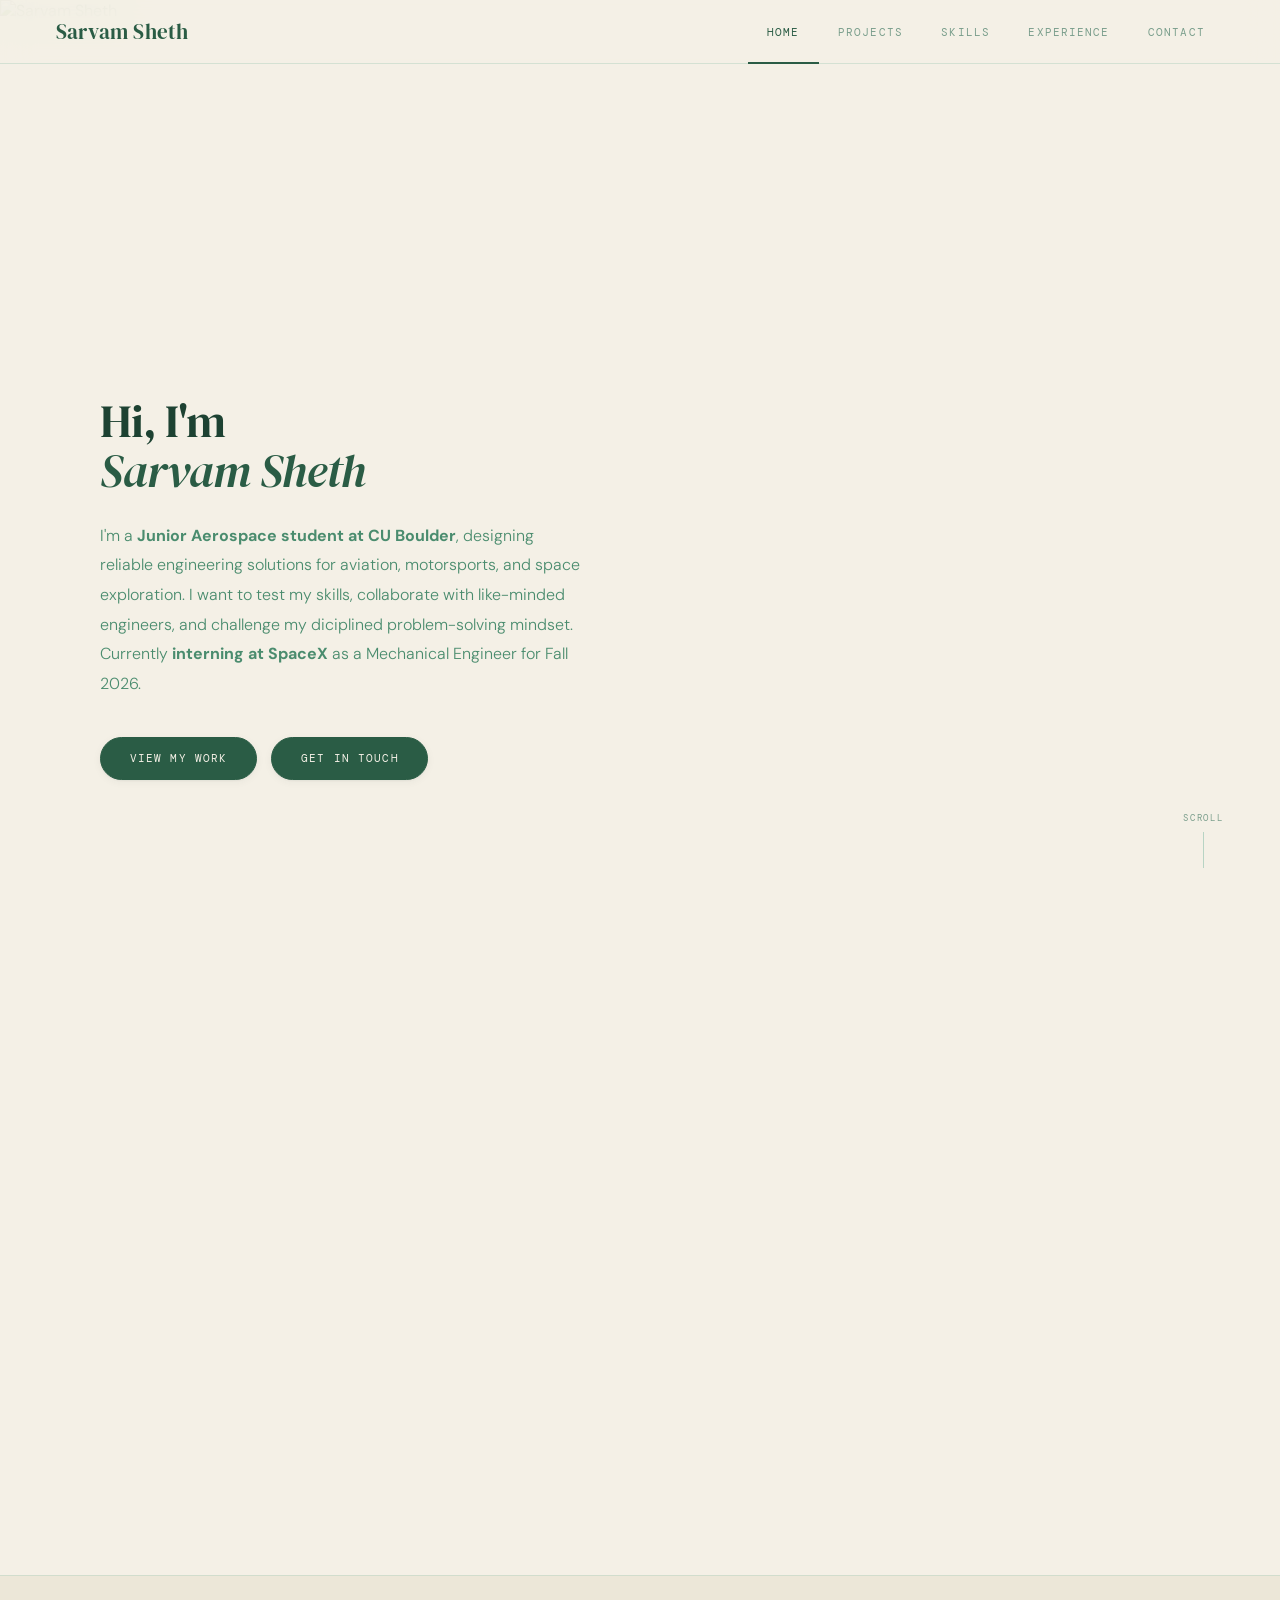
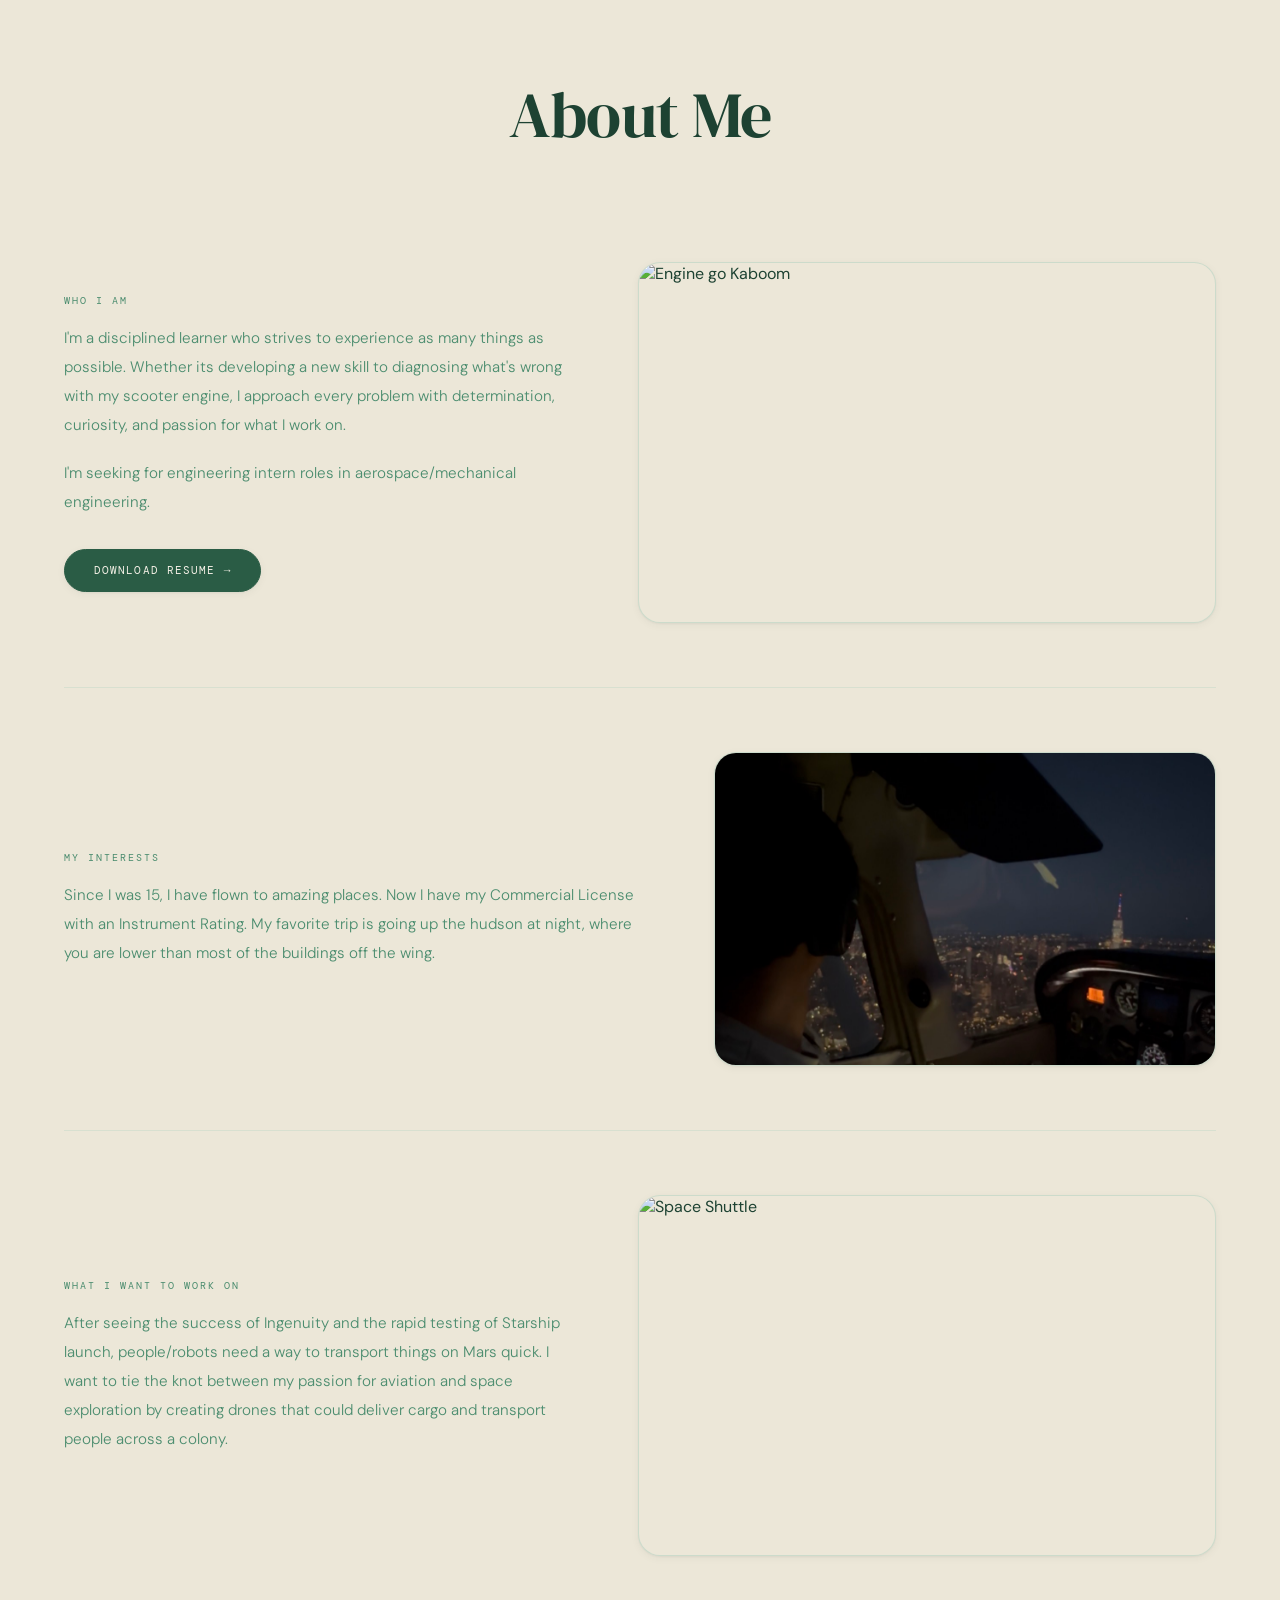
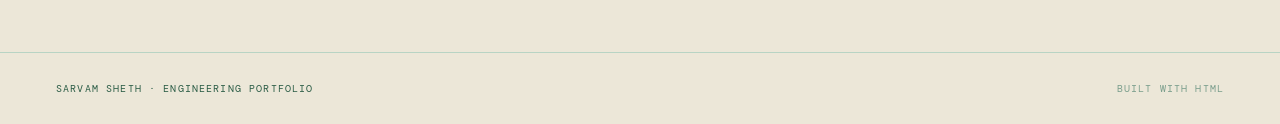
==== index.html @ b30b3328 "Add files via upload" ====
<!DOCTYPE html>
<html lang="en">
<head>
  <meta charset="UTF-8"/>
  <meta name="viewport" content="width=device-width, initial-scale=1.0"/>
  <title>Sarvam Sheth — Engineering Portfolio</title>
  <link rel="preconnect" href="https://fonts.googleapis.com">
  <link href="https://fonts.googleapis.com/css2?family=DM+Serif+Display:ital@0;1&family=DM+Mono:wght@400;500&family=DM+Sans:ital,wght@0,300;0,400;0,500;1,300&display=swap" rel="stylesheet">
  <link rel="stylesheet" href="styles.css">
</head>
<body>

<!-- NAV -->
<nav>
  <span class="nav-logo" onclick="location.href='index.html'">Sarvam Sheth</span>
  <ul class="nav-links">
    <li><button onclick="location.href='index.html'" id="nav-index" class="active">Home</button></li>
    <li><button onclick="location.href='projects.html'" id="nav-projects">Projects</button></li>
    <li><button onclick="location.href='skills.html'" id="nav-skills">Skills</button></li>
    <li><button onclick="location.href='experience.html'" id="nav-experience">Experience</button></li>
    <li><button onclick="location.href='contact.html'" id="nav-contact">Contact</button></li>
  </ul>
</nav>

<div class="page active" id="page-home">

  <!-- Wrapper is taller than viewport — gives scroll room for sticky hero -->
  <div class="hero-wrapper">
    <div class="hero-fullbg" id="hero-sticky">

      <!-- BACKGROUND IMAGE — replace placeholder with your photo -->
      <div class="hero-bg-img">
        <!--
          TO ADD YOUR PHOTO:
          Replace the entire .hero-bg-placeholder div below with:
          <img src="your-photo.jpg" alt="Sarvam Sheth">
        -->
        <img src="bikeShort.jpg" alt="Sarvam Sheth">
      </div>

      <!-- Text content — appears on scroll -->
      <div class="hero-content">
        <h1 class="hero-title">Hi, I'm<br><em>Sarvam Sheth</em></h1>
        <p class="hero-bio">
          I'm a <strong>Junior Aerospace student at CU Boulder</strong>, designing reliable engineering 
          solutions for aviation, motorsports, and space exploration.
          I want to test my skills, collaborate with like-minded engineers, 
          and challenge my diciplined problem-solving mindset.
          <br>
          Currently <strong>interning at SpaceX</strong> as a Mechanical Engineer for Fall 2026. 
        </p>
        <div class="hero-actions">
          <button class="btn btn-solid" onclick="location.href='projects.html'">View My Work</button>
          <button class="btn btn-solid" onclick="location.href='contact.html'">Get in Touch</button>
        </div>
      </div>

      <div class="hero-scroll-hint" id="hero-scroll-hint">Scroll</div>
    </div>
  </div><!-- /hero-wrapper -->

  <!-- About — centered heading + 3 alternating full-width rows -->
  <div class="home-about" id="home-about">
    <div class="page-header" style="text-align:center; border-bottom:none; padding-top:1rem;">
      <h2 class="page-title">About Me</h2>
    </div>

    <div class="about-rows">

      <div class="about-row">
        <div class="about-row-text proj-slide-left">
          <p class="about-row-label">Who I Am</p>
          <div class="about-body">
            <p>
              I'm a disciplined learner who strives to experience as many things as possible. Whether its 
              developing a new skill to diagnosing what's wrong with my scooter engine, 
              I approach every problem with determination, curiosity, and passion for what I work on.
            </p>
            <p>
              I'm seeking for engineering intern roles in aerospace/mechanical engineering.
            </p>
          </div>
          <div style="margin-top:2rem">
            <a class="btn btn-solid" href="Sarvam Sheth Resume November 2026.pdf">Download Resume →</a>
          </div>
        </div>
        <div class="about-row-img proj-slide-right">
          <div class="hero-bg-img">
            <img src="Cooked.png" alt="Engine go Kaboom">
          </div>
        </div>
      </div>

      <div class="about-row flip">
        <div class="about-row-img proj-slide-left">
          <div class="hero-bg-img">
            <img src="NYCFlight.jpg" alt="NYC Flight">
          </div>
        </div>
        <div class="about-row-text proj-slide-right">
          <p class="about-row-label">My Interests</p>
          <div class="about-body">
            <p>
              Since I was 15, I have flown to amazing places. Now I have my Commercial License
              with an Instrument Rating. My favorite trip is  going up the hudson at night,
              where you are lower than most of the buildings off the wing.
            </p>
          </div>
        </div>
      </div>

      <div class="about-row">
        <div class="about-row-text proj-slide-left">
          <p class="about-row-label">What I Want to Work On</p>
          <div class="about-body">
            <p>
              After seeing the success of Ingenuity and the rapid testing of Starship launch, 
              people/robots need a way to transport things on Mars quick. I want to tie the knot
              between my passion for aviation and space exploration by creating drones that could deliver
              cargo and transport people across a colony.
            </p>
            <p>
            
            </p>
          </div>
        </div>
        <div class="about-row-img proj-slide-right">
          <div class="hero-bg-img">
            <img src="Shuttle.png" alt="Space Shuttle">
          </div>
        </div>
      </div>

    </div>
  </div>

</div><!-- /home -->

<!-- ══════════════════════════════════════════
     PROJECTS
══════════════════════════════════════════ -->


<footer>
  <span>Sarvam Sheth &middot; Engineering Portfolio</span>
  <span>Built with HTML</span>
</footer>

<script src="main.js"></script>
</body>
</html>
---- styles.css ----
*, *::before, *::after { box-sizing: border-box; margin: 0; padding: 0; }

    :root {
      --cream:    #f4f0e6;
      --cream2:   #ece7d8;
      --cream3:   #e2dccb;
      --green:    #2a5c45;
      --green2:   #1d4232;
      --green-lt: #4a8c6e;
      --green-gl: rgba(42,92,69,0.07);
      --ink:      #2a5c45;
      --ink2:     #1d4232;
      --muted:    #7a9e8c;
      --border:   #b8d4c4;
      --serif:    'DM Serif Display', serif;
      --mono:     'DM Mono', monospace;
      --sans:     'DM Sans', sans-serif;
      --r-lg: 22px;
      --r-md: 16px;
      --r-sm: 10px;
      --r-pill: 999px;
      --shadow-sm: 0 1px 2px rgba(29,66,50,.05), 0 2px 8px rgba(29,66,50,.05);
      --shadow-md: 0 4px 14px rgba(29,66,50,.08), 0 1px 3px rgba(29,66,50,.06);
      --shadow-lg: 0 14px 34px rgba(29,66,50,.12), 0 2px 8px rgba(29,66,50,.06);
    }

    html { scroll-behavior: smooth; }
    body {
      background: var(--cream);
      color: var(--ink);
      font-family: var(--sans);
      overflow-x: hidden;
      min-height: 100vh;
    }

    /* ─── NAV ─── */
    nav {
      position: fixed; top: 0; width: 100%; z-index: 200;
      display: flex; justify-content: space-between; align-items: center;
      padding: 0 3.5rem;
      height: 64px;
      background: rgba(244,240,230,0.93);
      backdrop-filter: blur(16px);
      border-bottom: 1px solid rgba(184,212,196,.55);
    }
    .nav-logo {
      font-family: var(--serif);
      font-size: 1.3rem;
      color: var(--green);
      cursor: pointer;
      letter-spacing: .01em;
      user-select: none;
    }
    .nav-links { display: flex; gap: 0; list-style: none; }
    .nav-links li button {
      display: block;
      padding: 0 1.2rem;
      height: 64px;
      line-height: 64px;
      font-family: var(--mono);
      font-size: .7rem;
      letter-spacing: .1em;
      text-transform: uppercase;
      color: var(--muted);
      background: none;
      border: none;
      border-bottom: 2.5px solid transparent;
      cursor: pointer;
      transition: color .2s, background .2s, border-color .2s;
      white-space: nowrap;
    }
    .nav-links li button:hover { color: var(--green); background: var(--green-gl); border-radius: var(--r-sm) var(--r-sm) 0 0; }
    .nav-links li button.active { color: var(--green); border-bottom-color: var(--green); }

    /* ─── PAGE SYSTEM ─── */
    .page { display: none; padding-top: 64px; min-height: 100vh; }
    .page.active { display: block; }

    /* ─── SHARED ─── */
    .section-eyebrow {
      font-family: var(--mono);
      font-size: .65rem;
      letter-spacing: .22em;
      text-transform: uppercase;
      color: var(--green-lt);
      margin-bottom: .9rem;
    }
    h2.page-title {
      font-family: var(--serif);
      font-size: clamp(2.4rem, 5vw, 4rem);
      font-weight: 400;
      line-height: 1.1;
      color: var(--ink);
      letter-spacing: -.01em;
    }
    h2.page-title em { color: var(--green); font-style: italic; }
    .page-header {
      padding: 5rem 3.5rem 3rem;
      max-width: 1080px;
      margin: 0 auto;
      border-bottom: 1px solid rgba(184,212,196,.5);
    }

    /* ─── BUTTONS ─── */
    .btn {
      display: inline-flex; align-items: center; gap: .55rem;
      padding: .85rem 1.8rem;
      font-family: var(--mono);
      font-size: .7rem;
      letter-spacing: .1em;
      text-transform: uppercase;
      text-decoration: none;
      cursor: pointer;
      border: none;
      transition: all .18s;
    }
    .btn { border-radius: var(--r-pill); }
    .btn-solid { background: var(--green); color: var(--cream); border: 1px solid var(--green); box-shadow: var(--shadow-sm); }
    .btn-solid:hover { background: var(--green2); border-color: var(--green2); transform: translateY(-2px); box-shadow: var(--shadow-md); }
    .btn-outline { background: transparent; color: var(--green); border: 1.5px solid var(--border); }
    .btn-outline:hover { background: var(--green); color: var(--cream); border-color: var(--green); transform: translateY(-2px); box-shadow: var(--shadow-md); }
    .btn-ghost { background: rgba(42,92,69,.06); color: var(--green); border: 1.5px solid rgba(42,92,69,.16); }
    .btn-ghost:hover { background: rgba(42,92,69,.12); border-color: rgba(42,92,69,.3); transform: translateY(-2px); }

    /* ═══════════════ HOME ═══════════════ */
    #page-home { padding-top: 0; }

    /* Tall wrapper gives scroll room while hero is sticky */
    .hero-wrapper {
      height: 175vh;
      position: relative;
    }

    /* Sticks to top while user scrolls through the wrapper */
    .hero-fullbg {
      position: sticky;
      top: 0;
      height: 100vh;
      overflow: hidden;
      display: flex;
      align-items: flex-end;
    }

    /* BG image — reveals on page load */
    .hero-bg-img {
      position: absolute; inset: 0;
      opacity: 0;
      animation: imgReveal 1.4s 0s cubic-bezier(.25,.46,.45,.94) forwards;
    }
    .hero-bg-img img {
      width: 100%; height: 100%;
      object-fit: cover; object-position: center top;
      display: block;
    }
    .hero-bg-placeholder {
      width: 100%; height: 100%;
      display: flex; flex-direction: column;
      align-items: center; justify-content: center; gap: 1rem;
      background: var(--cream2); color: var(--muted);
    }
    .hero-bg-placeholder svg { width: 80px; height: 80px; opacity: .25; }
    .hero-bg-placeholder span { font-family: var(--mono); font-size: .65rem; letter-spacing: .2em; text-transform: uppercase; }
    .hero-bg-placeholder small { font-family: var(--sans); font-size: .8rem; color: var(--border); }

    /* Removed: previously a full-viewport radial-gradient fade sat behind the
       box and bled blur upward across the photo. The box below now provides
       all the contrast on its own, cleanly contained. */

    /* Text content — scroll-driven, sits on its own solid card
       so it stays readable without washing out the rest of the photo */
    .hero-content {
      position: relative; z-index: 2;
      margin: 0 3.5rem 5rem;
      max-width: 660px;
      padding: 2.5rem 2.75rem;
      border-radius: 28px;
      background: rgba(244,240,230,0);
      box-shadow: none;
      transition: background .8s ease, box-shadow .8s ease;
    }
    .hero-fullbg.text-visible .hero-content {
      background: rgba(244,240,230,0.94);
      box-shadow: 0 24px 64px rgba(29,66,50,.16);
    }
    .hero-eyebrow {
      font-family: var(--mono);
      font-size: .7rem; letter-spacing: .22em; text-transform: uppercase;
      color: var(--green-lt); margin-bottom: 1.2rem;
      opacity: 0; transform: translateY(32px);
      transition: opacity .6s ease, transform .6s ease;
      transition-delay: 0s;
    }
    h1.hero-title {
      font-family: var(--serif);
      font-size: clamp(2.3rem, 3.6vw, 3.6rem);
      font-weight: 400; line-height: 1.08; letter-spacing: -.02em;
      color: var(--green2);
      white-space: nowrap;
      opacity: 0; transform: translateY(32px);
      transition: opacity .65s ease, transform .65s ease;
      transition-delay: 0.1s;
    }
    h1.hero-title em { color: var(--green); font-style: italic; }
    .hero-bio {
      margin-top: 1.6rem;
      font-size: 1rem; font-weight: 300; line-height: 1.85;
      color: var(--green-lt); max-width: 480px;
      opacity: 0; transform: translateY(32px);
      transition: opacity .65s ease, transform .65s ease;
      transition-delay: 0.22s;
    }
    .hero-actions {
      display: flex; gap: .9rem; margin-top: 2.4rem; flex-wrap: wrap;
      opacity: 0; transform: translateY(28px);
      transition: opacity .6s ease, transform .6s ease;
      transition-delay: 0.34s;
    }

    /* Text-visible state — triggered by JS on scroll */
    .hero-fullbg.text-visible .hero-eyebrow,
    .hero-fullbg.text-visible h1.hero-title,
    .hero-fullbg.text-visible .hero-bio,
    .hero-fullbg.text-visible .hero-actions {
      opacity: 1; transform: translateY(0);
    }

    /* Scroll hint — visible after image loads, fades when text appears */
    .hero-scroll-hint {
      position: absolute; bottom: 2rem; right: 3.5rem;
      font-family: var(--mono); font-size: .58rem; letter-spacing: .2em; text-transform: uppercase;
      color: var(--muted);
      display: flex; flex-direction: column; align-items: center; gap: .5rem;
      opacity: 0;
      transition: opacity .5s ease;
    }
    .hero-scroll-hint.hint-show { opacity: 1; }
    .hero-fullbg.text-visible .hero-scroll-hint { opacity: 0; pointer-events: none; }
    .hero-scroll-hint::after { content: ''; width: 1px; height: 36px; background: var(--border); }

    /* Home — about section: centered heading, full-width edge to edge */
    .home-about {
      background: var(--cream2);
      color: var(--green2);
      padding: 5.5rem 0 2rem;
      border-top: 1px solid rgba(184,212,196,.5);
    }
    .home-about .page-header { max-width: 800px; padding: 0 3.5rem 3rem; }
    .home-about .section-eyebrow { color: var(--green-lt); }
    .home-about .page-title { color: var(--green2); }
    .home-about .page-title em { color: var(--green); }
    .about-body {
      font-size: .95rem;
      font-weight: 300;
      color: var(--green-lt);
      line-height: 1.9;
    }
    .about-body p + p { margin-top: 1.2rem; }

    /* Full-width alternating rows — no card/border, mirrors the Projects
       zig-zag layout but wider and without the boxed styling */
    .about-rows { max-width: 1680px; margin: 0 auto; padding: 0 4rem; }
    .about-row {
      display: grid;
      grid-template-columns: 1fr 1.15fr;
      gap: 4.5rem;
      align-items: center;
      padding: 4rem 0;
      border-bottom: 1px solid rgba(184,212,196,.4);
    }
    .about-row:last-child { border-bottom: none; }
    .about-row.flip { direction: rtl; }
    .about-row.flip > * { direction: ltr; }
    .about-row-label {
      font-family: var(--mono); font-size: .62rem; letter-spacing: .2em;
      text-transform: uppercase; color: var(--green-lt); margin-bottom: 1.1rem;
    }
    .about-row-img {
      background: var(--cream2);
      border: 1px solid rgba(184,212,196,.6);
      border-radius: var(--r-lg);
      box-shadow: var(--shadow-sm);
      aspect-ratio: 16/10;
      overflow: hidden;
      position: relative;
      display: flex; align-items: center; justify-content: center;
      transition: box-shadow .25s, transform .25s;
    }
    .about-row:hover .about-row-img { box-shadow: var(--shadow-md); transform: translateY(-3px); }
    .about-row-img img { width: 100%; height: 100%; object-fit: cover; position: absolute; inset: 0; }


    /* ── Project slide-in from sides ── */
    .proj-slide-left {
      opacity: 0; transform: translateX(-80px);
      transition: opacity .8s cubic-bezier(.16,1,.3,1), transform .8s cubic-bezier(.16,1,.3,1);
    }
    .proj-slide-right {
      opacity: 0; transform: translateX(80px);
      transition: opacity .8s cubic-bezier(.16,1,.3,1), transform .8s cubic-bezier(.16,1,.3,1);
      transition-delay: 0.1s;
    }
    .proj-slide-left.slide-in  { opacity: 1; transform: translateX(0); }
    .proj-slide-right.slide-in { opacity: 1; transform: translateX(0); }

    /* ── Skill box pop-in ── */
    .skill-box {
      border: 1px solid rgba(184,212,196,.7);
      border-radius: var(--r-md);
      box-shadow: var(--shadow-sm);
      padding: 1.6rem 1.5rem 1.4rem;
      background: var(--cream);
      position: relative;
      transition: transform .2s, box-shadow .2s, background .2s,
                  opacity .5s ease, scale .5s cubic-bezier(.16,1,.3,1);
      opacity: 0;
      scale: 0.88;
    }
    .skill-box.pop-in { opacity: 1; scale: 1; }
    .skill-box:hover { transform: translateY(-4px); box-shadow: var(--shadow-lg); background: var(--cream2); }

    /* ═══════════════ PROJECTS ═══════════════ */
    .projects-list {
      max-width: 1080px;
      margin: 0 auto;
      padding: 0 3.5rem 6rem;
    }
    .project-item {
      display: grid;
      grid-template-columns: 1fr 1fr;
      gap: 2.5rem;
      padding: 2.75rem 0;
      align-items: stretch;
    }
    .project-item + .project-item { border-top: 1px solid rgba(184,212,196,.4); }
    .project-item.flip { direction: rtl; }
    .project-item.flip > * { direction: ltr; }
    .proj-img-wrap {
      background: var(--cream2);
      border: 1px solid rgba(184,212,196,.6);
      border-radius: var(--r-lg);
      box-shadow: var(--shadow-sm);
      aspect-ratio: 4/3;
      overflow: hidden;
      position: relative;
      display: flex; align-items: center; justify-content: center;
      transition: box-shadow .25s, transform .25s;
    }
    .project-item:hover .proj-img-wrap { box-shadow: var(--shadow-md); transform: translateY(-3px); }
    .proj-img-wrap img { width: 100%; height: 100%; object-fit: cover; position: absolute; inset: 0; }
    .proj-img-placeholder { display: flex; flex-direction: column; align-items: center; gap: .7rem; color: var(--muted); }
    .proj-img-placeholder svg { width: 40px; height: 40px; opacity: .3; }
    .proj-img-placeholder span { font-family: var(--mono); font-size: .58rem; letter-spacing: .1em; text-transform: uppercase; }
    .proj-img-placeholder small { font-family: var(--sans); font-size: .73rem; color: var(--border); max-width: 130px; text-align: center; line-height: 1.5; }
    .proj-content {
      padding: 1.25rem .5rem;
      display: flex; flex-direction: column; justify-content: center;
    }
    .proj-num { font-family: var(--mono); font-size: .6rem; letter-spacing: .18em; text-transform: uppercase; color: var(--green-lt); margin-bottom: .9rem; }
    .proj-title { font-family: var(--serif); font-size: 1.85rem; font-weight: 400; line-height: 1.15; margin-bottom: 1rem; color: var(--green2); }
    .proj-desc { font-size: .87rem; font-weight: 300; color: var(--green-lt); line-height: 1.85; margin-bottom: 1.5rem; }
    .proj-tags { display: flex; flex-wrap: wrap; gap: .45rem; margin-bottom: 1.8rem; }
    .tag {
      font-family: var(--mono); font-size: .58rem; letter-spacing: .1em; text-transform: uppercase;
      padding: .32rem .8rem; border-radius: var(--r-pill); background: rgba(42,92,69,.06);
      border: 1px solid rgba(184,212,196,.7); color: var(--green-lt);
    }
    .proj-link {
      font-family: var(--mono); font-size: .67rem; letter-spacing: .12em; text-transform: uppercase;
      color: var(--green); text-decoration: none; background: none; border: none; padding: 0;
      display: inline-flex; align-items: center; gap: .5rem;
      border-bottom: 1.5px solid var(--green); padding-bottom: .15rem; width: fit-content;
      transition: gap .2s, color .2s; cursor: pointer;
    }
    .proj-link:hover { gap: .9rem; color: var(--green2); }

    /* ═══════════════ SKILLS ═══════════════ */
    .skills-body { max-width: 1080px; margin: 0 auto; padding: 3.5rem 3.5rem 6rem; }
    .skills-category { margin-bottom: 4.5rem; }
    .skills-cat-title {
      font-family: var(--mono); font-size: .65rem; letter-spacing: .2em; text-transform: uppercase;
      color: var(--green); padding-bottom: 1rem;
      border-bottom: 1px solid rgba(42,92,69,.3); margin-bottom: 1.8rem;
      display: flex; align-items: center; gap: .7rem;
    }
    .skills-cat-title::before { content: ''; width: 8px; height: 8px; background: var(--green); border-radius: 50%; flex-shrink: 0; }
    .skills-boxes {
      display: grid;
      grid-template-columns: repeat(3, 1fr);
      gap: 1rem;
    }

    .skill-box-tag {
      position: absolute; top: .8rem; right: .9rem;
      font-family: var(--mono); font-size: .52rem; letter-spacing: .1em; text-transform: uppercase;
      color: var(--border);
    }
    .skill-box-name { font-family: var(--serif); font-size: 1.2rem; font-weight: 400; margin-bottom: .45rem; color: var(--green2); }
    .skill-box-level { font-family: var(--mono); font-size: .57rem; letter-spacing: .14em; text-transform: uppercase; color: var(--green-lt); margin-bottom: .75rem; }
    .skill-box-desc { font-size: .79rem; font-weight: 300; color: var(--green-lt); line-height: 1.72; }

    /* ═══════════════ EXPERIENCE ═══════════════ */
    .experience-body { max-width: 1180px; margin: 0 auto; padding: 3.5rem 3.5rem 6rem; }
    .timeline { position: relative; padding-left: 2.5rem; }
    .timeline::before { content: ''; position: absolute; left: 0; top: 0; bottom: 0; width: 1.5px; background: var(--border); }
    .timeline-item {
      position: relative; padding-bottom: 4rem;
      display: grid; grid-template-columns: 1fr 320px;
      gap: 3rem; align-items: start;
    }
    .timeline-item::before {
      content: ''; position: absolute; left: -2.5rem; top: .55rem;
      width: 9px; height: 9px; background: var(--green); border-radius: 50%;
      border: 2.5px solid var(--cream); box-shadow: 0 0 0 1.5px var(--green);
    }
    .tl-text { min-width: 0; }
    .tl-date { font-family: var(--mono); font-size: .62rem; letter-spacing: .18em; text-transform: uppercase; color: var(--green-lt); margin-bottom: .5rem; }
    .tl-role { font-family: var(--serif); font-size: 1.7rem; font-weight: 400; line-height: 1.2; color: var(--green2); }
    .tl-company { font-family: var(--mono); font-size: .73rem; color: var(--muted); letter-spacing: .06em; margin: .45rem 0 1rem; }
    .tl-desc { font-size: .87rem; font-weight: 300; color: var(--green-lt); line-height: 1.9; }
    .tl-images {
      display: grid;
      grid-template-columns: 1fr 1fr;
      gap: .5rem;
      align-content: start;
    }
    .tl-img-item {
      aspect-ratio: 1/1; background: var(--cream2);
      border: 1px solid rgba(184,212,196,.6); border-radius: var(--r-sm); overflow: hidden;
      box-shadow: var(--shadow-sm);
      display: flex; align-items: center; justify-content: center;
    }
    .tl-img-item img { width: 100%; height: 100%; object-fit: cover; display: block; }
    .tl-img-ph { display: flex; flex-direction: column; align-items: center; gap: .4rem; color: var(--muted); }
    .tl-img-ph svg { width: 22px; height: 22px; opacity: .28; }
    .tl-img-ph span { font-family: var(--mono); font-size: .5rem; letter-spacing: .1em; text-transform: uppercase; }
    .tl-img-cap { font-family: var(--mono); font-size: .5rem; letter-spacing: .1em; text-transform: uppercase; color: var(--muted); margin-top: .25rem; }
    @media (max-width: 860px) {
      .timeline-item { grid-template-columns: 1fr; }
      .tl-images { grid-template-columns: repeat(3, 1fr); }
    }

    /* ═══════════════ CONTACT ═══════════════ */
    .contact-body {
      max-width: 1080px; margin: 0 auto;
      padding: 4rem 3.5rem 6rem;
      display: grid; grid-template-columns: 1.1fr 1fr; gap: 6rem; align-items: start;
    }
    .contact-intro { font-size: .97rem; font-weight: 300; color: var(--green-lt); line-height: 1.9; margin-bottom: 2.8rem; }
    .contact-channels { display: flex; flex-direction: column; gap: .9rem; }
    .contact-channel {
      display: flex; align-items: center; gap: 1.4rem;
      padding: 1.35rem 1.5rem;
      border: 1px solid rgba(184,212,196,.7);
      border-radius: var(--r-md);
      box-shadow: var(--shadow-sm);
      text-decoration: none; color: var(--green2); background: var(--cream);
      transition: border-color .2s, transform .2s, box-shadow .2s;
    }
    .contact-channel:hover { border-color: var(--green); transform: translateY(-3px); box-shadow: var(--shadow-lg); }
    .ch-icon {
      width: 40px; height: 40px; border: 1.5px solid var(--green); border-radius: 50%;
      display: flex; align-items: center; justify-content: center; color: var(--green); flex-shrink: 0;
    }
    .ch-icon svg { width: 17px; height: 17px; }
    .ch-meta { flex: 1; }
    .ch-type { font-family: var(--mono); font-size: .58rem; letter-spacing: .18em; text-transform: uppercase; color: var(--muted); margin-bottom: .22rem; }
    .ch-val { font-size: .9rem; font-weight: 400; }
    .ch-arr { font-size: 1.1rem; color: var(--border); transition: color .2s; }
    .contact-channel:hover .ch-arr { color: var(--green); }

    .avail-card {
      padding: 2.2rem; border: 1px solid rgba(42,92,69,.25);
      border-radius: var(--r-lg);
      box-shadow: var(--shadow-md);
      background: var(--cream2); color: var(--green2);
    }
    .avail-status { font-family: var(--mono); font-size: .62rem; letter-spacing: .2em; text-transform: uppercase; color: var(--muted); margin-bottom: 1rem; display: flex; align-items: center; gap: .6rem; }
    .avail-dot { width: 9px; height: 9px; background: var(--green); border-radius: 50%; box-shadow: 0 0 0 3px rgba(42,92,69,.2); flex-shrink: 0; }
    .avail-title { font-family: var(--serif); font-size: 1.5rem; line-height: 1.28; color: var(--green2); margin-bottom: 1.1rem; }
    .avail-detail { font-size: .82rem; font-weight: 300; color: var(--green-lt); line-height: 1.8; }

    /* ─── FOOTER ─── */
    footer {
      background: var(--cream2); color: var(--muted);
      border-top: 1.5px solid var(--border);
      padding: 1.8rem 3.5rem;
      display: flex; justify-content: space-between; align-items: center;
      font-family: var(--mono); font-size: .6rem; letter-spacing: .12em; text-transform: uppercase;
    }
    footer span:first-child { color: var(--green); }

    /* ─── ANIMATIONS ─── */
    @keyframes fadeUp {
      from { opacity: 0; transform: translateY(20px); }
      to   { opacity: 1; transform: translateY(0); }
    }
    @keyframes fadeIn {
      from { opacity: 0; }
      to   { opacity: 1; }
    }
    @keyframes imgReveal {
      0%   { opacity: 0; transform: scale(1.04); }
      100% { opacity: 1; transform: scale(1); }
    }

    /* Page-header entrance animation (triggered via .page-entering class) */
    .page-entering .page-header .section-eyebrow {
      opacity: 0;
      animation: fadeUp .5s .05s ease forwards;
    }
    .page-entering .page-header .page-title {
      opacity: 0;
      animation: fadeUp .6s .2s ease forwards;
    }

    .reveal { opacity: 0; transform: translateY(24px); transition: opacity .65s ease, transform .65s ease; }
    .reveal.visible { opacity: 1; transform: none; }

    /* ─── RESPONSIVE ─── */
    /* ── Tablet (≤860px) ── */
    @media (max-width: 860px) {
      nav { padding: 0 1.5rem; }
      .nav-links li button { padding: 0 .75rem; font-size: .63rem; }
      #page-home .hero { grid-template-columns: 1fr; padding: 3.5rem 1.5rem; gap: 2.5rem; }
      .hero-photo-wrap { max-width: 260px; }
      .home-about { padding: 4rem 0; }
      .home-about .page-header { padding-left: 1.5rem; padding-right: 1.5rem; }
      .about-rows { padding: 0 1.5rem; }
      .about-row { grid-template-columns: 1fr; gap: 2rem; padding: 3rem 0; }
      .about-row.flip { direction: ltr; }
      .page-header, .projects-list, .skills-body, .experience-body, .contact-body { padding-left: 1.5rem; padding-right: 1.5rem; }
      .project-item { grid-template-columns: 1fr; }
      .project-item.flip { direction: ltr; }
      .proj-content { border-left: 1.5px solid var(--border) !important; border-right: none !important; border-top: none; }
      .skills-boxes { grid-template-columns: 1fr 1fr; }
      .contact-body { grid-template-columns: 1fr; gap: 3rem; }
      footer { flex-direction: column; gap: .6rem; text-align: center; }
      .timeline-item { grid-template-columns: 1fr; }
      .tl-images { grid-template-columns: repeat(3, 1fr); position: static; }
    }

    /* ── Phone (≤520px) ── */
    @media (max-width: 520px) {
      /* Nav */
      nav { padding: 0 1rem; height: 52px; }
      .nav-logo { font-size: .85rem; }
      .nav-links { gap: 0; }
      .nav-links li button { padding: 0 .5rem; font-size: .55rem; letter-spacing: .08em; }

      /* Hero */
      .hero-content { margin: 0 1.2rem 3rem; padding: 1.6rem 1.5rem; border-radius: 20px; max-width: none; }
      h1.hero-title { font-size: 1.9rem; white-space: normal; }
      .hero-bio { font-size: .88rem; }
      .hero-actions { flex-direction: column; gap: .6rem; }
      .hero-actions .btn { text-align: center; justify-content: center; }
      .hero-scroll-hint { right: 1.2rem; }

      /* Home about */
      .home-about { padding: 3rem 1.2rem; }
      .page-title { font-size: 1.9rem; }

      /* Page headers */
      .page-header { padding-left: 1.2rem; padding-right: 1.2rem; }
      .page-header .page-title { font-size: 2rem; }

      /* Projects */
      .projects-list { padding-left: 1.2rem; padding-right: 1.2rem; padding-bottom: 3rem; }
      .proj-title { font-size: 1.4rem; }
      .proj-content { padding: 1.5rem 1.2rem; }

      /* Skills */
      .skills-body { padding: 2rem 1.2rem 4rem; }
      .skills-boxes { grid-template-columns: 1fr; }

      /* Experience */
      .experience-body { padding: 2rem 1.2rem 4rem; }
      .timeline { padding-left: 1.8rem; }
      .tl-role { font-size: 1.3rem; }
      .tl-images { grid-template-columns: 1fr 1fr; }

      /* Contact */
      .contact-body { padding: 2rem 1.2rem 4rem; }
      .contact-channel { padding: 1rem 1.1rem; gap: 1rem; }

      /* Footer */
      footer { padding: 1.4rem 1.2rem; flex-direction: column; gap: .5rem; text-align: center; }

      /* Buttons */
      .btn { font-size: .67rem; padding: .75rem 1.4rem; }

      /* Project modals */
      .pmod-header { padding: 0 1.2rem; }
      .pmod-body { padding: 1.8rem 1.2rem 4rem; }
      .pmod-title { font-size: 1.6rem; }
      .pmod-meta { grid-template-columns: 1fr; }
      .pmod-meta-item { border-right: none; border-bottom: 1.5px solid var(--border); }
      .pmod-meta-item:last-child { border-bottom: none; }
      .pmod-img-grid { grid-template-columns: 1fr; }
    }

    /* ═══════════════ PROJECT DETAIL MODAL ═══════════════ */
    .proj-modal-backdrop {
      position: fixed; inset: 0; z-index: 500;
      background: rgba(29,66,50,0.18);
      opacity: 0; pointer-events: none;
      transition: opacity .35s ease;
    }
    .proj-modal-backdrop.open { opacity: 1; pointer-events: all; }

    .proj-modal {
      position: fixed; top: 0; right: 0; bottom: 0; z-index: 600;
      width: min(840px, 100vw);
      background: var(--cream);
      overflow-y: auto;
      transform: translateX(100%);
      transition: transform .42s cubic-bezier(.16,1,.3,1);
      box-shadow: -8px 0 40px rgba(29,66,50,0.12);
    }
    .proj-modal.open { transform: translateX(0); }

    .pmod-header {
      position: sticky; top: 0; z-index: 10;
      background: rgba(244,240,230,0.96);
      backdrop-filter: blur(12px);
      border-bottom: 1px solid rgba(184,212,196,.55);
      padding: 0 2.5rem; height: 60px;
      display: flex; align-items: center; justify-content: space-between;
    }
    .pmod-back {
      display: flex; align-items: center; gap: .55rem;
      font-family: var(--mono); font-size: .67rem; letter-spacing: .12em; text-transform: uppercase;
      color: var(--green); background: none; border: none; cursor: pointer;
      transition: gap .2s;
    }
    .pmod-back:hover { gap: .9rem; }
    .pmod-back svg { width: 14px; height: 14px; flex-shrink: 0; }
    .pmod-num { font-family: var(--mono); font-size: .6rem; letter-spacing: .18em; text-transform: uppercase; color: var(--muted); }

    .pmod-hero-img {
      width: 100%; aspect-ratio: 16/7;
      background: var(--cream2);
      border-bottom: 1.5px solid var(--border);
      overflow: hidden; position: relative;
      display: flex; align-items: center; justify-content: center;
    }
    .pmod-hero-img img { width: 100%; height: 100%; object-fit: cover; display: block; }
    .pmod-img-ph { display: flex; flex-direction: column; align-items: center; gap: .7rem; color: var(--muted); text-align: center; }
    .pmod-img-ph svg { width: 38px; height: 38px; opacity: .28; }
    .pmod-img-ph span { font-family: var(--mono); font-size: .58rem; letter-spacing: .12em; text-transform: uppercase; }
    .pmod-img-ph small { font-family: var(--sans); font-size: .72rem; color: var(--border); }

    .pmod-body { padding: 3rem 2.5rem 5rem; }
    .pmod-title {
      font-family: var(--serif);
      font-size: clamp(1.9rem, 4vw, 2.8rem);
      font-weight: 400; line-height: 1.1; letter-spacing: -.01em;
      color: var(--green2); margin-bottom: 1rem;
    }
    .pmod-tags { display: flex; flex-wrap: wrap; gap: .4rem; margin-bottom: 2.2rem; }

    .pmod-meta {
      display: grid; grid-template-columns: repeat(3, 1fr);
      border: 1px solid rgba(184,212,196,.7); border-radius: var(--r-md);
      box-shadow: var(--shadow-sm);
      overflow: hidden; margin-bottom: 3rem;
    }
    .pmod-meta-item { padding: 1.1rem 1.2rem; border-right: 1px solid rgba(184,212,196,.6); }
    .pmod-meta-item:last-child { border-right: none; }
    .pmod-meta-label { font-family: var(--mono); font-size: .55rem; letter-spacing: .18em; text-transform: uppercase; color: var(--muted); margin-bottom: .35rem; }
    .pmod-meta-val { font-size: .88rem; font-weight: 500; color: var(--green2); }

    .pmod-section { margin-bottom: 3rem; }
    .pmod-section-title {
      font-family: var(--mono); font-size: .62rem; letter-spacing: .2em; text-transform: uppercase;
      color: var(--green); border-bottom: 1px solid rgba(184,212,196,.6);
      padding-bottom: .8rem; margin-bottom: 1.4rem;
    }
    .pmod-text { font-size: .92rem; font-weight: 300; color: var(--green-lt); line-height: 1.9; }
    .pmod-text p + p { margin-top: 1.1rem; }

    .pmod-img-grid { display: grid; grid-template-columns: 1fr 1fr; gap: 1rem; margin: 2rem 0; }
    .pmod-img-grid.single { grid-template-columns: 1fr; }
    .pmod-inline-img {
      aspect-ratio: 4/3;
      background: var(--cream2); border: 1px solid rgba(184,212,196,.6); border-radius: var(--r-md);
      box-shadow: var(--shadow-sm);
      overflow: hidden; position: relative;
      display: flex; align-items: center; justify-content: center;
    }
    .pmod-inline-img img { width: 100%; height: 100%; object-fit: cover; display: block; }
    .pmod-img-cap { font-family: var(--mono); font-size: .57rem; letter-spacing: .1em; text-transform: uppercase; color: var(--muted); margin-top: .45rem; }

    .pmod-bullets { list-style: none; display: flex; flex-direction: column; gap: .75rem; }
    .pmod-bullets li {
      display: flex; gap: .8rem; align-items: flex-start;
      font-size: .9rem; font-weight: 300; color: var(--green-lt); line-height: 1.75;
    }
    .pmod-bullets li::before { content: "→"; color: var(--green); font-family: var(--mono); font-size: .78rem; flex-shrink: 0; margin-top: .1rem; }

    .pmod-link-row { display: flex; gap: 1rem; margin-top: 2.5rem; flex-wrap: wrap; }

    @media (max-width: 600px) {
      .pmod-body { padding: 2rem 1.5rem 4rem; }
      .pmod-header { padding: 0 1.5rem; }
      .pmod-meta { grid-template-columns: 1fr; }
      .pmod-meta-item { border-right: none; border-bottom: 1.5px solid var(--border); }
      .pmod-meta-item:last-child { border-bottom: none; }
      .pmod-img-grid { grid-template-columns: 1fr; }
    }
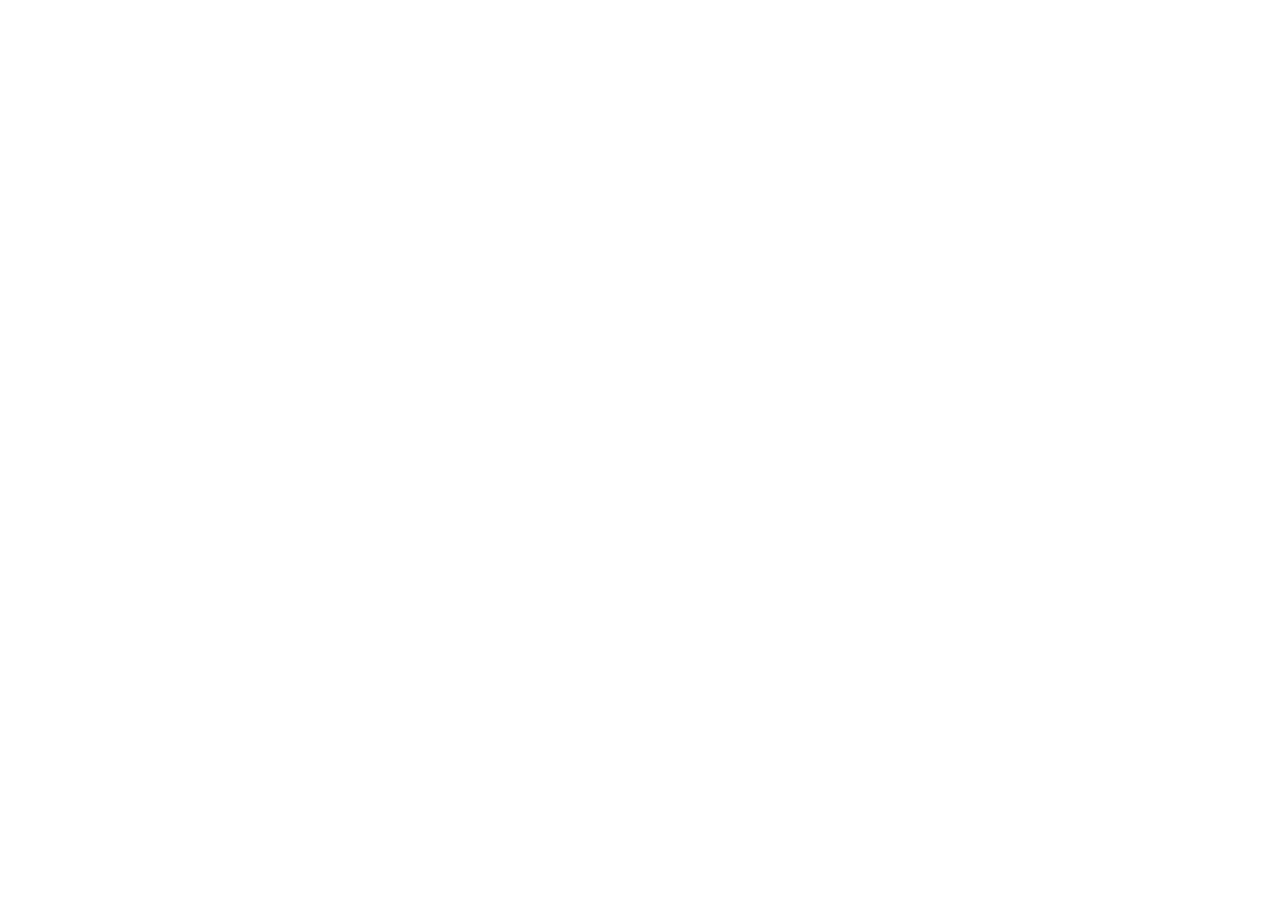
==== commit 5e74963e: "Add files via upload" ====
--- a/index.html
+++ b/index.html
@@ -1,151 +1,25 @@
 <!DOCTYPE html>
 <html lang="en">
 <head>
-  <meta charset="UTF-8"/>
-  <meta name="viewport" content="width=device-width, initial-scale=1.0"/>
-  <title>Sarvam Sheth — Engineering Portfolio</title>
-  <link rel="preconnect" href="https://fonts.googleapis.com">
-  <link href="https://fonts.googleapis.com/css2?family=DM+Serif+Display:ital@0;1&family=DM+Mono:wght@400;500&family=DM+Sans:ital,wght@0,300;0,400;0,500;1,300&display=swap" rel="stylesheet">
-  <link rel="stylesheet" href="styles.css">
+    <meta charset="UTF-8">
+    <meta http-equiv="refresh"
+          content="0; url=https://www.sarvamsheth.com/">
+
+    <link rel="canonical"
+          href="https://www.sarvamsheth.com/">
+
+    <script>
+        window.location.replace("https://www.sarvamsheth.com/");
+    </script>
+
+    <title>Redirecting...</title>
 </head>
 <body>
-
-<!-- NAV -->
-<nav>
-  <span class="nav-logo" onclick="location.href='index.html'">Sarvam Sheth</span>
-  <ul class="nav-links">
-    <li><button onclick="location.href='index.html'" id="nav-index" class="active">Home</button></li>
-    <li><button onclick="location.href='projects.html'" id="nav-projects">Projects</button></li>
-    <li><button onclick="location.href='skills.html'" id="nav-skills">Skills</button></li>
-    <li><button onclick="location.href='experience.html'" id="nav-experience">Experience</button></li>
-    <li><button onclick="location.href='contact.html'" id="nav-contact">Contact</button></li>
-  </ul>
-</nav>
-
-<div class="page active" id="page-home">
-
-  <!-- Wrapper is taller than viewport — gives scroll room for sticky hero -->
-  <div class="hero-wrapper">
-    <div class="hero-fullbg" id="hero-sticky">
-
-      <!-- BACKGROUND IMAGE — replace placeholder with your photo -->
-      <div class="hero-bg-img">
-        <!--
-          TO ADD YOUR PHOTO:
-          Replace the entire .hero-bg-placeholder div below with:
-          <img src="your-photo.jpg" alt="Sarvam Sheth">
-        -->
-        <img src="bikeShort.jpg" alt="Sarvam Sheth">
-      </div>
-
-      <!-- Text content — appears on scroll -->
-      <div class="hero-content">
-        <h1 class="hero-title">Hi, I'm<br><em>Sarvam Sheth</em></h1>
-        <p class="hero-bio">
-          I'm a <strong>Junior Aerospace student at CU Boulder</strong>, designing reliable engineering 
-          solutions for aviation, motorsports, and space exploration.
-          I want to test my skills, collaborate with like-minded engineers, 
-          and challenge my diciplined problem-solving mindset.
-          <br>
-          Currently <strong>interning at SpaceX</strong> as a Mechanical Engineer for Fall 2026. 
-        </p>
-        <div class="hero-actions">
-          <button class="btn btn-solid" onclick="location.href='projects.html'">View My Work</button>
-          <button class="btn btn-solid" onclick="location.href='contact.html'">Get in Touch</button>
-        </div>
-      </div>
-
-      <div class="hero-scroll-hint" id="hero-scroll-hint">Scroll</div>
-    </div>
-  </div><!-- /hero-wrapper -->
-
-  <!-- About — centered heading + 3 alternating full-width rows -->
-  <div class="home-about" id="home-about">
-    <div class="page-header" style="text-align:center; border-bottom:none; padding-top:1rem;">
-      <h2 class="page-title">About Me</h2>
-    </div>
-
-    <div class="about-rows">
-
-      <div class="about-row">
-        <div class="about-row-text proj-slide-left">
-          <p class="about-row-label">Who I Am</p>
-          <div class="about-body">
-            <p>
-              I'm a disciplined learner who strives to experience as many things as possible. Whether its 
-              developing a new skill to diagnosing what's wrong with my scooter engine, 
-              I approach every problem with determination, curiosity, and passion for what I work on.
-            </p>
-            <p>
-              I'm seeking for engineering intern roles in aerospace/mechanical engineering.
-            </p>
-          </div>
-          <div style="margin-top:2rem">
-            <a class="btn btn-solid" href="Sarvam Sheth Resume November 2026.pdf">Download Resume →</a>
-          </div>
-        </div>
-        <div class="about-row-img proj-slide-right">
-          <div class="hero-bg-img">
-            <img src="Cooked.png" alt="Engine go Kaboom">
-          </div>
-        </div>
-      </div>
-
-      <div class="about-row flip">
-        <div class="about-row-img proj-slide-left">
-          <div class="hero-bg-img">
-            <img src="NYCFlight.jpg" alt="NYC Flight">
-          </div>
-        </div>
-        <div class="about-row-text proj-slide-right">
-          <p class="about-row-label">My Interests</p>
-          <div class="about-body">
-            <p>
-              Since I was 15, I have flown to amazing places. Now I have my Commercial License
-              with an Instrument Rating. My favorite trip is  going up the hudson at night,
-              where you are lower than most of the buildings off the wing.
-            </p>
-          </div>
-        </div>
-      </div>
-
-      <div class="about-row">
-        <div class="about-row-text proj-slide-left">
-          <p class="about-row-label">What I Want to Work On</p>
-          <div class="about-body">
-            <p>
-              After seeing the success of Ingenuity and the rapid testing of Starship launch, 
-              people/robots need a way to transport things on Mars quick. I want to tie the knot
-              between my passion for aviation and space exploration by creating drones that could deliver
-              cargo and transport people across a colony.
-            </p>
-            <p>
-            
-            </p>
-          </div>
-        </div>
-        <div class="about-row-img proj-slide-right">
-          <div class="hero-bg-img">
-            <img src="Shuttle.png" alt="Space Shuttle">
-          </div>
-        </div>
-      </div>
-
-    </div>
-  </div>
-
-</div><!-- /home -->
-
-<!-- ══════════════════════════════════════════
-     PROJECTS
-══════════════════════════════════════════ -->
-
-
-<footer>
-  <span>Sarvam Sheth &middot; Engineering Portfolio</span>
-  <span>Built with HTML</span>
-</footer>
-
-<script src="main.js"></script>
+    <p>
+        This website has moved.
+        <a href="https://www.sarvamsheth.com/">
+            Visit our new website
+        </a>
+    </p>
 </body>
 </html>
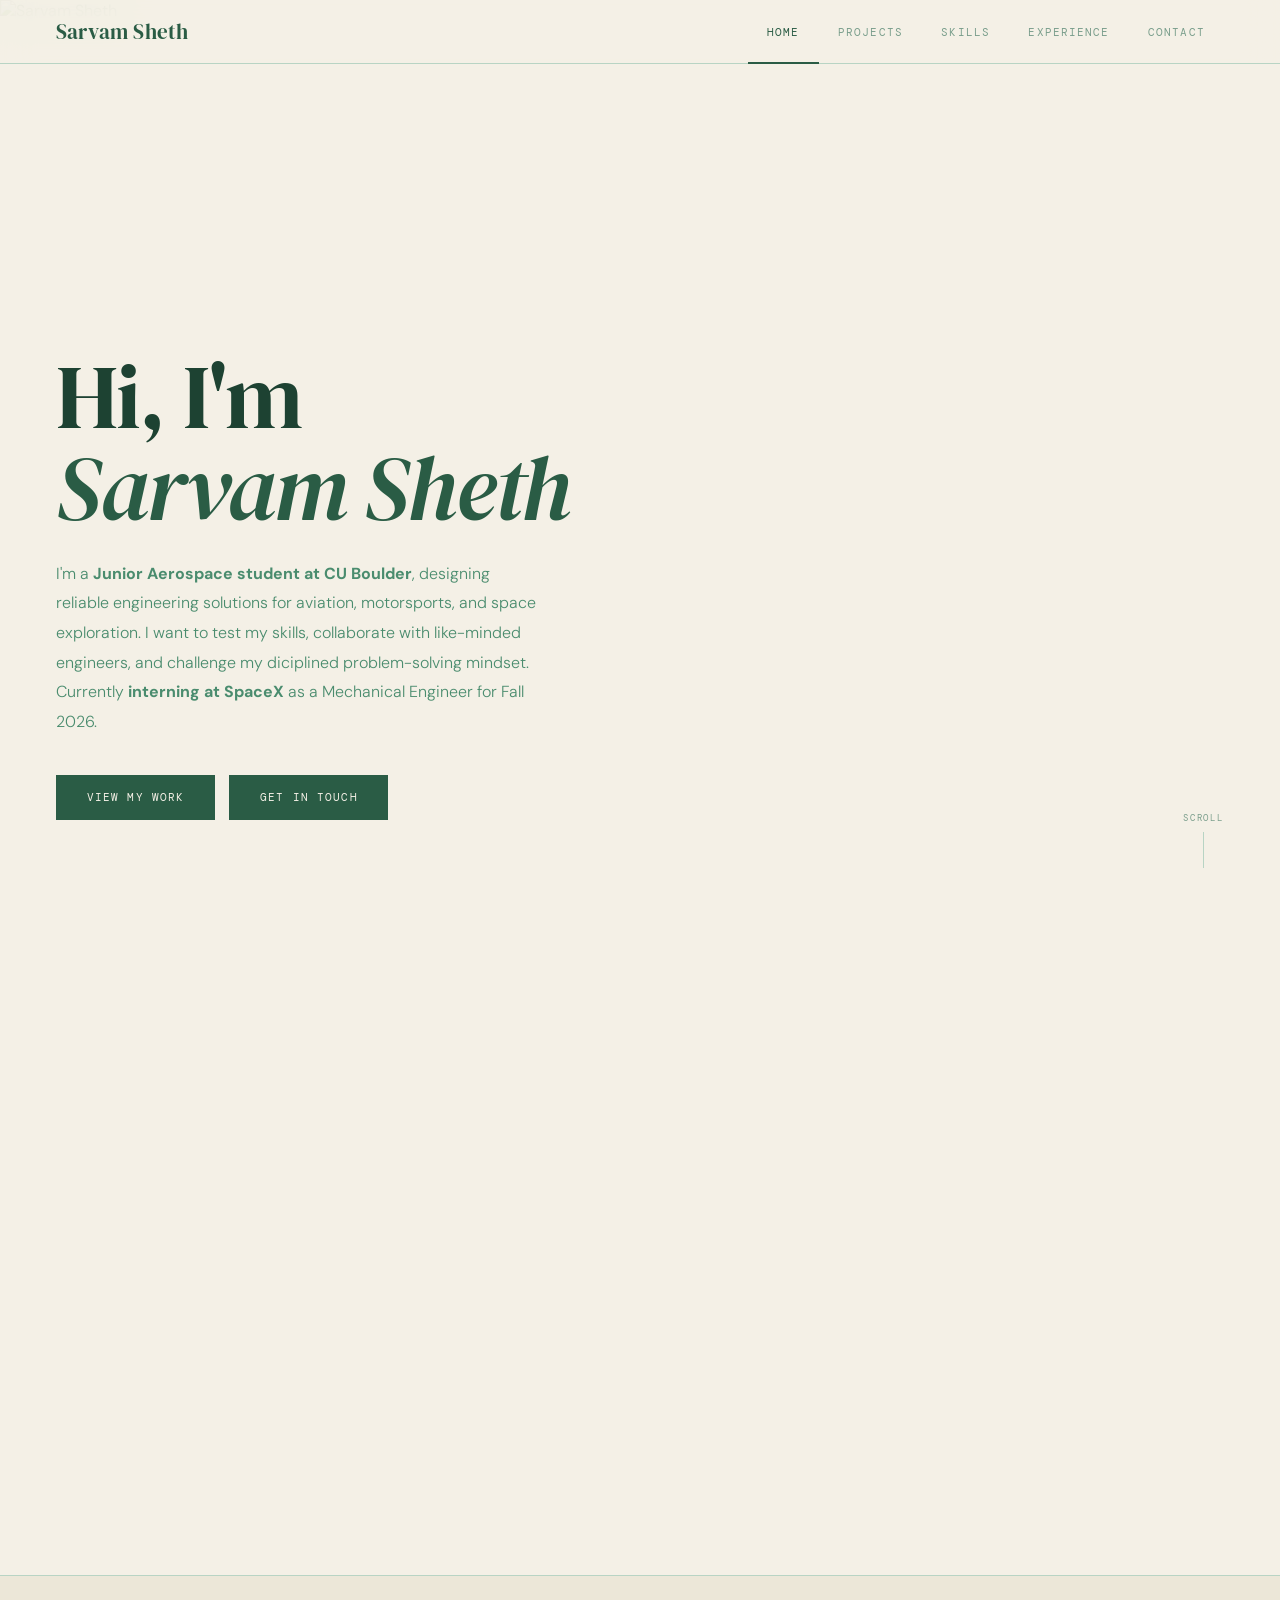
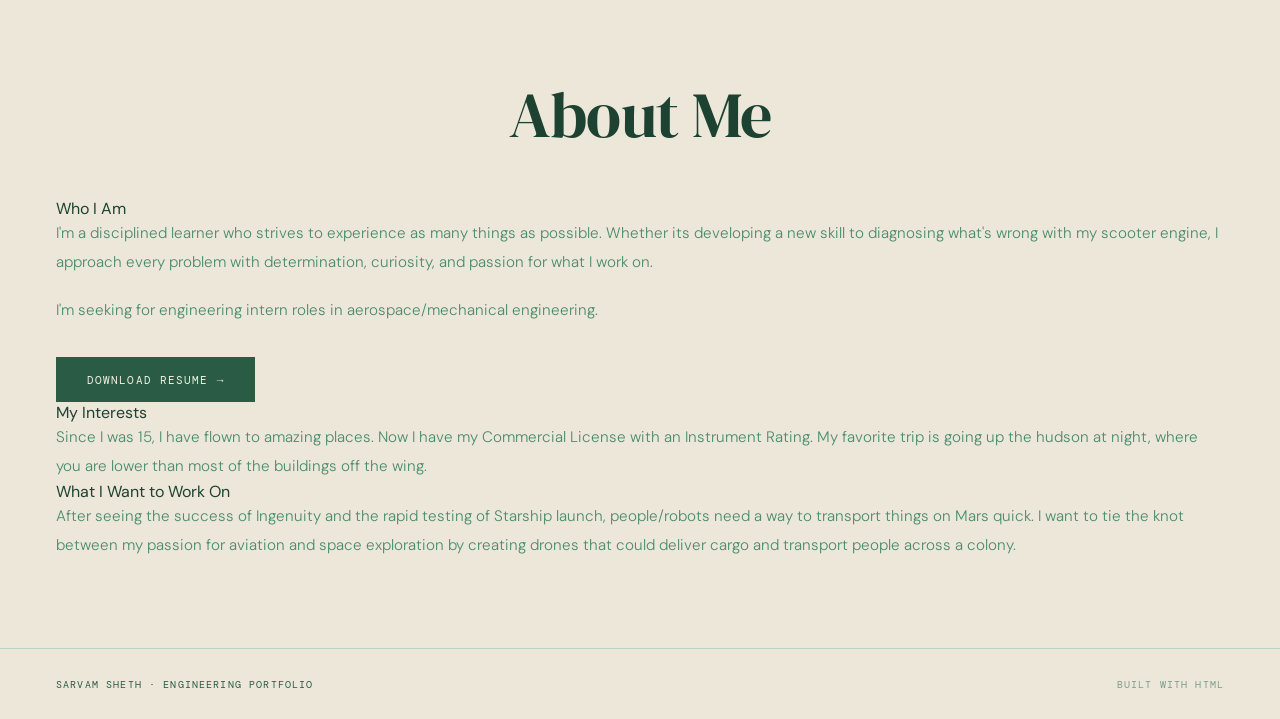
==== commit 7af52d2a: "Add files via upload" ====
--- a/index.html
+++ b/index.html
@@ -1,25 +1,148 @@
 <!DOCTYPE html>
 <html lang="en">
 <head>
-    <meta charset="UTF-8">
-    <meta http-equiv="refresh"
-          content="0; url=https://www.sarvamsheth.com/">
-
-    <link rel="canonical"
-          href="https://www.sarvamsheth.com/">
-
-    <script>
-        window.location.replace("https://www.sarvamsheth.com/");
-    </script>
-
-    <title>Redirecting...</title>
+  <meta charset="UTF-8"/>
+  <meta name="viewport" content="width=device-width, initial-scale=1.0"/>
+  <title>Sarvam Sheth — Engineering Portfolio</title>
+  <link rel="preconnect" href="https://fonts.googleapis.com">
+  <link href="https://fonts.googleapis.com/css2?family=DM+Serif+Display:ital@0;1&family=DM+Mono:wght@400;500&family=DM+Sans:ital,wght@0,300;0,400;0,500;1,300&display=swap" rel="stylesheet">
+  <link rel="stylesheet" href="styles.css">
 </head>
 <body>
-    <p>
-        This website has moved.
-        <a href="https://www.sarvamsheth.com/">
-            Visit our new website
-        </a>
-    </p>
+
+<!-- NAV -->
+<nav>
+  <span class="nav-logo" onclick="location.href='index.html'">Sarvam Sheth</span>
+  <ul class="nav-links">
+    <li><button onclick="location.href='index.html'" id="nav-index" class="active">Home</button></li>
+    <li><button onclick="location.href='projects.html'" id="nav-projects">Projects</button></li>
+    <li><button onclick="location.href='skills.html'" id="nav-skills">Skills</button></li>
+    <li><button onclick="location.href='experience.html'" id="nav-experience">Experience</button></li>
+    <li><button onclick="location.href='contact.html'" id="nav-contact">Contact</button></li>
+  </ul>
+</nav>
+
+<div class="page active" id="page-home">
+
+  <!-- Wrapper is taller than viewport — gives scroll room for sticky hero -->
+  <div class="hero-wrapper">
+    <div class="hero-fullbg" id="hero-sticky">
+
+      <!-- BACKGROUND IMAGE — replace placeholder with your photo -->
+      <div class="hero-bg-img">
+        <!--
+          TO ADD YOUR PHOTO:
+          Replace the entire .hero-bg-placeholder div below with:
+          <img src="your-photo.jpg" alt="Sarvam Sheth">
+        -->
+        <img src="bikeShort.jpg" alt="Sarvam Sheth">
+      </div>
+
+      <!-- Text content — appears on scroll -->
+      <div class="hero-content">
+        <h1 class="hero-title">Hi, I'm<br><em>Sarvam Sheth</em></h1>
+        <p class="hero-bio">
+          I'm a <strong>Junior Aerospace student at CU Boulder</strong>, designing reliable engineering 
+          solutions for aviation, motorsports, and space exploration.
+          I want to test my skills, collaborate with like-minded engineers, 
+          and challenge my diciplined problem-solving mindset.
+          <br>
+          Currently <strong>interning at SpaceX</strong> as a Mechanical Engineer for Fall 2026. 
+        </p>
+        <div class="hero-actions">
+          <button class="btn btn-solid" onclick="location.href='projects.html'">View My Work</button>
+          <button class="btn btn-solid" onclick="location.href='contact.html'">Get in Touch</button>
+        </div>
+      </div>
+
+      <div class="hero-scroll-hint" id="hero-scroll-hint">Scroll</div>
+    </div>
+  </div><!-- /hero-wrapper -->
+
+  <!-- About — centered heading + 3 alternating full-width rows -->
+  <div class="home-about" id="home-about">
+    <div class="page-header" style="text-align:center; border-bottom:none; padding-top:1rem;">
+      <h2 class="page-title">About Me</h2>
+    </div>
+
+    <div class="about-rows">
+
+      <div class="about-row">
+        <div class="about-row-text proj-slide-left">
+          <p class="about-row-label">Who I Am</p>
+          <div class="about-body">
+            <p>
+              I'm a disciplined learner who strives to experience as many things as possible. Whether its 
+              developing a new skill to diagnosing what's wrong with my scooter engine, 
+              I approach every problem with determination, curiosity, and passion for what I work on.
+            </p>
+            <p>
+              I'm seeking for engineering intern roles in aerospace/mechanical engineering.
+            </p>
+          </div>
+          <div style="margin-top:2rem">
+            <a class="btn btn-solid" href="Sarvam Sheth Resume November 2026.pdf">Download Resume →</a>
+          </div>
+        </div>
+        <div class="about-row-img proj-slide-right">
+          <div class="hero-bg-img">
+            <img src="Engine.jpeg" alt="Engine go Kaboom">
+          </div>
+        </div>
+      </div>
+
+      <div class="about-row flip">
+        <div class="about-row-img proj-slide-left">
+          <div class="hero-bg-img">
+            <img src="NYCFlight.jpg" alt="NYC Flight">
+          </div>
+        </div>
+        <div class="about-row-text proj-slide-right">
+          <p class="about-row-label">My Interests</p>
+          <div class="about-body">
+            <p>
+              Since I was 15, I have flown to amazing places. Now I have my Commercial License
+              with an Instrument Rating. My favorite trip is  going up the hudson at night,
+              where you are lower than most of the buildings off the wing.
+            </p>
+          </div>
+        </div>
+      </div>
+
+      <div class="about-row">
+        <div class="about-row-text proj-slide-left">
+          <p class="about-row-label">What I Want to Work On</p>
+          <div class="about-body">
+            <p>
+              After seeing the success of Ingenuity and the rapid testing of Starship launch, 
+              people/robots need a way to transport things on Mars quick. I want to tie the knot
+              between my passion for aviation and space exploration by creating drones that could deliver
+              cargo and transport people across a colony.
+            </p>
+          </div>
+        </div>
+        <div class="about-row-img proj-slide-right">
+          <div class="hero-bg-img">
+            <img src="Shuttle.jpeg" alt="Space Shuttle">
+          </div>
+        </div>
+      </div>
+
+    </div>
+  </div>
+
+</div><!-- /home -->
+
+<!-- ══════════════════════════════════════════
+     PROJECTS
+══════════════════════════════════════════ -->
+
+
+<footer>
+  <span>Sarvam Sheth &middot; Engineering Portfolio</span>
+  <span>Built with HTML</span>
+</footer>
+
+<script src="main.js"></script>
 </body>
 </html>
--- a/styles.css
+++ b/styles.css
@@ -0,0 +1,691 @@
+    *, *::before, *::after { box-sizing: border-box; margin: 0; padding: 0; }
+
+    :root {
+      --cream:    #f4f0e6;
+      --cream2:   #ece7d8;
+      --cream3:   #e2dccb;
+      --green:    #2a5c45;
+      --green2:   #1d4232;
+      --green-lt: #4a8c6e;
+      --green-gl: rgba(42,92,69,0.07);
+      --ink:      #2a5c45;
+      --ink2:     #1d4232;
+      --muted:    #7a9e8c;
+      --border:   #b8d4c4;
+      --serif:    'DM Serif Display', serif;
+      --mono:     'DM Mono', monospace;
+      --sans:     'DM Sans', sans-serif;
+    }
+
+    html { scroll-behavior: smooth; }
+    body {
+      background: var(--cream);
+      color: var(--ink);
+      font-family: var(--sans);
+      overflow-x: hidden;
+      min-height: 100vh;
+    }
+
+    /* ─── NAV ─── */
+    nav {
+      position: fixed; top: 0; width: 100%; z-index: 200;
+      display: flex; justify-content: space-between; align-items: center;
+      padding: 0 3.5rem;
+      height: 64px;
+      background: rgba(244,240,230,0.93);
+      backdrop-filter: blur(16px);
+      border-bottom: 1.5px solid var(--border);
+    }
+    .nav-logo {
+      font-family: var(--serif);
+      font-size: 1.3rem;
+      color: var(--green);
+      cursor: pointer;
+      letter-spacing: .01em;
+      user-select: none;
+    }
+    .nav-links { display: flex; gap: 0; list-style: none; }
+    .nav-links li button {
+      display: block;
+      padding: 0 1.2rem;
+      height: 64px;
+      line-height: 64px;
+      font-family: var(--mono);
+      font-size: .7rem;
+      letter-spacing: .1em;
+      text-transform: uppercase;
+      color: var(--muted);
+      background: none;
+      border: none;
+      border-bottom: 2.5px solid transparent;
+      cursor: pointer;
+      transition: color .2s, background .2s, border-color .2s;
+      white-space: nowrap;
+    }
+    .nav-links li button:hover { color: var(--green); background: var(--green-gl); }
+    .nav-links li button.active { color: var(--green); border-bottom-color: var(--green); }
+
+    /* ─── PAGE SYSTEM ─── */
+    .page { display: none; padding-top: 64px; min-height: 100vh; }
+    .page.active { display: block; }
+
+    /* ─── SHARED ─── */
+    .section-eyebrow {
+      font-family: var(--mono);
+      font-size: .65rem;
+      letter-spacing: .22em;
+      text-transform: uppercase;
+      color: var(--green-lt);
+      margin-bottom: .9rem;
+    }
+    h2.page-title {
+      font-family: var(--serif);
+      font-size: clamp(2.4rem, 5vw, 4rem);
+      font-weight: 400;
+      line-height: 1.1;
+      color: var(--ink);
+      letter-spacing: -.01em;
+    }
+    h2.page-title em { color: var(--green); font-style: italic; }
+    .page-header {
+      padding: 5rem 3.5rem 3rem;
+      max-width: 1080px;
+      margin: 0 auto;
+      border-bottom: 1.5px solid var(--border);
+    }
+
+    /* ─── BUTTONS ─── */
+    .btn {
+      display: inline-flex; align-items: center; gap: .55rem;
+      padding: .85rem 1.8rem;
+      font-family: var(--mono);
+      font-size: .7rem;
+      letter-spacing: .1em;
+      text-transform: uppercase;
+      text-decoration: none;
+      cursor: pointer;
+      border: none;
+      transition: all .18s;
+    }
+    .btn-solid { background: var(--green); color: var(--cream); border: 2px solid var(--green); }
+    .btn-solid:hover { background: var(--green2); border-color: var(--green2); transform: translate(-2px,-2px); box-shadow: 4px 4px 0 var(--green2); }
+    .btn-outline { background: transparent; color: var(--green); border: 2px solid var(--green); }
+    .btn-outline:hover { background: var(--green); color: var(--cream); }
+    .btn-ghost { background: rgba(42,92,69,.08); color: var(--green); border: 2px solid rgba(42,92,69,.3); }
+    .btn-ghost:hover { background: rgba(42,92,69,.15); border-color: var(--green); }
+
+    /* ═══════════════ HOME ═══════════════ */
+    #page-home { padding-top: 0; }
+
+    /* Tall wrapper gives scroll room while hero is sticky */
+    .hero-wrapper {
+      height: 175vh;
+      position: relative;
+    }
+
+    /* Sticks to top while user scrolls through the wrapper */
+    .hero-fullbg {
+      position: sticky;
+      top: 0;
+      height: 100vh;
+      overflow: hidden;
+      display: flex;
+      align-items: flex-end;
+    }
+
+    /* BG image — reveals on page load */
+    .hero-bg-img {
+      position: absolute; inset: 0;
+      opacity: 0;
+      animation: imgReveal 1.4s 0s cubic-bezier(.25,.46,.45,.94) forwards;
+    }
+    .hero-bg-img img {
+      width: 100%; height: 100%;
+      object-fit: cover; object-position: center top;
+      display: block;
+    }
+    .hero-bg-placeholder {
+      width: 100%; height: 100%;
+      display: flex; flex-direction: column;
+      align-items: center; justify-content: center; gap: 1rem;
+      background: var(--cream2); color: var(--muted);
+    }
+    .hero-bg-placeholder svg { width: 80px; height: 80px; opacity: .25; }
+    .hero-bg-placeholder span { font-family: var(--mono); font-size: .65rem; letter-spacing: .2em; text-transform: uppercase; }
+    .hero-bg-placeholder small { font-family: var(--sans); font-size: .8rem; color: var(--border); }
+
+    /* Gradient fade — scroll-driven via JS class */
+    .hero-fade {
+      position: absolute; bottom: 0; left: 0; right: 0;
+      height: 75%;
+      background: linear-gradient(to bottom,
+        transparent 0%,
+        rgba(244,240,230,0.2) 20%,
+        rgba(244,240,230,0.75) 52%,
+        rgba(244,240,230,0.97) 78%,
+        var(--cream) 100%
+      );
+      opacity: 0;
+      transition: opacity .9s ease;
+      pointer-events: none;
+    }
+    .hero-fullbg.text-visible .hero-fade { opacity: 1; }
+
+    /* Text content — scroll-driven */
+    .hero-content {
+      position: relative; z-index: 2;
+      padding: 0 3.5rem 5rem;
+      max-width: 680px;
+    }
+    .hero-eyebrow {
+      font-family: var(--mono);
+      font-size: .7rem; letter-spacing: .22em; text-transform: uppercase;
+      color: var(--green-lt); margin-bottom: 1.2rem;
+      opacity: 0; transform: translateY(32px);
+      transition: opacity .6s ease, transform .6s ease;
+      transition-delay: 0s;
+    }
+    h1.hero-title {
+      font-family: var(--serif);
+      font-size: clamp(3.2rem, 7vw, 6rem);
+      font-weight: 400; line-height: 1.02; letter-spacing: -.02em;
+      color: var(--green2);
+      opacity: 0; transform: translateY(32px);
+      transition: opacity .65s ease, transform .65s ease;
+      transition-delay: 0.1s;
+    }
+    h1.hero-title em { color: var(--green); font-style: italic; }
+    .hero-bio {
+      margin-top: 1.6rem;
+      font-size: 1rem; font-weight: 300; line-height: 1.85;
+      color: var(--green-lt); max-width: 480px;
+      opacity: 0; transform: translateY(32px);
+      transition: opacity .65s ease, transform .65s ease;
+      transition-delay: 0.22s;
+    }
+    .hero-actions {
+      display: flex; gap: .9rem; margin-top: 2.4rem; flex-wrap: wrap;
+      opacity: 0; transform: translateY(28px);
+      transition: opacity .6s ease, transform .6s ease;
+      transition-delay: 0.34s;
+    }
+
+    /* Text-visible state — triggered by JS on scroll */
+    .hero-fullbg.text-visible .hero-eyebrow,
+    .hero-fullbg.text-visible h1.hero-title,
+    .hero-fullbg.text-visible .hero-bio,
+    .hero-fullbg.text-visible .hero-actions {
+      opacity: 1; transform: translateY(0);
+    }
+
+    /* Scroll hint — visible after image loads, fades when text appears */
+    .hero-scroll-hint {
+      position: absolute; bottom: 2rem; right: 3.5rem;
+      font-family: var(--mono); font-size: .58rem; letter-spacing: .2em; text-transform: uppercase;
+      color: var(--muted);
+      display: flex; flex-direction: column; align-items: center; gap: .5rem;
+      opacity: 0;
+      transition: opacity .5s ease;
+    }
+    .hero-scroll-hint.hint-show { opacity: 1; }
+    .hero-fullbg.text-visible .hero-scroll-hint { opacity: 0; pointer-events: none; }
+    .hero-scroll-hint::after { content: ''; width: 1px; height: 36px; background: var(--border); }
+
+    /* About section — slide from opposite sides */
+    .about-slide-left {
+      opacity: 0; transform: translateX(-72px);
+      transition: opacity .85s cubic-bezier(.16,1,.3,1), transform .85s cubic-bezier(.16,1,.3,1);
+    }
+    .about-slide-right {
+      opacity: 0; transform: translateX(72px);
+      transition: opacity .85s cubic-bezier(.16,1,.3,1), transform .85s cubic-bezier(.16,1,.3,1);
+      transition-delay: 0.12s;
+    }
+    .about-slide-left.slide-in { opacity: 1; transform: translateX(0); }
+    .about-slide-right.slide-in { opacity: 1; transform: translateX(0); }
+
+    /* Home — about band */
+    .home-about {
+      background: var(--cream2);
+      color: var(--green2);
+      padding: 5.5rem 3.5rem;
+      border-top: 1.5px solid var(--border);
+    }
+    .home-about-inner {
+      max-width: 1080px;
+      margin: 0 auto;
+      display: grid;
+      grid-template-columns: 1fr 1fr;
+      gap: 6rem;
+      align-items: start;
+    }
+    .home-about .section-eyebrow { color: var(--green-lt); }
+    .home-about .page-title { color: var(--green2); }
+    .home-about .page-title em { color: var(--green); }
+    .about-body {
+      font-size: .95rem;
+      font-weight: 300;
+      color: var(--green-lt);
+      line-height: 1.9;
+    }
+    .about-body p + p { margin-top: 1.2rem; }
+    .about-facts { display: flex; flex-direction: column; gap: 0; }
+    .fact-row {
+      display: flex; gap: 1.4rem; align-items: flex-start;
+      padding: 1.4rem 0;
+      border-bottom: 1px solid var(--border);
+    }
+    .fact-row:first-child { padding-top: 0; }
+    .fact-num {
+      font-family: var(--serif);
+      font-size: 2.8rem;
+      color: var(--green);
+      line-height: 1;
+      min-width: 80px;
+    }
+    .fact-detail {}
+    .fact-label { font-family: var(--mono); font-size: .62rem; letter-spacing: .14em; text-transform: uppercase; color: var(--muted); margin-top: .35rem; }
+
+
+    /* ── Project slide-in from sides ── */
+    .proj-slide-left {
+      opacity: 0; transform: translateX(-80px);
+      transition: opacity .8s cubic-bezier(.16,1,.3,1), transform .8s cubic-bezier(.16,1,.3,1);
+    }
+    .proj-slide-right {
+      opacity: 0; transform: translateX(80px);
+      transition: opacity .8s cubic-bezier(.16,1,.3,1), transform .8s cubic-bezier(.16,1,.3,1);
+      transition-delay: 0.1s;
+    }
+    .proj-slide-left.slide-in  { opacity: 1; transform: translateX(0); }
+    .proj-slide-right.slide-in { opacity: 1; transform: translateX(0); }
+
+    /* ── Skill box pop-in ── */
+    .skill-box {
+      border: 2.5px solid var(--green);
+      padding: 1.6rem 1.5rem 1.4rem;
+      background: var(--cream);
+      position: relative;
+      transition: transform .18s, box-shadow .18s, background .18s,
+                  opacity .5s ease, scale .5s cubic-bezier(.16,1,.3,1);
+      opacity: 0;
+      scale: 0.88;
+    }
+    .skill-box.pop-in { opacity: 1; scale: 1; }
+    .skill-box:hover { transform: translate(-4px,-4px); box-shadow: 6px 6px 0 var(--green); background: var(--cream2); }
+
+    /* ═══════════════ PROJECTS ═══════════════ */
+    .projects-list {
+      max-width: 1080px;
+      margin: 0 auto;
+      padding: 0 3.5rem 6rem;
+    }
+    .project-item {
+      display: grid;
+      grid-template-columns: 1fr 1fr;
+      border-bottom: 1.5px solid var(--border);
+      padding: 4rem 0;
+    }
+    .project-item.flip { direction: rtl; }
+    .project-item.flip > * { direction: ltr; }
+    .proj-img-wrap {
+      background: var(--cream2);
+      border: 1.5px solid var(--border);
+      aspect-ratio: 4/3;
+      overflow: hidden;
+      position: relative;
+      display: flex; align-items: center; justify-content: center;
+    }
+    .proj-img-wrap img { width: 100%; height: 100%; object-fit: cover; position: absolute; inset: 0; }
+    .proj-img-placeholder { display: flex; flex-direction: column; align-items: center; gap: .7rem; color: var(--muted); }
+    .proj-img-placeholder svg { width: 40px; height: 40px; opacity: .3; }
+    .proj-img-placeholder span { font-family: var(--mono); font-size: .58rem; letter-spacing: .1em; text-transform: uppercase; }
+    .proj-img-placeholder small { font-family: var(--sans); font-size: .73rem; color: var(--border); max-width: 130px; text-align: center; line-height: 1.5; }
+    .proj-content {
+      padding: 2.5rem 3rem;
+      display: flex; flex-direction: column; justify-content: center;
+      border: 1.5px solid var(--border);
+      border-left: none;
+    }
+    .project-item.flip .proj-content { border-left: 1.5px solid var(--border); border-right: none; }
+    .proj-num { font-family: var(--mono); font-size: .6rem; letter-spacing: .18em; text-transform: uppercase; color: var(--green-lt); margin-bottom: .9rem; }
+    .proj-title { font-family: var(--serif); font-size: 1.85rem; font-weight: 400; line-height: 1.15; margin-bottom: 1rem; color: var(--green2); }
+    .proj-desc { font-size: .87rem; font-weight: 300; color: var(--green-lt); line-height: 1.85; margin-bottom: 1.5rem; }
+    .proj-tags { display: flex; flex-wrap: wrap; gap: .4rem; margin-bottom: 1.8rem; }
+    .tag {
+      font-family: var(--mono); font-size: .58rem; letter-spacing: .1em; text-transform: uppercase;
+      padding: .28rem .72rem; border: 1.5px solid var(--border); color: var(--muted);
+    }
+    .proj-link {
+      font-family: var(--mono); font-size: .67rem; letter-spacing: .12em; text-transform: uppercase;
+      color: var(--green); text-decoration: none; background: none; border: none; padding: 0;
+      display: inline-flex; align-items: center; gap: .5rem;
+      border-bottom: 1.5px solid var(--green); padding-bottom: .15rem; width: fit-content;
+      transition: gap .2s, color .2s; cursor: pointer;
+    }
+    .proj-link:hover { gap: .9rem; color: var(--green2); }
+
+    /* ═══════════════ SKILLS ═══════════════ */
+    .skills-body { max-width: 1080px; margin: 0 auto; padding: 3.5rem 3.5rem 6rem; }
+    .skills-category { margin-bottom: 4.5rem; }
+    .skills-cat-title {
+      font-family: var(--mono); font-size: .65rem; letter-spacing: .2em; text-transform: uppercase;
+      color: var(--green); padding-bottom: 1rem;
+      border-bottom: 2px solid var(--green); margin-bottom: 1.8rem;
+      display: flex; align-items: center; gap: .7rem;
+    }
+    .skills-cat-title::before { content: ''; width: 8px; height: 8px; background: var(--green); border-radius: 50%; flex-shrink: 0; }
+    .skills-boxes {
+      display: grid;
+      grid-template-columns: repeat(3, 1fr);
+      gap: 1rem;
+    }
+
+    .skill-box-tag {
+      position: absolute; top: .8rem; right: .9rem;
+      font-family: var(--mono); font-size: .52rem; letter-spacing: .1em; text-transform: uppercase;
+      color: var(--border);
+    }
+    .skill-box-name { font-family: var(--serif); font-size: 1.2rem; font-weight: 400; margin-bottom: .45rem; color: var(--green2); }
+    .skill-box-level { font-family: var(--mono); font-size: .57rem; letter-spacing: .14em; text-transform: uppercase; color: var(--green-lt); margin-bottom: .75rem; }
+    .skill-box-desc { font-size: .79rem; font-weight: 300; color: var(--green-lt); line-height: 1.72; }
+
+    /* ═══════════════ EXPERIENCE ═══════════════ */
+    .experience-body { max-width: 1180px; margin: 0 auto; padding: 3.5rem 3.5rem 6rem; }
+    .timeline { position: relative; padding-left: 2.5rem; }
+    .timeline::before { content: ''; position: absolute; left: 0; top: 0; bottom: 0; width: 1.5px; background: var(--border); }
+    .timeline-item {
+      position: relative; padding-bottom: 4rem;
+      display: grid; grid-template-columns: 1fr 320px;
+      gap: 3rem; align-items: start;
+    }
+    .timeline-item::before {
+      content: ''; position: absolute; left: -2.5rem; top: .55rem;
+      width: 9px; height: 9px; background: var(--green); border-radius: 50%;
+      border: 2.5px solid var(--cream); box-shadow: 0 0 0 1.5px var(--green);
+    }
+    .tl-text { min-width: 0; }
+    .tl-date { font-family: var(--mono); font-size: .62rem; letter-spacing: .18em; text-transform: uppercase; color: var(--green-lt); margin-bottom: .5rem; }
+    .tl-role { font-family: var(--serif); font-size: 1.7rem; font-weight: 400; line-height: 1.2; color: var(--green2); }
+    .tl-company { font-family: var(--mono); font-size: .73rem; color: var(--muted); letter-spacing: .06em; margin: .45rem 0 1rem; }
+    .tl-desc { font-size: .87rem; font-weight: 300; color: var(--green-lt); line-height: 1.9; }
+    .tl-images {
+      display: grid;
+      grid-template-columns: 1fr 1fr;
+      gap: .5rem;
+      align-content: start;
+    }
+    .tl-img-item {
+      aspect-ratio: 1/1; background: var(--cream2);
+      border: 1.5px solid var(--border); overflow: hidden;
+      display: flex; align-items: center; justify-content: center;
+    }
+    .tl-img-item img { width: 100%; height: 100%; object-fit: cover; display: block; }
+    .tl-img-ph { display: flex; flex-direction: column; align-items: center; gap: .4rem; color: var(--muted); }
+    .tl-img-ph svg { width: 22px; height: 22px; opacity: .28; }
+    .tl-img-ph span { font-family: var(--mono); font-size: .5rem; letter-spacing: .1em; text-transform: uppercase; }
+    .tl-img-cap { font-family: var(--mono); font-size: .5rem; letter-spacing: .1em; text-transform: uppercase; color: var(--muted); margin-top: .25rem; }
+    @media (max-width: 860px) {
+      .timeline-item { grid-template-columns: 1fr; }
+      .tl-images { grid-template-columns: repeat(3, 1fr); }
+    }
+
+    /* ═══════════════ CONTACT ═══════════════ */
+    .contact-body {
+      max-width: 1080px; margin: 0 auto;
+      padding: 4rem 3.5rem 6rem;
+      display: grid; grid-template-columns: 1.1fr 1fr; gap: 6rem; align-items: start;
+    }
+    .contact-intro { font-size: .97rem; font-weight: 300; color: var(--green-lt); line-height: 1.9; margin-bottom: 2.8rem; }
+    .contact-channels { display: flex; flex-direction: column; gap: .9rem; }
+    .contact-channel {
+      display: flex; align-items: center; gap: 1.4rem;
+      padding: 1.35rem 1.5rem;
+      border: 2px solid var(--border);
+      text-decoration: none; color: var(--green2); background: var(--cream);
+      transition: border-color .18s, transform .18s, box-shadow .18s;
+    }
+    .contact-channel:hover { border-color: var(--green); transform: translate(-3px,-3px); box-shadow: 5px 5px 0 var(--green); }
+    .ch-icon {
+      width: 40px; height: 40px; border: 1.5px solid var(--green); border-radius: 50%;
+      display: flex; align-items: center; justify-content: center; color: var(--green); flex-shrink: 0;
+    }
+    .ch-icon svg { width: 17px; height: 17px; }
+    .ch-meta { flex: 1; }
+    .ch-type { font-family: var(--mono); font-size: .58rem; letter-spacing: .18em; text-transform: uppercase; color: var(--muted); margin-bottom: .22rem; }
+    .ch-val { font-size: .9rem; font-weight: 400; }
+    .ch-arr { font-size: 1.1rem; color: var(--border); transition: color .2s; }
+    .contact-channel:hover .ch-arr { color: var(--green); }
+
+    .avail-card {
+      padding: 2.2rem; border: 2.5px solid var(--green);
+      background: var(--cream2); color: var(--green2);
+    }
+    .avail-status { font-family: var(--mono); font-size: .62rem; letter-spacing: .2em; text-transform: uppercase; color: var(--muted); margin-bottom: 1rem; display: flex; align-items: center; gap: .6rem; }
+    .avail-dot { width: 9px; height: 9px; background: var(--green); border-radius: 50%; box-shadow: 0 0 0 3px rgba(42,92,69,.2); flex-shrink: 0; }
+    .avail-title { font-family: var(--serif); font-size: 1.5rem; line-height: 1.28; color: var(--green2); margin-bottom: 1.1rem; }
+    .avail-detail { font-size: .82rem; font-weight: 300; color: var(--green-lt); line-height: 1.8; }
+
+    /* ─── FOOTER ─── */
+    footer {
+      background: var(--cream2); color: var(--muted);
+      border-top: 1.5px solid var(--border);
+      padding: 1.8rem 3.5rem;
+      display: flex; justify-content: space-between; align-items: center;
+      font-family: var(--mono); font-size: .6rem; letter-spacing: .12em; text-transform: uppercase;
+    }
+    footer span:first-child { color: var(--green); }
+
+    /* ─── ANIMATIONS ─── */
+    @keyframes fadeUp {
+      from { opacity: 0; transform: translateY(20px); }
+      to   { opacity: 1; transform: translateY(0); }
+    }
+    @keyframes fadeIn {
+      from { opacity: 0; }
+      to   { opacity: 1; }
+    }
+    @keyframes imgReveal {
+      0%   { opacity: 0; transform: scale(1.04); }
+      100% { opacity: 1; transform: scale(1); }
+    }
+
+    /* Page-header entrance animation (triggered via .page-entering class) */
+    .page-entering .page-header .section-eyebrow {
+      opacity: 0;
+      animation: fadeUp .5s .05s ease forwards;
+    }
+    .page-entering .page-header .page-title {
+      opacity: 0;
+      animation: fadeUp .6s .2s ease forwards;
+    }
+
+    .reveal { opacity: 0; transform: translateY(24px); transition: opacity .65s ease, transform .65s ease; }
+    .reveal.visible { opacity: 1; transform: none; }
+
+    /* ─── RESPONSIVE ─── */
+    /* ── Tablet (≤860px) ── */
+    @media (max-width: 860px) {
+      nav { padding: 0 1.5rem; }
+      .nav-links li button { padding: 0 .75rem; font-size: .63rem; }
+      #page-home .hero { grid-template-columns: 1fr; padding: 3.5rem 1.5rem; gap: 2.5rem; }
+      .hero-photo-wrap { max-width: 260px; }
+      .home-about { padding: 4rem 1.5rem; }
+      .home-about-inner { grid-template-columns: 1fr; gap: 3rem; }
+      .page-header, .projects-list, .skills-body, .experience-body, .contact-body { padding-left: 1.5rem; padding-right: 1.5rem; }
+      .project-item { grid-template-columns: 1fr; }
+      .project-item.flip { direction: ltr; }
+      .proj-content { border-left: 1.5px solid var(--border) !important; border-right: none !important; border-top: none; }
+      .skills-boxes { grid-template-columns: 1fr 1fr; }
+      .contact-body { grid-template-columns: 1fr; gap: 3rem; }
+      footer { flex-direction: column; gap: .6rem; text-align: center; }
+      .timeline-item { grid-template-columns: 1fr; }
+      .tl-images { grid-template-columns: repeat(3, 1fr); position: static; }
+    }
+
+    /* ── Phone (≤520px) ── */
+    @media (max-width: 520px) {
+      /* Nav */
+      nav { padding: 0 1rem; height: 52px; }
+      .nav-logo { font-size: .85rem; }
+      .nav-links { gap: 0; }
+      .nav-links li button { padding: 0 .5rem; font-size: .55rem; letter-spacing: .08em; }
+
+      /* Hero */
+      .hero-content { padding: 0 1.2rem 4rem; }
+      h1.hero-title { font-size: 2.6rem; }
+      .hero-bio { font-size: .88rem; }
+      .hero-actions { flex-direction: column; gap: .6rem; }
+      .hero-actions .btn { text-align: center; justify-content: center; }
+      .hero-scroll-hint { right: 1.2rem; }
+
+      /* Home about */
+      .home-about { padding: 3rem 1.2rem; }
+      .page-title { font-size: 1.9rem; }
+
+      /* Page headers */
+      .page-header { padding-left: 1.2rem; padding-right: 1.2rem; }
+      .page-header .page-title { font-size: 2rem; }
+
+      /* Projects */
+      .projects-list { padding-left: 1.2rem; padding-right: 1.2rem; padding-bottom: 3rem; }
+      .proj-title { font-size: 1.4rem; }
+      .proj-content { padding: 1.5rem 1.2rem; }
+
+      /* Skills */
+      .skills-body { padding: 2rem 1.2rem 4rem; }
+      .skills-boxes { grid-template-columns: 1fr; }
+
+      /* Experience */
+      .experience-body { padding: 2rem 1.2rem 4rem; }
+      .timeline { padding-left: 1.8rem; }
+      .tl-role { font-size: 1.3rem; }
+      .tl-images { grid-template-columns: 1fr 1fr; }
+
+      /* Contact */
+      .contact-body { padding: 2rem 1.2rem 4rem; }
+      .contact-channel { padding: 1rem 1.1rem; gap: 1rem; }
+
+      /* Footer */
+      footer { padding: 1.4rem 1.2rem; flex-direction: column; gap: .5rem; text-align: center; }
+
+      /* Buttons */
+      .btn { font-size: .67rem; padding: .75rem 1.4rem; }
+
+      /* Project modals */
+      .pmod-header { padding: 0 1.2rem; }
+      .pmod-body { padding: 1.8rem 1.2rem 4rem; }
+      .pmod-title { font-size: 1.6rem; }
+      .pmod-meta { grid-template-columns: 1fr; }
+      .pmod-meta-item { border-right: none; border-bottom: 1.5px solid var(--border); }
+      .pmod-meta-item:last-child { border-bottom: none; }
+      .pmod-img-grid { grid-template-columns: 1fr; }
+    }
+
+    /* ═══════════════ PROJECT DETAIL MODAL ═══════════════ */
+    .proj-modal-backdrop {
+      position: fixed; inset: 0; z-index: 500;
+      background: rgba(29,66,50,0.18);
+      opacity: 0; pointer-events: none;
+      transition: opacity .35s ease;
+    }
+    .proj-modal-backdrop.open { opacity: 1; pointer-events: all; }
+
+    .proj-modal {
+      position: fixed; top: 0; right: 0; bottom: 0; z-index: 600;
+      width: min(840px, 100vw);
+      background: var(--cream);
+      overflow-y: auto;
+      transform: translateX(100%);
+      transition: transform .42s cubic-bezier(.16,1,.3,1);
+      box-shadow: -8px 0 40px rgba(29,66,50,0.12);
+    }
+    .proj-modal.open { transform: translateX(0); }
+
+    .pmod-header {
+      position: sticky; top: 0; z-index: 10;
+      background: rgba(244,240,230,0.96);
+      backdrop-filter: blur(12px);
+      border-bottom: 1.5px solid var(--border);
+      padding: 0 2.5rem; height: 60px;
+      display: flex; align-items: center; justify-content: space-between;
+    }
+    .pmod-back {
+      display: flex; align-items: center; gap: .55rem;
+      font-family: var(--mono); font-size: .67rem; letter-spacing: .12em; text-transform: uppercase;
+      color: var(--green); background: none; border: none; cursor: pointer;
+      transition: gap .2s;
+    }
+    .pmod-back:hover { gap: .9rem; }
+    .pmod-back svg { width: 14px; height: 14px; flex-shrink: 0; }
+    .pmod-num { font-family: var(--mono); font-size: .6rem; letter-spacing: .18em; text-transform: uppercase; color: var(--muted); }
+
+    .pmod-hero-img {
+      width: 100%; aspect-ratio: 16/7;
+      background: var(--cream2);
+      border-bottom: 1.5px solid var(--border);
+      overflow: hidden; position: relative;
+      display: flex; align-items: center; justify-content: center;
+    }
+    .pmod-hero-img img { width: 100%; height: 100%; object-fit: cover; display: block; }
+    .pmod-img-ph { display: flex; flex-direction: column; align-items: center; gap: .7rem; color: var(--muted); text-align: center; }
+    .pmod-img-ph svg { width: 38px; height: 38px; opacity: .28; }
+    .pmod-img-ph span { font-family: var(--mono); font-size: .58rem; letter-spacing: .12em; text-transform: uppercase; }
+    .pmod-img-ph small { font-family: var(--sans); font-size: .72rem; color: var(--border); }
+
+    .pmod-body { padding: 3rem 2.5rem 5rem; }
+    .pmod-title {
+      font-family: var(--serif);
+      font-size: clamp(1.9rem, 4vw, 2.8rem);
+      font-weight: 400; line-height: 1.1; letter-spacing: -.01em;
+      color: var(--green2); margin-bottom: 1rem;
+    }
+    .pmod-tags { display: flex; flex-wrap: wrap; gap: .4rem; margin-bottom: 2.2rem; }
+
+    .pmod-meta {
+      display: grid; grid-template-columns: repeat(3, 1fr);
+      border: 1.5px solid var(--border); margin-bottom: 3rem;
+    }
+    .pmod-meta-item { padding: 1.1rem 1.2rem; border-right: 1.5px solid var(--border); }
+    .pmod-meta-item:last-child { border-right: none; }
+    .pmod-meta-label { font-family: var(--mono); font-size: .55rem; letter-spacing: .18em; text-transform: uppercase; color: var(--muted); margin-bottom: .35rem; }
+    .pmod-meta-val { font-size: .88rem; font-weight: 500; color: var(--green2); }
+
+    .pmod-section { margin-bottom: 3rem; }
+    .pmod-section-title {
+      font-family: var(--mono); font-size: .62rem; letter-spacing: .2em; text-transform: uppercase;
+      color: var(--green); border-bottom: 1.5px solid var(--border);
+      padding-bottom: .8rem; margin-bottom: 1.4rem;
+    }
+    .pmod-text { font-size: .92rem; font-weight: 300; color: var(--green-lt); line-height: 1.9; }
+    .pmod-text p + p { margin-top: 1.1rem; }
+
+    .pmod-img-grid { display: grid; grid-template-columns: 1fr 1fr; gap: 1rem; margin: 2rem 0; }
+    .pmod-img-grid.single { grid-template-columns: 1fr; }
+    .pmod-inline-img {
+      aspect-ratio: 4/3;
+      background: var(--cream2); border: 1.5px solid var(--border);
+      overflow: hidden; position: relative;
+      display: flex; align-items: center; justify-content: center;
+    }
+    .pmod-inline-img img { width: 100%; height: 100%; object-fit: cover; display: block; }
+    .pmod-img-cap { font-family: var(--mono); font-size: .57rem; letter-spacing: .1em; text-transform: uppercase; color: var(--muted); margin-top: .45rem; }
+
+    .pmod-bullets { list-style: none; display: flex; flex-direction: column; gap: .75rem; }
+    .pmod-bullets li {
+      display: flex; gap: .8rem; align-items: flex-start;
+      font-size: .9rem; font-weight: 300; color: var(--green-lt); line-height: 1.75;
+    }
+    .pmod-bullets li::before { content: "→"; color: var(--green); font-family: var(--mono); font-size: .78rem; flex-shrink: 0; margin-top: .1rem; }
+
+    .pmod-link-row { display: flex; gap: 1rem; margin-top: 2.5rem; flex-wrap: wrap; }
+
+    @media (max-width: 600px) {
+      .pmod-body { padding: 2rem 1.5rem 4rem; }
+      .pmod-header { padding: 0 1.5rem; }
+      .pmod-meta { grid-template-columns: 1fr; }
+      .pmod-meta-item { border-right: none; border-bottom: 1.5px solid var(--border); }
+      .pmod-meta-item:last-child { border-bottom: none; }
+      .pmod-img-grid { grid-template-columns: 1fr; }
+    }
+
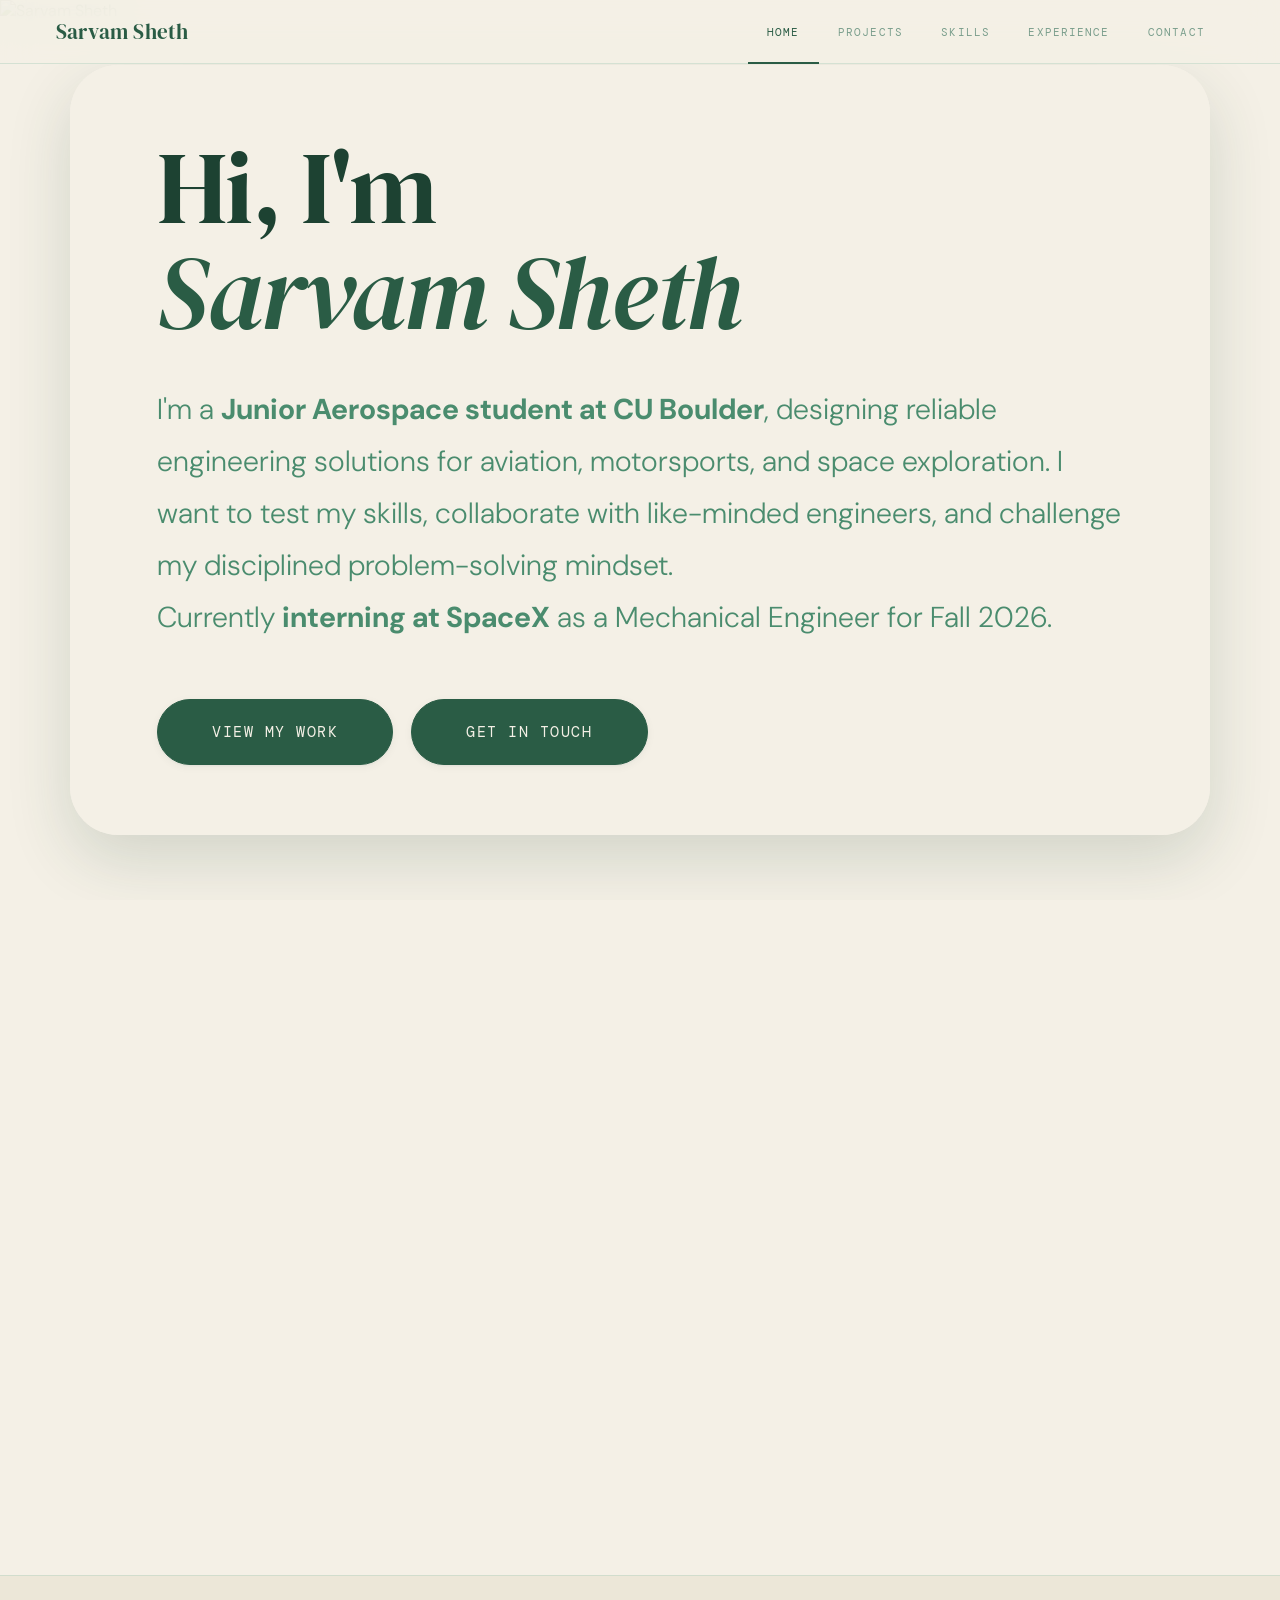
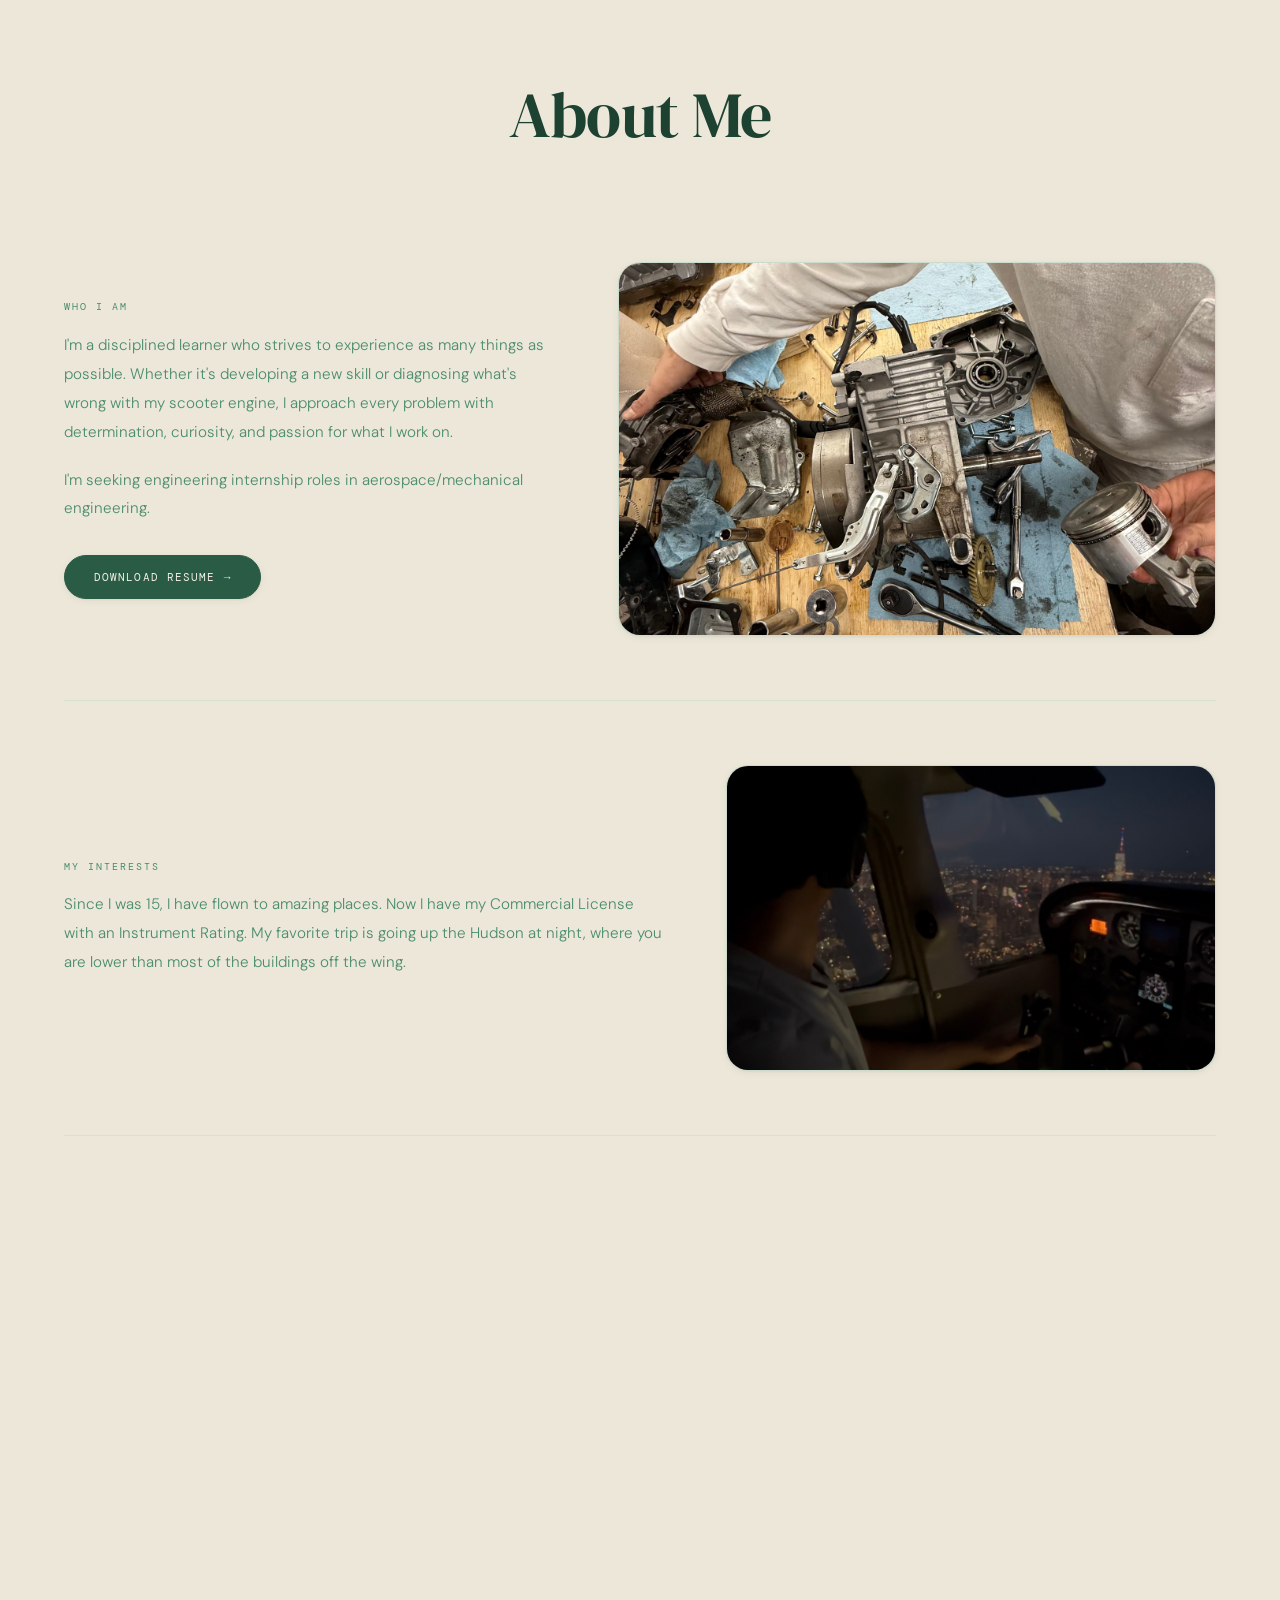
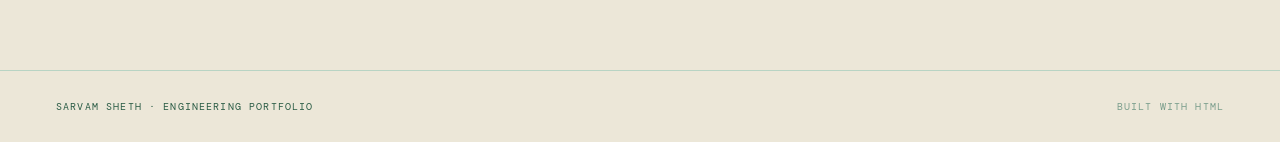
==== commit baf87ca6: "Add files via upload" ====
--- a/index.html
+++ b/index.html
@@ -1,18 +1,26 @@
+
 <!DOCTYPE html>
 <html lang="en">
 <head>
   <meta charset="UTF-8"/>
   <meta name="viewport" content="width=device-width, initial-scale=1.0"/>
   <title>Sarvam Sheth — Engineering Portfolio</title>
+
   <link rel="preconnect" href="https://fonts.googleapis.com">
+
   <link href="https://fonts.googleapis.com/css2?family=DM+Serif+Display:ital@0;1&family=DM+Mono:wght@400;500&family=DM+Sans:ital,wght@0,300;0,400;0,500;1,300&display=swap" rel="stylesheet">
+
   <link rel="stylesheet" href="styles.css">
 </head>
+
 <body>
 
-<!-- NAV -->
+<!-- NAVIGATION -->
 <nav>
-  <span class="nav-logo" onclick="location.href='index.html'">Sarvam Sheth</span>
+  <span class="nav-logo" onclick="location.href='index.html'">
+    Sarvam Sheth
+  </span>
+
   <ul class="nav-links">
     <li><button onclick="location.href='index.html'" id="nav-index" class="active">Home</button></li>
     <li><button onclick="location.href='projects.html'" id="nav-projects">Projects</button></li>
@@ -22,127 +30,175 @@
   </ul>
 </nav>
 
+<!-- HOME PAGE -->
 <div class="page active" id="page-home">
 
-  <!-- Wrapper is taller than viewport — gives scroll room for sticky hero -->
+  <!-- HERO -->
   <div class="hero-wrapper">
+
     <div class="hero-fullbg" id="hero-sticky">
 
-      <!-- BACKGROUND IMAGE — replace placeholder with your photo -->
+      <!-- BACKGROUND IMAGE -->
       <div class="hero-bg-img">
-        <!--
-          TO ADD YOUR PHOTO:
-          Replace the entire .hero-bg-placeholder div below with:
-          <img src="your-photo.jpg" alt="Sarvam Sheth">
-        -->
         <img src="bikeShort.jpg" alt="Sarvam Sheth">
       </div>
 
-      <!-- Text content — appears on scroll -->
+      <!-- CENTERED HERO CARD -->
       <div class="hero-content">
-        <h1 class="hero-title">Hi, I'm<br><em>Sarvam Sheth</em></h1>
+
+        <h1 class="hero-title">
+          Hi, I'm<br>
+          <em>Sarvam Sheth</em>
+        </h1>
+
         <p class="hero-bio">
-          I'm a <strong>Junior Aerospace student at CU Boulder</strong>, designing reliable engineering 
-          solutions for aviation, motorsports, and space exploration.
-          I want to test my skills, collaborate with like-minded engineers, 
-          and challenge my diciplined problem-solving mindset.
+          I'm a <strong>Junior Aerospace student at CU Boulder</strong>,
+          designing reliable engineering solutions for aviation,
+          motorsports, and space exploration.
+          I want to test my skills, collaborate with like-minded engineers,
+          and challenge my disciplined problem-solving mindset.
           <br>
-          Currently <strong>interning at SpaceX</strong> as a Mechanical Engineer for Fall 2026. 
+          Currently <strong>interning at SpaceX</strong> as a Mechanical
+          Engineer for Fall 2026.
         </p>
+
         <div class="hero-actions">
-          <button class="btn btn-solid" onclick="location.href='projects.html'">View My Work</button>
-          <button class="btn btn-solid" onclick="location.href='contact.html'">Get in Touch</button>
-        </div>
-      </div>
-
-      <div class="hero-scroll-hint" id="hero-scroll-hint">Scroll</div>
-    </div>
-  </div><!-- /hero-wrapper -->
-
-  <!-- About — centered heading + 3 alternating full-width rows -->
-  <div class="home-about" id="home-about">
-    <div class="page-header" style="text-align:center; border-bottom:none; padding-top:1rem;">
-      <h2 class="page-title">About Me</h2>
-    </div>
-
-    <div class="about-rows">
-
-      <div class="about-row">
-        <div class="about-row-text proj-slide-left">
-          <p class="about-row-label">Who I Am</p>
-          <div class="about-body">
-            <p>
-              I'm a disciplined learner who strives to experience as many things as possible. Whether its 
-              developing a new skill to diagnosing what's wrong with my scooter engine, 
-              I approach every problem with determination, curiosity, and passion for what I work on.
-            </p>
-            <p>
-              I'm seeking for engineering intern roles in aerospace/mechanical engineering.
-            </p>
-          </div>
-          <div style="margin-top:2rem">
-            <a class="btn btn-solid" href="Sarvam Sheth Resume November 2026.pdf">Download Resume →</a>
-          </div>
-        </div>
-        <div class="about-row-img proj-slide-right">
-          <div class="hero-bg-img">
-            <img src="Engine.jpeg" alt="Engine go Kaboom">
-          </div>
-        </div>
-      </div>
-
-      <div class="about-row flip">
-        <div class="about-row-img proj-slide-left">
-          <div class="hero-bg-img">
-            <img src="NYCFlight.jpg" alt="NYC Flight">
-          </div>
-        </div>
-        <div class="about-row-text proj-slide-right">
-          <p class="about-row-label">My Interests</p>
-          <div class="about-body">
-            <p>
-              Since I was 15, I have flown to amazing places. Now I have my Commercial License
-              with an Instrument Rating. My favorite trip is  going up the hudson at night,
-              where you are lower than most of the buildings off the wing.
-            </p>
-          </div>
-        </div>
-      </div>
-
-      <div class="about-row">
-        <div class="about-row-text proj-slide-left">
-          <p class="about-row-label">What I Want to Work On</p>
-          <div class="about-body">
-            <p>
-              After seeing the success of Ingenuity and the rapid testing of Starship launch, 
-              people/robots need a way to transport things on Mars quick. I want to tie the knot
-              between my passion for aviation and space exploration by creating drones that could deliver
-              cargo and transport people across a colony.
-            </p>
-          </div>
-        </div>
-        <div class="about-row-img proj-slide-right">
-          <div class="hero-bg-img">
-            <img src="Shuttle.jpeg" alt="Space Shuttle">
-          </div>
-        </div>
+          <button class="btn btn-solid"
+            onclick="location.href='projects.html'">
+            View My Work
+          </button>
+
+          <button class="btn btn-solid"
+            onclick="location.href='contact.html'">
+            Get in Touch
+          </button>
+        </div>
+
+      </div>
+
+      <div class="hero-scroll-hint" id="hero-scroll-hint">
+        Scroll
       </div>
 
     </div>
   </div>
 
-</div><!-- /home -->
-
-<!-- ══════════════════════════════════════════
-     PROJECTS
-══════════════════════════════════════════ -->
-
-
+  <!-- ABOUT ME -->
+  <div class="home-about" id="home-about">
+
+    <div class="page-header"
+      style="text-align:center; border-bottom:none; padding-top:1rem;">
+
+      <h2 class="page-title">About Me</h2>
+
+    </div>
+
+    <div class="about-rows">
+
+      <!-- WHO I AM -->
+      <div class="about-row">
+
+        <div class="about-row-text proj-slide-left">
+
+          <p class="about-row-label">Who I Am</p>
+
+          <div class="about-body">
+
+            <p>
+              I'm a disciplined learner who strives to experience as many
+              things as possible. Whether it's developing a new skill or
+              diagnosing what's wrong with my scooter engine, I approach
+              every problem with determination, curiosity, and passion
+              for what I work on.
+            </p>
+
+            <p>
+              I'm seeking engineering internship roles in
+              aerospace/mechanical engineering.
+            </p>
+
+          </div>
+
+          <div style="margin-top:2rem">
+            <a class="btn btn-solid"
+              href="Sarvam Sheth Resume November 2026.pdf">
+              Download Resume →
+            </a>
+          </div>
+
+        </div>
+
+        <div class="about-row-img proj-slide-right">
+          <img src="Engine.jpeg" alt="Engine">
+        </div>
+
+      </div>
+
+      <!-- MY INTERESTS -->
+      <div class="about-row flip">
+
+        <div class="about-row-img proj-slide-left">
+          <img src="NYCFlight.jpg" alt="NYC Flight">
+        </div>
+
+        <div class="about-row-text proj-slide-right">
+
+          <p class="about-row-label">My Interests</p>
+
+          <div class="about-body">
+
+            <p>
+              Since I was 15, I have flown to amazing places. Now I have
+              my Commercial License with an Instrument Rating.
+              My favorite trip is going up the Hudson at night,
+              where you are lower than most of the buildings off the wing.
+            </p>
+
+          </div>
+
+        </div>
+
+      </div>
+
+      <!-- WHAT I WANT TO WORK ON -->
+      <div class="about-row">
+
+        <div class="about-row-text proj-slide-left">
+
+          <p class="about-row-label">What I Want to Work On</p>
+
+          <div class="about-body">
+
+            <p>
+              After seeing the success of Ingenuity and the rapid testing
+              of Starship launch, people and robots need a way to transport
+              things on Mars quickly. I want to tie the knot between my
+              passion for aviation and space exploration by creating drones
+              that could deliver cargo and transport people across a colony.
+            </p>
+
+          </div>
+
+        </div>
+
+        <div class="about-row-img proj-slide-right">
+          <img src="Shuttle.jpeg" alt="Space Shuttle">
+        </div>
+
+      </div>
+
+    </div>
+  </div>
+
+</div>
+
+<!-- FOOTER -->
 <footer>
   <span>Sarvam Sheth &middot; Engineering Portfolio</span>
   <span>Built with HTML</span>
 </footer>
 
 <script src="main.js"></script>
+
 </body>
-</html>+</html>
--- a/styles.css
+++ b/styles.css
@@ -1,691 +1,1453 @@
-    *, *::before, *::after { box-sizing: border-box; margin: 0; padding: 0; }
-
-    :root {
-      --cream:    #f4f0e6;
-      --cream2:   #ece7d8;
-      --cream3:   #e2dccb;
-      --green:    #2a5c45;
-      --green2:   #1d4232;
-      --green-lt: #4a8c6e;
-      --green-gl: rgba(42,92,69,0.07);
-      --ink:      #2a5c45;
-      --ink2:     #1d4232;
-      --muted:    #7a9e8c;
-      --border:   #b8d4c4;
-      --serif:    'DM Serif Display', serif;
-      --mono:     'DM Mono', monospace;
-      --sans:     'DM Sans', sans-serif;
-    }
-
-    html { scroll-behavior: smooth; }
-    body {
-      background: var(--cream);
-      color: var(--ink);
-      font-family: var(--sans);
-      overflow-x: hidden;
-      min-height: 100vh;
-    }
-
-    /* ─── NAV ─── */
-    nav {
-      position: fixed; top: 0; width: 100%; z-index: 200;
-      display: flex; justify-content: space-between; align-items: center;
-      padding: 0 3.5rem;
-      height: 64px;
-      background: rgba(244,240,230,0.93);
-      backdrop-filter: blur(16px);
-      border-bottom: 1.5px solid var(--border);
-    }
-    .nav-logo {
-      font-family: var(--serif);
-      font-size: 1.3rem;
-      color: var(--green);
-      cursor: pointer;
-      letter-spacing: .01em;
-      user-select: none;
-    }
-    .nav-links { display: flex; gap: 0; list-style: none; }
-    .nav-links li button {
-      display: block;
-      padding: 0 1.2rem;
-      height: 64px;
-      line-height: 64px;
-      font-family: var(--mono);
-      font-size: .7rem;
-      letter-spacing: .1em;
-      text-transform: uppercase;
-      color: var(--muted);
-      background: none;
-      border: none;
-      border-bottom: 2.5px solid transparent;
-      cursor: pointer;
-      transition: color .2s, background .2s, border-color .2s;
-      white-space: nowrap;
-    }
-    .nav-links li button:hover { color: var(--green); background: var(--green-gl); }
-    .nav-links li button.active { color: var(--green); border-bottom-color: var(--green); }
-
-    /* ─── PAGE SYSTEM ─── */
-    .page { display: none; padding-top: 64px; min-height: 100vh; }
-    .page.active { display: block; }
-
-    /* ─── SHARED ─── */
-    .section-eyebrow {
-      font-family: var(--mono);
-      font-size: .65rem;
-      letter-spacing: .22em;
-      text-transform: uppercase;
-      color: var(--green-lt);
-      margin-bottom: .9rem;
-    }
-    h2.page-title {
-      font-family: var(--serif);
-      font-size: clamp(2.4rem, 5vw, 4rem);
-      font-weight: 400;
-      line-height: 1.1;
-      color: var(--ink);
-      letter-spacing: -.01em;
-    }
-    h2.page-title em { color: var(--green); font-style: italic; }
-    .page-header {
-      padding: 5rem 3.5rem 3rem;
-      max-width: 1080px;
-      margin: 0 auto;
-      border-bottom: 1.5px solid var(--border);
-    }
-
-    /* ─── BUTTONS ─── */
-    .btn {
-      display: inline-flex; align-items: center; gap: .55rem;
-      padding: .85rem 1.8rem;
-      font-family: var(--mono);
-      font-size: .7rem;
-      letter-spacing: .1em;
-      text-transform: uppercase;
-      text-decoration: none;
-      cursor: pointer;
-      border: none;
-      transition: all .18s;
-    }
-    .btn-solid { background: var(--green); color: var(--cream); border: 2px solid var(--green); }
-    .btn-solid:hover { background: var(--green2); border-color: var(--green2); transform: translate(-2px,-2px); box-shadow: 4px 4px 0 var(--green2); }
-    .btn-outline { background: transparent; color: var(--green); border: 2px solid var(--green); }
-    .btn-outline:hover { background: var(--green); color: var(--cream); }
-    .btn-ghost { background: rgba(42,92,69,.08); color: var(--green); border: 2px solid rgba(42,92,69,.3); }
-    .btn-ghost:hover { background: rgba(42,92,69,.15); border-color: var(--green); }
-
-    /* ═══════════════ HOME ═══════════════ */
-    #page-home { padding-top: 0; }
-
-    /* Tall wrapper gives scroll room while hero is sticky */
-    .hero-wrapper {
-      height: 175vh;
-      position: relative;
-    }
-
-    /* Sticks to top while user scrolls through the wrapper */
-    .hero-fullbg {
-      position: sticky;
-      top: 0;
-      height: 100vh;
-      overflow: hidden;
-      display: flex;
-      align-items: flex-end;
-    }
-
-    /* BG image — reveals on page load */
-    .hero-bg-img {
-      position: absolute; inset: 0;
-      opacity: 0;
-      animation: imgReveal 1.4s 0s cubic-bezier(.25,.46,.45,.94) forwards;
-    }
-    .hero-bg-img img {
-      width: 100%; height: 100%;
-      object-fit: cover; object-position: center top;
-      display: block;
-    }
-    .hero-bg-placeholder {
-      width: 100%; height: 100%;
-      display: flex; flex-direction: column;
-      align-items: center; justify-content: center; gap: 1rem;
-      background: var(--cream2); color: var(--muted);
-    }
-    .hero-bg-placeholder svg { width: 80px; height: 80px; opacity: .25; }
-    .hero-bg-placeholder span { font-family: var(--mono); font-size: .65rem; letter-spacing: .2em; text-transform: uppercase; }
-    .hero-bg-placeholder small { font-family: var(--sans); font-size: .8rem; color: var(--border); }
-
-    /* Gradient fade — scroll-driven via JS class */
-    .hero-fade {
-      position: absolute; bottom: 0; left: 0; right: 0;
-      height: 75%;
-      background: linear-gradient(to bottom,
-        transparent 0%,
-        rgba(244,240,230,0.2) 20%,
-        rgba(244,240,230,0.75) 52%,
-        rgba(244,240,230,0.97) 78%,
-        var(--cream) 100%
-      );
-      opacity: 0;
-      transition: opacity .9s ease;
-      pointer-events: none;
-    }
-    .hero-fullbg.text-visible .hero-fade { opacity: 1; }
-
-    /* Text content — scroll-driven */
-    .hero-content {
-      position: relative; z-index: 2;
-      padding: 0 3.5rem 5rem;
-      max-width: 680px;
-    }
-    .hero-eyebrow {
-      font-family: var(--mono);
-      font-size: .7rem; letter-spacing: .22em; text-transform: uppercase;
-      color: var(--green-lt); margin-bottom: 1.2rem;
-      opacity: 0; transform: translateY(32px);
-      transition: opacity .6s ease, transform .6s ease;
-      transition-delay: 0s;
-    }
-    h1.hero-title {
-      font-family: var(--serif);
-      font-size: clamp(3.2rem, 7vw, 6rem);
-      font-weight: 400; line-height: 1.02; letter-spacing: -.02em;
-      color: var(--green2);
-      opacity: 0; transform: translateY(32px);
-      transition: opacity .65s ease, transform .65s ease;
-      transition-delay: 0.1s;
-    }
-    h1.hero-title em { color: var(--green); font-style: italic; }
-    .hero-bio {
-      margin-top: 1.6rem;
-      font-size: 1rem; font-weight: 300; line-height: 1.85;
-      color: var(--green-lt); max-width: 480px;
-      opacity: 0; transform: translateY(32px);
-      transition: opacity .65s ease, transform .65s ease;
-      transition-delay: 0.22s;
-    }
-    .hero-actions {
-      display: flex; gap: .9rem; margin-top: 2.4rem; flex-wrap: wrap;
-      opacity: 0; transform: translateY(28px);
-      transition: opacity .6s ease, transform .6s ease;
-      transition-delay: 0.34s;
-    }
-
-    /* Text-visible state — triggered by JS on scroll */
-    .hero-fullbg.text-visible .hero-eyebrow,
-    .hero-fullbg.text-visible h1.hero-title,
-    .hero-fullbg.text-visible .hero-bio,
-    .hero-fullbg.text-visible .hero-actions {
-      opacity: 1; transform: translateY(0);
-    }
-
-    /* Scroll hint — visible after image loads, fades when text appears */
-    .hero-scroll-hint {
-      position: absolute; bottom: 2rem; right: 3.5rem;
-      font-family: var(--mono); font-size: .58rem; letter-spacing: .2em; text-transform: uppercase;
-      color: var(--muted);
-      display: flex; flex-direction: column; align-items: center; gap: .5rem;
-      opacity: 0;
-      transition: opacity .5s ease;
-    }
-    .hero-scroll-hint.hint-show { opacity: 1; }
-    .hero-fullbg.text-visible .hero-scroll-hint { opacity: 0; pointer-events: none; }
-    .hero-scroll-hint::after { content: ''; width: 1px; height: 36px; background: var(--border); }
-
-    /* About section — slide from opposite sides */
-    .about-slide-left {
-      opacity: 0; transform: translateX(-72px);
-      transition: opacity .85s cubic-bezier(.16,1,.3,1), transform .85s cubic-bezier(.16,1,.3,1);
-    }
-    .about-slide-right {
-      opacity: 0; transform: translateX(72px);
-      transition: opacity .85s cubic-bezier(.16,1,.3,1), transform .85s cubic-bezier(.16,1,.3,1);
-      transition-delay: 0.12s;
-    }
-    .about-slide-left.slide-in { opacity: 1; transform: translateX(0); }
-    .about-slide-right.slide-in { opacity: 1; transform: translateX(0); }
-
-    /* Home — about band */
-    .home-about {
-      background: var(--cream2);
-      color: var(--green2);
-      padding: 5.5rem 3.5rem;
-      border-top: 1.5px solid var(--border);
-    }
-    .home-about-inner {
-      max-width: 1080px;
-      margin: 0 auto;
-      display: grid;
-      grid-template-columns: 1fr 1fr;
-      gap: 6rem;
-      align-items: start;
-    }
-    .home-about .section-eyebrow { color: var(--green-lt); }
-    .home-about .page-title { color: var(--green2); }
-    .home-about .page-title em { color: var(--green); }
-    .about-body {
-      font-size: .95rem;
-      font-weight: 300;
-      color: var(--green-lt);
-      line-height: 1.9;
-    }
-    .about-body p + p { margin-top: 1.2rem; }
-    .about-facts { display: flex; flex-direction: column; gap: 0; }
-    .fact-row {
-      display: flex; gap: 1.4rem; align-items: flex-start;
-      padding: 1.4rem 0;
-      border-bottom: 1px solid var(--border);
-    }
-    .fact-row:first-child { padding-top: 0; }
-    .fact-num {
-      font-family: var(--serif);
-      font-size: 2.8rem;
-      color: var(--green);
-      line-height: 1;
-      min-width: 80px;
-    }
-    .fact-detail {}
-    .fact-label { font-family: var(--mono); font-size: .62rem; letter-spacing: .14em; text-transform: uppercase; color: var(--muted); margin-top: .35rem; }
-
-
-    /* ── Project slide-in from sides ── */
-    .proj-slide-left {
-      opacity: 0; transform: translateX(-80px);
-      transition: opacity .8s cubic-bezier(.16,1,.3,1), transform .8s cubic-bezier(.16,1,.3,1);
-    }
-    .proj-slide-right {
-      opacity: 0; transform: translateX(80px);
-      transition: opacity .8s cubic-bezier(.16,1,.3,1), transform .8s cubic-bezier(.16,1,.3,1);
-      transition-delay: 0.1s;
-    }
-    .proj-slide-left.slide-in  { opacity: 1; transform: translateX(0); }
-    .proj-slide-right.slide-in { opacity: 1; transform: translateX(0); }
-
-    /* ── Skill box pop-in ── */
-    .skill-box {
-      border: 2.5px solid var(--green);
-      padding: 1.6rem 1.5rem 1.4rem;
-      background: var(--cream);
-      position: relative;
-      transition: transform .18s, box-shadow .18s, background .18s,
-                  opacity .5s ease, scale .5s cubic-bezier(.16,1,.3,1);
-      opacity: 0;
-      scale: 0.88;
-    }
-    .skill-box.pop-in { opacity: 1; scale: 1; }
-    .skill-box:hover { transform: translate(-4px,-4px); box-shadow: 6px 6px 0 var(--green); background: var(--cream2); }
-
-    /* ═══════════════ PROJECTS ═══════════════ */
-    .projects-list {
-      max-width: 1080px;
-      margin: 0 auto;
-      padding: 0 3.5rem 6rem;
-    }
-    .project-item {
-      display: grid;
-      grid-template-columns: 1fr 1fr;
-      border-bottom: 1.5px solid var(--border);
-      padding: 4rem 0;
-    }
-    .project-item.flip { direction: rtl; }
-    .project-item.flip > * { direction: ltr; }
-    .proj-img-wrap {
-      background: var(--cream2);
-      border: 1.5px solid var(--border);
-      aspect-ratio: 4/3;
-      overflow: hidden;
-      position: relative;
-      display: flex; align-items: center; justify-content: center;
-    }
-    .proj-img-wrap img { width: 100%; height: 100%; object-fit: cover; position: absolute; inset: 0; }
-    .proj-img-placeholder { display: flex; flex-direction: column; align-items: center; gap: .7rem; color: var(--muted); }
-    .proj-img-placeholder svg { width: 40px; height: 40px; opacity: .3; }
-    .proj-img-placeholder span { font-family: var(--mono); font-size: .58rem; letter-spacing: .1em; text-transform: uppercase; }
-    .proj-img-placeholder small { font-family: var(--sans); font-size: .73rem; color: var(--border); max-width: 130px; text-align: center; line-height: 1.5; }
-    .proj-content {
-      padding: 2.5rem 3rem;
-      display: flex; flex-direction: column; justify-content: center;
-      border: 1.5px solid var(--border);
-      border-left: none;
-    }
-    .project-item.flip .proj-content { border-left: 1.5px solid var(--border); border-right: none; }
-    .proj-num { font-family: var(--mono); font-size: .6rem; letter-spacing: .18em; text-transform: uppercase; color: var(--green-lt); margin-bottom: .9rem; }
-    .proj-title { font-family: var(--serif); font-size: 1.85rem; font-weight: 400; line-height: 1.15; margin-bottom: 1rem; color: var(--green2); }
-    .proj-desc { font-size: .87rem; font-weight: 300; color: var(--green-lt); line-height: 1.85; margin-bottom: 1.5rem; }
-    .proj-tags { display: flex; flex-wrap: wrap; gap: .4rem; margin-bottom: 1.8rem; }
-    .tag {
-      font-family: var(--mono); font-size: .58rem; letter-spacing: .1em; text-transform: uppercase;
-      padding: .28rem .72rem; border: 1.5px solid var(--border); color: var(--muted);
-    }
-    .proj-link {
-      font-family: var(--mono); font-size: .67rem; letter-spacing: .12em; text-transform: uppercase;
-      color: var(--green); text-decoration: none; background: none; border: none; padding: 0;
-      display: inline-flex; align-items: center; gap: .5rem;
-      border-bottom: 1.5px solid var(--green); padding-bottom: .15rem; width: fit-content;
-      transition: gap .2s, color .2s; cursor: pointer;
-    }
-    .proj-link:hover { gap: .9rem; color: var(--green2); }
-
-    /* ═══════════════ SKILLS ═══════════════ */
-    .skills-body { max-width: 1080px; margin: 0 auto; padding: 3.5rem 3.5rem 6rem; }
-    .skills-category { margin-bottom: 4.5rem; }
-    .skills-cat-title {
-      font-family: var(--mono); font-size: .65rem; letter-spacing: .2em; text-transform: uppercase;
-      color: var(--green); padding-bottom: 1rem;
-      border-bottom: 2px solid var(--green); margin-bottom: 1.8rem;
-      display: flex; align-items: center; gap: .7rem;
-    }
-    .skills-cat-title::before { content: ''; width: 8px; height: 8px; background: var(--green); border-radius: 50%; flex-shrink: 0; }
-    .skills-boxes {
-      display: grid;
-      grid-template-columns: repeat(3, 1fr);
-      gap: 1rem;
-    }
-
-    .skill-box-tag {
-      position: absolute; top: .8rem; right: .9rem;
-      font-family: var(--mono); font-size: .52rem; letter-spacing: .1em; text-transform: uppercase;
-      color: var(--border);
-    }
-    .skill-box-name { font-family: var(--serif); font-size: 1.2rem; font-weight: 400; margin-bottom: .45rem; color: var(--green2); }
-    .skill-box-level { font-family: var(--mono); font-size: .57rem; letter-spacing: .14em; text-transform: uppercase; color: var(--green-lt); margin-bottom: .75rem; }
-    .skill-box-desc { font-size: .79rem; font-weight: 300; color: var(--green-lt); line-height: 1.72; }
-
-    /* ═══════════════ EXPERIENCE ═══════════════ */
-    .experience-body { max-width: 1180px; margin: 0 auto; padding: 3.5rem 3.5rem 6rem; }
-    .timeline { position: relative; padding-left: 2.5rem; }
-    .timeline::before { content: ''; position: absolute; left: 0; top: 0; bottom: 0; width: 1.5px; background: var(--border); }
-    .timeline-item {
-      position: relative; padding-bottom: 4rem;
-      display: grid; grid-template-columns: 1fr 320px;
-      gap: 3rem; align-items: start;
-    }
-    .timeline-item::before {
-      content: ''; position: absolute; left: -2.5rem; top: .55rem;
-      width: 9px; height: 9px; background: var(--green); border-radius: 50%;
-      border: 2.5px solid var(--cream); box-shadow: 0 0 0 1.5px var(--green);
-    }
-    .tl-text { min-width: 0; }
-    .tl-date { font-family: var(--mono); font-size: .62rem; letter-spacing: .18em; text-transform: uppercase; color: var(--green-lt); margin-bottom: .5rem; }
-    .tl-role { font-family: var(--serif); font-size: 1.7rem; font-weight: 400; line-height: 1.2; color: var(--green2); }
-    .tl-company { font-family: var(--mono); font-size: .73rem; color: var(--muted); letter-spacing: .06em; margin: .45rem 0 1rem; }
-    .tl-desc { font-size: .87rem; font-weight: 300; color: var(--green-lt); line-height: 1.9; }
-    .tl-images {
-      display: grid;
-      grid-template-columns: 1fr 1fr;
-      gap: .5rem;
-      align-content: start;
-    }
-    .tl-img-item {
-      aspect-ratio: 1/1; background: var(--cream2);
-      border: 1.5px solid var(--border); overflow: hidden;
-      display: flex; align-items: center; justify-content: center;
-    }
-    .tl-img-item img { width: 100%; height: 100%; object-fit: cover; display: block; }
-    .tl-img-ph { display: flex; flex-direction: column; align-items: center; gap: .4rem; color: var(--muted); }
-    .tl-img-ph svg { width: 22px; height: 22px; opacity: .28; }
-    .tl-img-ph span { font-family: var(--mono); font-size: .5rem; letter-spacing: .1em; text-transform: uppercase; }
-    .tl-img-cap { font-family: var(--mono); font-size: .5rem; letter-spacing: .1em; text-transform: uppercase; color: var(--muted); margin-top: .25rem; }
-    @media (max-width: 860px) {
-      .timeline-item { grid-template-columns: 1fr; }
-      .tl-images { grid-template-columns: repeat(3, 1fr); }
-    }
-
-    /* ═══════════════ CONTACT ═══════════════ */
-    .contact-body {
-      max-width: 1080px; margin: 0 auto;
-      padding: 4rem 3.5rem 6rem;
-      display: grid; grid-template-columns: 1.1fr 1fr; gap: 6rem; align-items: start;
-    }
-    .contact-intro { font-size: .97rem; font-weight: 300; color: var(--green-lt); line-height: 1.9; margin-bottom: 2.8rem; }
-    .contact-channels { display: flex; flex-direction: column; gap: .9rem; }
-    .contact-channel {
-      display: flex; align-items: center; gap: 1.4rem;
-      padding: 1.35rem 1.5rem;
-      border: 2px solid var(--border);
-      text-decoration: none; color: var(--green2); background: var(--cream);
-      transition: border-color .18s, transform .18s, box-shadow .18s;
-    }
-    .contact-channel:hover { border-color: var(--green); transform: translate(-3px,-3px); box-shadow: 5px 5px 0 var(--green); }
-    .ch-icon {
-      width: 40px; height: 40px; border: 1.5px solid var(--green); border-radius: 50%;
-      display: flex; align-items: center; justify-content: center; color: var(--green); flex-shrink: 0;
-    }
-    .ch-icon svg { width: 17px; height: 17px; }
-    .ch-meta { flex: 1; }
-    .ch-type { font-family: var(--mono); font-size: .58rem; letter-spacing: .18em; text-transform: uppercase; color: var(--muted); margin-bottom: .22rem; }
-    .ch-val { font-size: .9rem; font-weight: 400; }
-    .ch-arr { font-size: 1.1rem; color: var(--border); transition: color .2s; }
-    .contact-channel:hover .ch-arr { color: var(--green); }
-
-    .avail-card {
-      padding: 2.2rem; border: 2.5px solid var(--green);
-      background: var(--cream2); color: var(--green2);
-    }
-    .avail-status { font-family: var(--mono); font-size: .62rem; letter-spacing: .2em; text-transform: uppercase; color: var(--muted); margin-bottom: 1rem; display: flex; align-items: center; gap: .6rem; }
-    .avail-dot { width: 9px; height: 9px; background: var(--green); border-radius: 50%; box-shadow: 0 0 0 3px rgba(42,92,69,.2); flex-shrink: 0; }
-    .avail-title { font-family: var(--serif); font-size: 1.5rem; line-height: 1.28; color: var(--green2); margin-bottom: 1.1rem; }
-    .avail-detail { font-size: .82rem; font-weight: 300; color: var(--green-lt); line-height: 1.8; }
-
-    /* ─── FOOTER ─── */
-    footer {
-      background: var(--cream2); color: var(--muted);
-      border-top: 1.5px solid var(--border);
-      padding: 1.8rem 3.5rem;
-      display: flex; justify-content: space-between; align-items: center;
-      font-family: var(--mono); font-size: .6rem; letter-spacing: .12em; text-transform: uppercase;
-    }
-    footer span:first-child { color: var(--green); }
-
-    /* ─── ANIMATIONS ─── */
-    @keyframes fadeUp {
-      from { opacity: 0; transform: translateY(20px); }
-      to   { opacity: 1; transform: translateY(0); }
-    }
-    @keyframes fadeIn {
-      from { opacity: 0; }
-      to   { opacity: 1; }
-    }
-    @keyframes imgReveal {
-      0%   { opacity: 0; transform: scale(1.04); }
-      100% { opacity: 1; transform: scale(1); }
-    }
-
-    /* Page-header entrance animation (triggered via .page-entering class) */
-    .page-entering .page-header .section-eyebrow {
-      opacity: 0;
-      animation: fadeUp .5s .05s ease forwards;
-    }
-    .page-entering .page-header .page-title {
-      opacity: 0;
-      animation: fadeUp .6s .2s ease forwards;
-    }
-
-    .reveal { opacity: 0; transform: translateY(24px); transition: opacity .65s ease, transform .65s ease; }
-    .reveal.visible { opacity: 1; transform: none; }
-
-    /* ─── RESPONSIVE ─── */
-    /* ── Tablet (≤860px) ── */
-    @media (max-width: 860px) {
-      nav { padding: 0 1.5rem; }
-      .nav-links li button { padding: 0 .75rem; font-size: .63rem; }
-      #page-home .hero { grid-template-columns: 1fr; padding: 3.5rem 1.5rem; gap: 2.5rem; }
-      .hero-photo-wrap { max-width: 260px; }
-      .home-about { padding: 4rem 1.5rem; }
-      .home-about-inner { grid-template-columns: 1fr; gap: 3rem; }
-      .page-header, .projects-list, .skills-body, .experience-body, .contact-body { padding-left: 1.5rem; padding-right: 1.5rem; }
-      .project-item { grid-template-columns: 1fr; }
-      .project-item.flip { direction: ltr; }
-      .proj-content { border-left: 1.5px solid var(--border) !important; border-right: none !important; border-top: none; }
-      .skills-boxes { grid-template-columns: 1fr 1fr; }
-      .contact-body { grid-template-columns: 1fr; gap: 3rem; }
-      footer { flex-direction: column; gap: .6rem; text-align: center; }
-      .timeline-item { grid-template-columns: 1fr; }
-      .tl-images { grid-template-columns: repeat(3, 1fr); position: static; }
-    }
-
-    /* ── Phone (≤520px) ── */
-    @media (max-width: 520px) {
-      /* Nav */
-      nav { padding: 0 1rem; height: 52px; }
-      .nav-logo { font-size: .85rem; }
-      .nav-links { gap: 0; }
-      .nav-links li button { padding: 0 .5rem; font-size: .55rem; letter-spacing: .08em; }
-
-      /* Hero */
-      .hero-content { padding: 0 1.2rem 4rem; }
-      h1.hero-title { font-size: 2.6rem; }
-      .hero-bio { font-size: .88rem; }
-      .hero-actions { flex-direction: column; gap: .6rem; }
-      .hero-actions .btn { text-align: center; justify-content: center; }
-      .hero-scroll-hint { right: 1.2rem; }
-
-      /* Home about */
-      .home-about { padding: 3rem 1.2rem; }
-      .page-title { font-size: 1.9rem; }
-
-      /* Page headers */
-      .page-header { padding-left: 1.2rem; padding-right: 1.2rem; }
-      .page-header .page-title { font-size: 2rem; }
-
-      /* Projects */
-      .projects-list { padding-left: 1.2rem; padding-right: 1.2rem; padding-bottom: 3rem; }
-      .proj-title { font-size: 1.4rem; }
-      .proj-content { padding: 1.5rem 1.2rem; }
-
-      /* Skills */
-      .skills-body { padding: 2rem 1.2rem 4rem; }
-      .skills-boxes { grid-template-columns: 1fr; }
-
-      /* Experience */
-      .experience-body { padding: 2rem 1.2rem 4rem; }
-      .timeline { padding-left: 1.8rem; }
-      .tl-role { font-size: 1.3rem; }
-      .tl-images { grid-template-columns: 1fr 1fr; }
-
-      /* Contact */
-      .contact-body { padding: 2rem 1.2rem 4rem; }
-      .contact-channel { padding: 1rem 1.1rem; gap: 1rem; }
-
-      /* Footer */
-      footer { padding: 1.4rem 1.2rem; flex-direction: column; gap: .5rem; text-align: center; }
-
-      /* Buttons */
-      .btn { font-size: .67rem; padding: .75rem 1.4rem; }
-
-      /* Project modals */
-      .pmod-header { padding: 0 1.2rem; }
-      .pmod-body { padding: 1.8rem 1.2rem 4rem; }
-      .pmod-title { font-size: 1.6rem; }
-      .pmod-meta { grid-template-columns: 1fr; }
-      .pmod-meta-item { border-right: none; border-bottom: 1.5px solid var(--border); }
-      .pmod-meta-item:last-child { border-bottom: none; }
-      .pmod-img-grid { grid-template-columns: 1fr; }
-    }
-
-    /* ═══════════════ PROJECT DETAIL MODAL ═══════════════ */
-    .proj-modal-backdrop {
-      position: fixed; inset: 0; z-index: 500;
-      background: rgba(29,66,50,0.18);
-      opacity: 0; pointer-events: none;
-      transition: opacity .35s ease;
-    }
-    .proj-modal-backdrop.open { opacity: 1; pointer-events: all; }
-
-    .proj-modal {
-      position: fixed; top: 0; right: 0; bottom: 0; z-index: 600;
-      width: min(840px, 100vw);
-      background: var(--cream);
-      overflow-y: auto;
-      transform: translateX(100%);
-      transition: transform .42s cubic-bezier(.16,1,.3,1);
-      box-shadow: -8px 0 40px rgba(29,66,50,0.12);
-    }
-    .proj-modal.open { transform: translateX(0); }
-
-    .pmod-header {
-      position: sticky; top: 0; z-index: 10;
-      background: rgba(244,240,230,0.96);
-      backdrop-filter: blur(12px);
-      border-bottom: 1.5px solid var(--border);
-      padding: 0 2.5rem; height: 60px;
-      display: flex; align-items: center; justify-content: space-between;
-    }
-    .pmod-back {
-      display: flex; align-items: center; gap: .55rem;
-      font-family: var(--mono); font-size: .67rem; letter-spacing: .12em; text-transform: uppercase;
-      color: var(--green); background: none; border: none; cursor: pointer;
-      transition: gap .2s;
-    }
-    .pmod-back:hover { gap: .9rem; }
-    .pmod-back svg { width: 14px; height: 14px; flex-shrink: 0; }
-    .pmod-num { font-family: var(--mono); font-size: .6rem; letter-spacing: .18em; text-transform: uppercase; color: var(--muted); }
-
-    .pmod-hero-img {
-      width: 100%; aspect-ratio: 16/7;
-      background: var(--cream2);
-      border-bottom: 1.5px solid var(--border);
-      overflow: hidden; position: relative;
-      display: flex; align-items: center; justify-content: center;
-    }
-    .pmod-hero-img img { width: 100%; height: 100%; object-fit: cover; display: block; }
-    .pmod-img-ph { display: flex; flex-direction: column; align-items: center; gap: .7rem; color: var(--muted); text-align: center; }
-    .pmod-img-ph svg { width: 38px; height: 38px; opacity: .28; }
-    .pmod-img-ph span { font-family: var(--mono); font-size: .58rem; letter-spacing: .12em; text-transform: uppercase; }
-    .pmod-img-ph small { font-family: var(--sans); font-size: .72rem; color: var(--border); }
-
-    .pmod-body { padding: 3rem 2.5rem 5rem; }
-    .pmod-title {
-      font-family: var(--serif);
-      font-size: clamp(1.9rem, 4vw, 2.8rem);
-      font-weight: 400; line-height: 1.1; letter-spacing: -.01em;
-      color: var(--green2); margin-bottom: 1rem;
-    }
-    .pmod-tags { display: flex; flex-wrap: wrap; gap: .4rem; margin-bottom: 2.2rem; }
-
-    .pmod-meta {
-      display: grid; grid-template-columns: repeat(3, 1fr);
-      border: 1.5px solid var(--border); margin-bottom: 3rem;
-    }
-    .pmod-meta-item { padding: 1.1rem 1.2rem; border-right: 1.5px solid var(--border); }
-    .pmod-meta-item:last-child { border-right: none; }
-    .pmod-meta-label { font-family: var(--mono); font-size: .55rem; letter-spacing: .18em; text-transform: uppercase; color: var(--muted); margin-bottom: .35rem; }
-    .pmod-meta-val { font-size: .88rem; font-weight: 500; color: var(--green2); }
-
-    .pmod-section { margin-bottom: 3rem; }
-    .pmod-section-title {
-      font-family: var(--mono); font-size: .62rem; letter-spacing: .2em; text-transform: uppercase;
-      color: var(--green); border-bottom: 1.5px solid var(--border);
-      padding-bottom: .8rem; margin-bottom: 1.4rem;
-    }
-    .pmod-text { font-size: .92rem; font-weight: 300; color: var(--green-lt); line-height: 1.9; }
-    .pmod-text p + p { margin-top: 1.1rem; }
-
-    .pmod-img-grid { display: grid; grid-template-columns: 1fr 1fr; gap: 1rem; margin: 2rem 0; }
-    .pmod-img-grid.single { grid-template-columns: 1fr; }
-    .pmod-inline-img {
-      aspect-ratio: 4/3;
-      background: var(--cream2); border: 1.5px solid var(--border);
-      overflow: hidden; position: relative;
-      display: flex; align-items: center; justify-content: center;
-    }
-    .pmod-inline-img img { width: 100%; height: 100%; object-fit: cover; display: block; }
-    .pmod-img-cap { font-family: var(--mono); font-size: .57rem; letter-spacing: .1em; text-transform: uppercase; color: var(--muted); margin-top: .45rem; }
-
-    .pmod-bullets { list-style: none; display: flex; flex-direction: column; gap: .75rem; }
-    .pmod-bullets li {
-      display: flex; gap: .8rem; align-items: flex-start;
-      font-size: .9rem; font-weight: 300; color: var(--green-lt); line-height: 1.75;
-    }
-    .pmod-bullets li::before { content: "→"; color: var(--green); font-family: var(--mono); font-size: .78rem; flex-shrink: 0; margin-top: .1rem; }
-
-    .pmod-link-row { display: flex; gap: 1rem; margin-top: 2.5rem; flex-wrap: wrap; }
-
-    @media (max-width: 600px) {
-      .pmod-body { padding: 2rem 1.5rem 4rem; }
-      .pmod-header { padding: 0 1.5rem; }
-      .pmod-meta { grid-template-columns: 1fr; }
-      .pmod-meta-item { border-right: none; border-bottom: 1.5px solid var(--border); }
-      .pmod-meta-item:last-child { border-bottom: none; }
-      .pmod-img-grid { grid-template-columns: 1fr; }
-    }
-
+
+*, *::before, *::after { box-sizing: border-box; margin: 0; padding: 0; }
+
+:root {
+  --cream: #f4f0e6;
+  --cream2: #ece7d8;
+  --cream3: #e2dccb;
+  --green: #2a5c45;
+  --green2: #1d4232;
+  --green-lt: #4a8c6e;
+  --green-gl: rgba(42,92,69,0.07);
+  --ink: #2a5c45;
+  --ink2: #1d4232;
+  --muted: #7a9e8c;
+  --border: #b8d4c4;
+  --serif: 'DM Serif Display', serif;
+  --mono: 'DM Mono', monospace;
+  --sans: 'DM Sans', sans-serif;
+  --r-lg: 22px;
+  --r-md: 16px;
+  --r-sm: 10px;
+  --r-pill: 999px;
+  --shadow-sm: 0 1px 2px rgba(29,66,50,.05), 0 2px 8px rgba(29,66,50,.05);
+  --shadow-md: 0 4px 14px rgba(29,66,50,.08), 0 1px 3px rgba(29,66,50,.06);
+  --shadow-lg: 0 14px 34px rgba(29,66,50,.12), 0 2px 8px rgba(29,66,50,.06);
+}
+
+html { scroll-behavior: smooth; }
+
+body {
+  background: var(--cream);
+  color: var(--ink);
+  font-family: var(--sans);
+  overflow-x: hidden;
+  min-height: 100vh;
+}
+
+/* NAV */
+nav {
+  position: fixed;
+  top: 0;
+  width: 100%;
+  z-index: 200;
+  display: flex;
+  justify-content: space-between;
+  align-items: center;
+  padding: 0 3.5rem;
+  height: 64px;
+  background: rgba(244,240,230,0.93);
+  backdrop-filter: blur(16px);
+  border-bottom: 1px solid rgba(184,212,196,.55);
+}
+
+.nav-logo {
+  font-family: var(--serif);
+  font-size: 1.3rem;
+  color: var(--green);
+  cursor: pointer;
+  letter-spacing: .01em;
+  user-select: none;
+}
+
+.nav-links {
+  display: flex;
+  gap: 0;
+  list-style: none;
+}
+
+.nav-links li button {
+  display: block;
+  padding: 0 1.2rem;
+  height: 64px;
+  line-height: 64px;
+  font-family: var(--mono);
+  font-size: .7rem;
+  letter-spacing: .1em;
+  text-transform: uppercase;
+  color: var(--muted);
+  background: none;
+  border: none;
+  border-bottom: 2.5px solid transparent;
+  cursor: pointer;
+  transition: color .2s, background .2s, border-color .2s;
+  white-space: nowrap;
+}
+
+.nav-links li button:hover {
+  color: var(--green);
+  background: var(--green-gl);
+  border-radius: var(--r-sm) var(--r-sm) 0 0;
+}
+
+.nav-links li button.active {
+  color: var(--green);
+  border-bottom-color: var(--green);
+}
+
+/* PAGE SYSTEM */
+.page {
+  display: none;
+  padding-top: 64px;
+  min-height: 100vh;
+}
+
+.page.active { display: block; }
+
+/* SHARED */
+.section-eyebrow {
+  font-family: var(--mono);
+  font-size: .65rem;
+  letter-spacing: .22em;
+  text-transform: uppercase;
+  color: var(--green-lt);
+  margin-bottom: .9rem;
+}
+
+h2.page-title {
+  font-family: var(--serif);
+  font-size: clamp(2.4rem, 5vw, 4rem);
+  font-weight: 400;
+  line-height: 1.1;
+  color: var(--ink);
+  letter-spacing: -.01em;
+}
+
+h2.page-title em {
+  color: var(--green);
+  font-style: italic;
+}
+
+.page-header {
+  padding: 5rem 3.5rem 3rem;
+  max-width: 1080px;
+  margin: 0 auto;
+  border-bottom: 1px solid rgba(184,212,196,.5);
+}
+
+/* BUTTONS */
+.btn {
+  display: inline-flex;
+  align-items: center;
+  gap: .55rem;
+  padding: .85rem 1.8rem;
+  font-family: var(--mono);
+  font-size: .7rem;
+  letter-spacing: .1em;
+  text-transform: uppercase;
+  text-decoration: none;
+  cursor: pointer;
+  border: none;
+  border-radius: var(--r-pill);
+  transition: all .18s;
+}
+
+.btn-solid {
+  background: var(--green);
+  color: var(--cream);
+  border: 1px solid var(--green);
+  box-shadow: var(--shadow-sm);
+}
+
+.btn-solid:hover {
+  background: var(--green2);
+  border-color: var(--green2);
+  transform: translateY(-2px);
+  box-shadow: var(--shadow-md);
+}
+
+.btn-outline {
+  background: transparent;
+  color: var(--green);
+  border: 1.5px solid var(--border);
+}
+
+.btn-outline:hover {
+  background: var(--green);
+  color: var(--cream);
+  border-color: var(--green);
+  transform: translateY(-2px);
+  box-shadow: var(--shadow-md);
+}
+
+.btn-ghost {
+  background: rgba(42,92,69,.06);
+  color: var(--green);
+  border: 1.5px solid rgba(42,92,69,.16);
+}
+
+.btn-ghost:hover {
+  background: rgba(42,92,69,.12);
+  border-color: rgba(42,92,69,.3);
+  transform: translateY(-2px);
+}
+
+/* HOME */
+#page-home { padding-top: 0; }
+
+.hero-wrapper {
+  height: 175vh;
+  position: relative;
+}
+
+.hero-fullbg {
+  position: sticky;
+  top: 0;
+  height: 100vh;
+  overflow: hidden;
+  display: flex;
+  align-items: center;
+  justify-content: center;
+  padding: clamp(1rem, 4vw, 3.5rem);
+}
+
+/* HERO BACKGROUND */
+.hero-bg-img {
+  position: absolute;
+  inset: 0;
+  opacity: 0;
+  animation: imgReveal 1.4s 0s cubic-bezier(.25,.46,.45,.94) forwards;
+}
+
+.hero-bg-img img {
+  width: 100%;
+  height: 100%;
+  object-fit: cover;
+  object-position: center top;
+  display: block;
+}
+
+.hero-bg-placeholder {
+  width: 100%;
+  height: 100%;
+  display: flex;
+  flex-direction: column;
+  align-items: center;
+  justify-content: center;
+  gap: 1rem;
+  background: var(--cream2);
+  color: var(--muted);
+}
+
+.hero-bg-placeholder svg {
+  width: 80px;
+  height: 80px;
+  opacity: .25;
+}
+
+.hero-bg-placeholder span {
+  font-family: var(--mono);
+  font-size: .65rem;
+  letter-spacing: .2em;
+  text-transform: uppercase;
+}
+
+.hero-bg-placeholder small {
+  font-family: var(--sans);
+  font-size: .8rem;
+  color: var(--border);
+}
+
+/* HERO CARD */
+.hero-content {
+  position: relative;
+  z-index: 2;
+  width: min(100%, 1140px);
+  max-width: 1140px;
+  margin: 0 auto;
+  padding: clamp(2rem, 5.5vw, 5rem) clamp(1.5rem, 6.8vw, 5.5rem);
+  border-radius: clamp(24px, 4vw, 48px);
+  background: rgba(244,240,230,0.94);
+  box-shadow: 0 24px 64px rgba(29,66,50,.16);
+  transition: none;
+}
+
+.hero-fullbg.text-visible .hero-content {
+  background: rgba(244,240,230,0.94);
+  box-shadow: 0 24px 64px rgba(29,66,50,.16);
+}
+
+.hero-eyebrow {
+  font-family: var(--mono);
+  font-size: .7rem;
+  letter-spacing: .22em;
+  text-transform: uppercase;
+  color: var(--green-lt);
+  margin-bottom: 1.2rem;
+  opacity: 1;
+  transform: none;
+}
+
+h1.hero-title {
+  font-family: var(--serif);
+  font-size: clamp(3.4rem, 8vw, 6.7rem);
+  font-weight: 400;
+  line-height: 1.02;
+  letter-spacing: -.02em;
+  color: var(--green2);
+  max-width: 100%;
+  white-space: normal;
+  opacity: 1;
+  transform: none;
+}
+
+h1.hero-title em {
+  color: var(--green);
+  font-style: italic;
+}
+
+.hero-bio {
+  max-width: 100%;
+  margin-top: clamp(1.5rem, 3.5vw, 2.5rem);
+  font-size: clamp(1.05rem, 2.25vw, 2rem);
+  font-weight: 300;
+  line-height: 1.8;
+  color: var(--green-lt);
+  opacity: 1;
+  transform: none;
+}
+
+.hero-actions {
+  display: flex;
+  gap: 1.1rem;
+  margin-top: clamp(2rem, 4.5vw, 3.5rem);
+  flex-wrap: wrap;
+  opacity: 1;
+  transform: none;
+}
+
+.hero-actions .btn {
+  justify-content: center;
+  padding: 1.35rem 3.4rem;
+  font-size: clamp(.72rem, 1.15vw, .95rem);
+}
+
+.hero-fullbg.text-visible .hero-eyebrow,
+.hero-fullbg.text-visible h1.hero-title,
+.hero-fullbg.text-visible .hero-bio,
+.hero-fullbg.text-visible .hero-actions {
+  opacity: 1;
+  transform: translateY(0);
+}
+
+.hero-scroll-hint {
+  display: none;
+}
+
+/* ABOUT SECTION */
+.home-about {
+  background: var(--cream2);
+  color: var(--green2);
+  padding: 5.5rem 0 2rem;
+  border-top: 1px solid rgba(184,212,196,.5);
+}
+
+.home-about .page-header {
+  max-width: 800px;
+  padding: 0 3.5rem 3rem;
+}
+
+.home-about .section-eyebrow { color: var(--green-lt); }
+.home-about .page-title { color: var(--green2); }
+.home-about .page-title em { color: var(--green); }
+
+.about-body {
+  font-size: .95rem;
+  font-weight: 300;
+  color: var(--green-lt);
+  line-height: 1.9;
+}
+
+.about-body p + p { margin-top: 1.2rem; }
+
+.about-rows {
+  width: 100%;
+  max-width: 1680px;
+  margin: 0 auto;
+  padding: 0 4rem;
+}
+
+.about-row {
+  display: grid;
+  grid-template-columns: minmax(0, .9fr) minmax(0, 1.1fr);
+  gap: clamp(2rem, 5vw, 4.5rem);
+  align-items: center;
+  padding: 4rem 0;
+  border-bottom: 1px solid rgba(184,212,196,.4);
+}
+
+.about-row > * { min-width: 0; }
+.about-row:last-child { border-bottom: none; }
+.about-row.flip { direction: rtl; }
+.about-row.flip > * { direction: ltr; }
+.about-row-text { min-width: 0; }
+
+.about-row-label {
+  font-family: var(--mono);
+  font-size: .62rem;
+  letter-spacing: .2em;
+  text-transform: uppercase;
+  color: var(--green-lt);
+  margin-bottom: 1.1rem;
+}
+
+.about-row-img {
+  width: 100%;
+  min-width: 0;
+  aspect-ratio: 16 / 10;
+  background: var(--cream2);
+  border: 1px solid rgba(184,212,196,.6);
+  border-radius: var(--r-lg);
+  box-shadow: var(--shadow-sm);
+  overflow: hidden;
+  position: relative;
+  transition: box-shadow .25s, transform .25s;
+}
+
+.about-row:hover .about-row-img {
+  box-shadow: var(--shadow-md);
+  transform: translateY(-3px);
+}
+
+.about-row-img img {
+  display: block;
+  width: 100%;
+  height: 100%;
+  object-fit: cover;
+  object-position: center;
+}
+
+/* SLIDE ANIMATIONS */
+.proj-slide-left {
+  opacity: 0;
+  transform: translateX(-80px);
+  transition: opacity .8s cubic-bezier(.16,1,.3,1), transform .8s cubic-bezier(.16,1,.3,1);
+}
+
+.proj-slide-right {
+  opacity: 0;
+  transform: translateX(80px);
+  transition: opacity .8s cubic-bezier(.16,1,.3,1), transform .8s cubic-bezier(.16,1,.3,1);
+  transition-delay: .1s;
+}
+
+.proj-slide-left.slide-in,
+.proj-slide-right.slide-in {
+  opacity: 1;
+  transform: translateX(0);
+}
+
+/* SKILLS */
+.skill-box {
+  border: 1px solid rgba(184,212,196,.7);
+  border-radius: var(--r-md);
+  box-shadow: var(--shadow-sm);
+  padding: 1.6rem 1.5rem 1.4rem;
+  background: var(--cream);
+  position: relative;
+  transition: transform .2s, box-shadow .2s, background .2s, opacity .5s ease, scale .5s cubic-bezier(.16,1,.3,1);
+  opacity: 0;
+  scale: .88;
+}
+
+.skill-box.pop-in { opacity: 1; scale: 1; }
+
+.skill-box:hover {
+  transform: translateY(-4px);
+  box-shadow: var(--shadow-lg);
+  background: var(--cream2);
+}
+
+/* PROJECTS */
+.projects-list {
+  max-width: 1080px;
+  margin: 0 auto;
+  padding: 0 3.5rem 6rem;
+}
+
+.project-item {
+  display: grid;
+  grid-template-columns: 1fr 1fr;
+  gap: 2.5rem;
+  padding: 2.75rem 0;
+  align-items: stretch;
+}
+
+.project-item + .project-item { border-top: 1px solid rgba(184,212,196,.4); }
+.project-item.flip { direction: rtl; }
+.project-item.flip > * { direction: ltr; }
+
+.proj-img-wrap {
+  background: var(--cream2);
+  border: 1px solid rgba(184,212,196,.6);
+  border-radius: var(--r-lg);
+  box-shadow: var(--shadow-sm);
+  aspect-ratio: 4/3;
+  overflow: hidden;
+  position: relative;
+  display: flex;
+  align-items: center;
+  justify-content: center;
+  transition: box-shadow .25s, transform .25s;
+}
+
+.project-item:hover .proj-img-wrap {
+  box-shadow: var(--shadow-md);
+  transform: translateY(-3px);
+}
+
+.proj-img-wrap img {
+  width: 100%;
+  height: 100%;
+  object-fit: cover;
+  position: absolute;
+  inset: 0;
+}
+
+.proj-img-placeholder {
+  display: flex;
+  flex-direction: column;
+  align-items: center;
+  gap: .7rem;
+  color: var(--muted);
+}
+
+.proj-img-placeholder svg { width: 40px; height: 40px; opacity: .3; }
+
+.proj-img-placeholder span {
+  font-family: var(--mono);
+  font-size: .58rem;
+  letter-spacing: .1em;
+  text-transform: uppercase;
+}
+
+.proj-img-placeholder small {
+  font-family: var(--sans);
+  font-size: .73rem;
+  color: var(--border);
+  max-width: 130px;
+  text-align: center;
+  line-height: 1.5;
+}
+
+.proj-content {
+  padding: 1.25rem .5rem;
+  display: flex;
+  flex-direction: column;
+  justify-content: center;
+}
+
+.proj-num {
+  font-family: var(--mono);
+  font-size: .6rem;
+  letter-spacing: .18em;
+  text-transform: uppercase;
+  color: var(--green-lt);
+  margin-bottom: .9rem;
+}
+
+.proj-title {
+  font-family: var(--serif);
+  font-size: 1.85rem;
+  font-weight: 400;
+  line-height: 1.15;
+  margin-bottom: 1rem;
+  color: var(--green2);
+}
+
+.proj-desc {
+  font-size: .87rem;
+  font-weight: 300;
+  color: var(--green-lt);
+  line-height: 1.85;
+  margin-bottom: 1.5rem;
+}
+
+.proj-tags {
+  display: flex;
+  flex-wrap: wrap;
+  gap: .45rem;
+  margin-bottom: 1.8rem;
+}
+
+.tag {
+  font-family: var(--mono);
+  font-size: .58rem;
+  letter-spacing: .1em;
+  text-transform: uppercase;
+  padding: .32rem .8rem;
+  border-radius: var(--r-pill);
+  background: rgba(42,92,69,.06);
+  border: 1px solid rgba(184,212,196,.7);
+  color: var(--green-lt);
+}
+
+.proj-link {
+  font-family: var(--mono);
+  font-size: .67rem;
+  letter-spacing: .12em;
+  text-transform: uppercase;
+  color: var(--green);
+  text-decoration: none;
+  background: none;
+  border: none;
+  padding: 0;
+  display: inline-flex;
+  align-items: center;
+  gap: .5rem;
+  border-bottom: 1.5px solid var(--green);
+  padding-bottom: .15rem;
+  width: fit-content;
+  transition: gap .2s, color .2s;
+  cursor: pointer;
+}
+
+.proj-link:hover { gap: .9rem; color: var(--green2); }
+
+/* SKILLS PAGE */
+.skills-body {
+  max-width: 1080px;
+  margin: 0 auto;
+  padding: 3.5rem 3.5rem 6rem;
+}
+
+.skills-category { margin-bottom: 4.5rem; }
+
+.skills-cat-title {
+  font-family: var(--mono);
+  font-size: .65rem;
+  letter-spacing: .2em;
+  text-transform: uppercase;
+  color: var(--green);
+  padding-bottom: 1rem;
+  border-bottom: 1px solid rgba(42,92,69,.3);
+  margin-bottom: 1.8rem;
+  display: flex;
+  align-items: center;
+  gap: .7rem;
+}
+
+.skills-cat-title::before {
+  content: '';
+  width: 8px;
+  height: 8px;
+  background: var(--green);
+  border-radius: 50%;
+  flex-shrink: 0;
+}
+
+.skills-boxes {
+  display: grid;
+  grid-template-columns: repeat(3, 1fr);
+  gap: 1rem;
+}
+
+.skill-box-tag {
+  position: absolute;
+  top: .8rem;
+  right: .9rem;
+  font-family: var(--mono);
+  font-size: .52rem;
+  letter-spacing: .1em;
+  text-transform: uppercase;
+  color: var(--border);
+}
+
+.skill-box-name {
+  font-family: var(--serif);
+  font-size: 1.2rem;
+  font-weight: 400;
+  margin-bottom: .45rem;
+  color: var(--green2);
+}
+
+.skill-box-level {
+  font-family: var(--mono);
+  font-size: .57rem;
+  letter-spacing: .14em;
+  text-transform: uppercase;
+  color: var(--green-lt);
+  margin-bottom: .75rem;
+}
+
+.skill-box-desc {
+  font-size: .79rem;
+  font-weight: 300;
+  color: var(--green-lt);
+  line-height: 1.72;
+}
+
+/* EXPERIENCE */
+.experience-body {
+  max-width: 1180px;
+  margin: 0 auto;
+  padding: 3.5rem 3.5rem 6rem;
+}
+
+.timeline {
+  position: relative;
+  padding-left: 2.5rem;
+}
+
+.timeline::before {
+  content: '';
+  position: absolute;
+  left: 0;
+  top: 0;
+  bottom: 0;
+  width: 1.5px;
+  background: var(--border);
+}
+
+.timeline-item {
+  position: relative;
+  padding-bottom: 4rem;
+  display: grid;
+  grid-template-columns: 1fr 320px;
+  gap: 3rem;
+  align-items: start;
+}
+
+.timeline-item::before {
+  content: '';
+  position: absolute;
+  left: -2.5rem;
+  top: .55rem;
+  width: 9px;
+  height: 9px;
+  background: var(--green);
+  border-radius: 50%;
+  border: 2.5px solid var(--cream);
+  box-shadow: 0 0 0 1.5px var(--green);
+}
+
+.tl-text { min-width: 0; }
+
+.tl-date {
+  font-family: var(--mono);
+  font-size: .62rem;
+  letter-spacing: .18em;
+  text-transform: uppercase;
+  color: var(--green-lt);
+  margin-bottom: .5rem;
+}
+
+.tl-role {
+  font-family: var(--serif);
+  font-size: 1.7rem;
+  font-weight: 400;
+  line-height: 1.2;
+  color: var(--green2);
+}
+
+.tl-company {
+  font-family: var(--mono);
+  font-size: 1rem;
+  color: var(--muted);
+  letter-spacing: .06em;
+  margin: .45rem 0 1rem;
+}
+
+.tl-desc {
+  font-size: .87rem;
+  font-weight: 300;
+  color: var(--green-lt);
+  line-height: 1.9;
+}
+
+.tl-images {
+  display: grid;
+  grid-template-columns: 1fr 1fr;
+  gap: .5rem;
+  align-content: start;
+}
+
+.tl-img-item {
+  aspect-ratio: 1/1;
+  background: var(--cream2);
+  border: 1px solid rgba(184,212,196,.6);
+  border-radius: var(--r-sm);
+  overflow: hidden;
+  box-shadow: var(--shadow-sm);
+  display: flex;
+  align-items: center;
+  justify-content: center;
+}
+
+.tl-img-item img {
+  width: 100%;
+  height: 100%;
+  object-fit: cover;
+  display: block;
+}
+
+.tl-img-ph {
+  display: flex;
+  flex-direction: column;
+  align-items: center;
+  gap: .4rem;
+  color: var(--muted);
+}
+
+.tl-img-ph svg { width: 22px; height: 22px; opacity: .28; }
+
+.tl-img-ph span {
+  font-family: var(--mono);
+  font-size: .5rem;
+  letter-spacing: .1em;
+  text-transform: uppercase;
+}
+
+.tl-img-cap {
+  font-family: var(--mono);
+  font-size: .5rem;
+  letter-spacing: .1em;
+  text-transform: uppercase;
+  color: var(--muted);
+  margin-top: .25rem;
+}
+
+/* CONTACT */
+.contact-body {
+  max-width: 1080px;
+  margin: 0 auto;
+  padding: 4rem 3.5rem 6rem;
+  display: grid;
+  grid-template-columns: 1.1fr 1fr;
+  gap: 6rem;
+  align-items: start;
+}
+
+.contact-intro {
+  font-size: .97rem;
+  font-weight: 300;
+  color: var(--green-lt);
+  line-height: 1.9;
+  margin-bottom: 2.8rem;
+}
+
+.contact-channels {
+  display: flex;
+  flex-direction: column;
+  gap: .9rem;
+}
+
+.contact-channel {
+  display: flex;
+  align-items: center;
+  gap: 1.4rem;
+  padding: 1.35rem 1.5rem;
+  border: 1px solid rgba(184,212,196,.7);
+  border-radius: var(--r-md);
+  box-shadow: var(--shadow-sm);
+  text-decoration: none;
+  color: var(--green2);
+  background: var(--cream);
+  transition: border-color .2s, transform .2s, box-shadow .2s;
+}
+
+.contact-channel:hover {
+  border-color: var(--green);
+  transform: translateY(-3px);
+  box-shadow: var(--shadow-lg);
+}
+
+.ch-icon {
+  width: 40px;
+  height: 40px;
+  border: 1.5px solid var(--green);
+  border-radius: 50%;
+  display: flex;
+  align-items: center;
+  justify-content: center;
+  color: var(--green);
+  flex-shrink: 0;
+}
+
+.ch-icon svg { width: 17px; height: 17px; }
+.ch-meta { flex: 1; }
+
+.ch-type {
+  font-family: var(--mono);
+  font-size: .58rem;
+  letter-spacing: .18em;
+  text-transform: uppercase;
+  color: var(--muted);
+  margin-bottom: .22rem;
+}
+
+.ch-val { font-size: .9rem; font-weight: 400; }
+
+.ch-arr {
+  font-size: 1.1rem;
+  color: var(--border);
+  transition: color .2s;
+}
+
+.contact-channel:hover .ch-arr { color: var(--green); }
+
+.avail-card {
+  padding: 2.2rem;
+  border: 1px solid rgba(42,92,69,.25);
+  border-radius: var(--r-lg);
+  box-shadow: var(--shadow-md);
+  background: var(--cream2);
+  color: var(--green2);
+}
+
+.avail-status {
+  font-family: var(--mono);
+  font-size: .62rem;
+  letter-spacing: .2em;
+  text-transform: uppercase;
+  color: var(--muted);
+  margin-bottom: 1rem;
+  display: flex;
+  align-items: center;
+  gap: .6rem;
+}
+
+.avail-dot {
+  width: 9px;
+  height: 9px;
+  background: var(--green);
+  border-radius: 50%;
+  box-shadow: 0 0 0 3px rgba(42,92,69,.2);
+  flex-shrink: 0;
+}
+
+.avail-title {
+  font-family: var(--serif);
+  font-size: 1.5rem;
+  line-height: 1.28;
+  color: var(--green2);
+  margin-bottom: 1.1rem;
+}
+
+.avail-detail {
+  font-size: .82rem;
+  font-weight: 300;
+  color: var(--green-lt);
+  line-height: 1.8;
+}
+
+/* FOOTER */
+footer {
+  background: var(--cream2);
+  color: var(--muted);
+  border-top: 1.5px solid var(--border);
+  padding: 1.8rem 3.5rem;
+  display: flex;
+  justify-content: space-between;
+  align-items: center;
+  font-family: var(--mono);
+  font-size: .6rem;
+  letter-spacing: .12em;
+  text-transform: uppercase;
+}
+
+footer span:first-child { color: var(--green); }
+
+/* ANIMATIONS */
+@keyframes fadeUp {
+  from { opacity: 0; transform: translateY(20px); }
+  to { opacity: 1; transform: translateY(0); }
+}
+
+@keyframes fadeIn {
+  from { opacity: 0; }
+  to { opacity: 1; }
+}
+
+@keyframes imgReveal {
+  0% { opacity: 0; transform: scale(1.04); }
+  100% { opacity: 1; transform: scale(1); }
+}
+
+.page-entering .page-header .section-eyebrow {
+  opacity: 0;
+  animation: fadeUp .5s .05s ease forwards;
+}
+
+.page-entering .page-header .page-title {
+  opacity: 0;
+  animation: fadeUp .6s .2s ease forwards;
+}
+
+.reveal {
+  opacity: 0;
+  transform: translateY(24px);
+  transition: opacity .65s ease, transform .65s ease;
+}
+
+.reveal.visible {
+  opacity: 1;
+  transform: none;
+}
+
+/* RESPONSIVE — TABLET */
+@media (max-width: 860px) {
+  nav { padding: 0 1.5rem; }
+  .nav-links li button { padding: 0 .75rem; font-size: .63rem; }
+
+  .home-about { padding: 4rem 0; }
+  .home-about .page-header {
+    padding-left: 1.5rem;
+    padding-right: 1.5rem;
+  }
+
+  .about-rows { padding: 0 1.5rem; }
+
+  .about-row {
+    grid-template-columns: minmax(0, 1fr);
+    gap: 1.5rem;
+    padding: 3rem 0;
+  }
+
+  .about-row.flip { direction: ltr; }
+
+  .about-row-img {
+    width: 100%;
+    aspect-ratio: 16 / 10;
+  }
+
+  .about-row-text,
+  .about-row-img { grid-column: 1; }
+
+  .page-header,
+  .projects-list,
+  .skills-body,
+  .experience-body,
+  .contact-body {
+    padding-left: 1.5rem;
+    padding-right: 1.5rem;
+  }
+
+  .project-item { grid-template-columns: 1fr; }
+  .project-item.flip { direction: ltr; }
+
+  .proj-content {
+    border-left: 1.5px solid var(--border) !important;
+    border-right: none !important;
+    border-top: none;
+  }
+
+  .skills-boxes { grid-template-columns: 1fr 1fr; }
+  .contact-body { grid-template-columns: 1fr; gap: 3rem; }
+  footer { flex-direction: column; gap: .6rem; text-align: center; }
+
+  .timeline-item { grid-template-columns: 1fr; }
+  .tl-images { grid-template-columns: repeat(3, 1fr); position: static; }
+
+  /* Hero tablet */
+  .hero-fullbg { padding: 1.5rem; }
+
+  .hero-content {
+    width: 100%;
+    padding: 2.5rem;
+    border-radius: 30px;
+  }
+
+  h1.hero-title { font-size: clamp(3rem, 9vw, 5rem); }
+
+  .hero-bio { font-size: clamp(1rem, 2.4vw, 1.35rem); }
+}
+
+/* RESPONSIVE — PHONE */
+@media (max-width: 520px) {
+  nav { padding: 0 1rem; height: 52px; }
+  .nav-logo { font-size: .85rem; }
+  .nav-links { gap: 0; }
+  .nav-links li button {
+    padding: 0 .5rem;
+    font-size: .55rem;
+    letter-spacing: .08em;
+  }
+
+  .hero-fullbg {
+    min-height: 100svh;
+    height: auto;
+    padding: 1rem;
+  }
+
+  .hero-content {
+    width: 100%;
+    margin: 0;
+    padding: 2rem 1.5rem;
+    border-radius: 24px;
+  }
+
+  h1.hero-title {
+    font-size: clamp(2.7rem, 12vw, 3.8rem);
+    line-height: 1.04;
+  }
+
+  .hero-bio {
+    margin-top: 1.35rem;
+    font-size: .98rem;
+    line-height: 1.7;
+  }
+
+  .hero-actions {
+    flex-direction: column;
+    margin-top: 1.8rem;
+    gap: .75rem;
+  }
+
+  .hero-actions .btn {
+    width: 100%;
+    padding: 1rem 1.25rem;
+    font-size: .7rem;
+    text-align: center;
+    justify-content: center;
+  }
+
+  .home-about { padding: 3rem 0; }
+  .about-rows { padding: 0 1.2rem; }
+  .page-title { font-size: 1.9rem; }
+
+  .page-header { padding-left: 1.2rem; padding-right: 1.2rem; }
+  .page-header .page-title { font-size: 2rem; }
+
+  .projects-list {
+    padding-left: 1.2rem;
+    padding-right: 1.2rem;
+    padding-bottom: 3rem;
+  }
+
+  .proj-title { font-size: 1.4rem; }
+  .proj-content { padding: 1.5rem 1.2rem; }
+
+  .skills-body { padding: 2rem 1.2rem 4rem; }
+  .skills-boxes { grid-template-columns: 1fr; }
+
+  .experience-body { padding: 2rem 1.2rem 4rem; }
+  .timeline { padding-left: 1.8rem; }
+  .tl-role { font-size: 1.3rem; }
+  .tl-images { grid-template-columns: 1fr 1fr; }
+
+  .contact-body { padding: 2rem 1.2rem 4rem; }
+  .contact-channel { padding: 1rem 1.1rem; gap: 1rem; }
+
+  footer {
+    padding: 1.4rem 1.2rem;
+    flex-direction: column;
+    gap: .5rem;
+    text-align: center;
+  }
+
+  .btn { font-size: .67rem; padding: .75rem 1.4rem; }
+
+  .pmod-header { padding: 0 1.2rem; }
+  .pmod-body { padding: 1.8rem 1.2rem 4rem; }
+  .pmod-title { font-size: 1.6rem; }
+  .pmod-meta { grid-template-columns: 1fr; }
+
+  .pmod-meta-item {
+    border-right: none;
+    border-bottom: 1.5px solid var(--border);
+  }
+
+  .pmod-meta-item:last-child { border-bottom: none; }
+  .pmod-img-grid { grid-template-columns: 1fr; }
+}
+
+/* PROJECT DETAIL MODALS */
+.proj-modal-backdrop {
+  position: fixed;
+  inset: 0;
+  z-index: 500;
+  background: rgba(29,66,50,0.18);
+  opacity: 0;
+  pointer-events: none;
+  transition: opacity .35s ease;
+}
+
+.proj-modal-backdrop.open {
+  opacity: 1;
+  pointer-events: all;
+}
+
+.proj-modal {
+  position: fixed;
+  top: 0;
+  right: 0;
+  bottom: 0;
+  z-index: 600;
+  width: min(840px, 100vw);
+  background: var(--cream);
+  overflow-y: auto;
+  transform: translateX(100%);
+  transition: transform .42s cubic-bezier(.16,1,.3,1);
+  box-shadow: -8px 0 40px rgba(29,66,50,0.12);
+}
+
+.proj-modal.open { transform: translateX(0); }
+
+.pmod-header {
+  position: sticky;
+  top: 0;
+  z-index: 10;
+  background: rgba(244,240,230,0.96);
+  backdrop-filter: blur(12px);
+  border-bottom: 1px solid rgba(184,212,196,.55);
+  padding: 0 2.5rem;
+  height: 60px;
+  display: flex;
+  align-items: center;
+  justify-content: space-between;
+}
+
+.pmod-back {
+  display: flex;
+  align-items: center;
+  gap: .55rem;
+  font-family: var(--mono);
+  font-size: .67rem;
+  letter-spacing: .12em;
+  text-transform: uppercase;
+  color: var(--green);
+  background: none;
+  border: none;
+  cursor: pointer;
+  transition: gap .2s;
+}
+
+.pmod-back:hover { gap: .9rem; }
+.pmod-back svg { width: 14px; height: 14px; flex-shrink: 0; }
+
+.pmod-num {
+  font-family: var(--mono);
+  font-size: .6rem;
+  letter-spacing: .18em;
+  text-transform: uppercase;
+  color: var(--muted);
+}
+
+.pmod-hero-img {
+  width: 100%;
+  aspect-ratio: 16/7;
+  background: var(--cream2);
+  border-bottom: 1.5px solid var(--border);
+  overflow: hidden;
+  position: relative;
+  display: flex;
+  align-items: center;
+  justify-content: center;
+}
+
+.pmod-hero-img img {
+  width: 100%;
+  height: 100%;
+  object-fit: cover;
+  display: block;
+}
+
+.pmod-img-ph {
+  display: flex;
+  flex-direction: column;
+  align-items: center;
+  gap: .7rem;
+  color: var(--muted);
+  text-align: center;
+}
+
+.pmod-img-ph svg { width: 38px; height: 38px; opacity: .28; }
+
+.pmod-img-ph span {
+  font-family: var(--mono);
+  font-size: .58rem;
+  letter-spacing: .12em;
+  text-transform: uppercase;
+}
+
+.pmod-img-ph small {
+  font-family: var(--sans);
+  font-size: .72rem;
+  color: var(--border);
+}
+
+.pmod-body { padding: 3rem 2.5rem 5rem; }
+
+.pmod-title {
+  font-family: var(--serif);
+  font-size: clamp(1.9rem, 4vw, 2.8rem);
+  font-weight: 400;
+  line-height: 1.1;
+  letter-spacing: -.01em;
+  color: var(--green2);
+  margin-bottom: 1rem;
+}
+
+.pmod-tags {
+  display: flex;
+  flex-wrap: wrap;
+  gap: .4rem;
+  margin-bottom: 2.2rem;
+}
+
+.pmod-meta {
+  display: grid;
+  grid-template-columns: repeat(3, 1fr);
+  border: 1px solid rgba(184,212,196,.7);
+  border-radius: var(--r-md);
+  box-shadow: var(--shadow-sm);
+  overflow: hidden;
+  margin-bottom: 3rem;
+}
+
+.pmod-meta-item {
+  padding: 1.1rem 1.2rem;
+  border-right: 1px solid rgba(184,212,196,.6);
+}
+
+.pmod-meta-item:last-child { border-right: none; }
+
+.pmod-meta-label {
+  font-family: var(--mono);
+  font-size: .55rem;
+  letter-spacing: .18em;
+  text-transform: uppercase;
+  color: var(--muted);
+  margin-bottom: .35rem;
+}
+
+.pmod-meta-val {
+  font-size: .88rem;
+  font-weight: 500;
+  color: var(--green2);
+}
+
+.pmod-section { margin-bottom: 3rem; }
+
+.pmod-section-title {
+  font-family: var(--mono);
+  font-size: .62rem;
+  letter-spacing: .2em;
+  text-transform: uppercase;
+  color: var(--green);
+  border-bottom: 1px solid rgba(184,212,196,.6);
+  padding-bottom: .8rem;
+  margin-bottom: 1.4rem;
+}
+
+.pmod-text {
+  font-size: .92rem;
+  font-weight: 300;
+  color: var(--green-lt);
+  line-height: 1.9;
+}
+
+.pmod-text p + p { margin-top: 1.1rem; }
+
+.pmod-img-grid {
+  display: grid;
+  grid-template-columns: 1fr 1fr;
+  gap: 1rem;
+  margin: 2rem 0;
+}
+
+.pmod-img-grid.single { grid-template-columns: 1fr; }
+
+.pmod-inline-img {
+  aspect-ratio: 4/3;
+  background: var(--cream2);
+  border: 1px solid rgba(184,212,196,.6);
+  border-radius: var(--r-md);
+  box-shadow: var(--shadow-sm);
+  overflow: hidden;
+  position: relative;
+  display: flex;
+  align-items: center;
+  justify-content: center;
+}
+
+.pmod-inline-img img {
+  width: 100%;
+  height: 100%;
+  object-fit: cover;
+  display: block;
+}
+
+.pmod-img-cap {
+  font-family: var(--mono);
+  font-size: .57rem;
+  letter-spacing: .1em;
+  text-transform: uppercase;
+  color: var(--muted);
+  margin-top: .45rem;
+}
+
+.pmod-bullets {
+  list-style: none;
+  display: flex;
+  flex-direction: column;
+  gap: .75rem;
+}
+
+.pmod-bullets li {
+  display: flex;
+  gap: .8rem;
+  align-items: flex-start;
+  font-size: .9rem;
+  font-weight: 300;
+  color: var(--green-lt);
+  line-height: 1.75;
+}
+
+.pmod-bullets li::before {
+  content: "→";
+  color: var(--green);
+  font-family: var(--mono);
+  font-size: .78rem;
+  flex-shrink: 0;
+  margin-top: .1rem;
+}
+
+.pmod-link-row {
+  display: flex;
+  gap: 1rem;
+  margin-top: 2.5rem;
+  flex-wrap: wrap;
+}
+
+@media (max-width: 600px) {
+  .pmod-body { padding: 2rem 1.5rem 4rem; }
+  .pmod-header { padding: 0 1.5rem; }
+  .pmod-meta { grid-template-columns: 1fr; }
+
+  .pmod-meta-item {
+    border-right: none;
+    border-bottom: 1.5px solid var(--border);
+  }
+
+  .pmod-meta-item:last-child { border-bottom: none; }
+  .pmod-img-grid { grid-template-columns: 1fr; }
+}
+
+/* ACCESSIBILITY */
+@media (prefers-reduced-motion: reduce) {
+  *,
+  *::before,
+  *::after {
+    scroll-behavior: auto !important;
+    animation-duration: .01ms !important;
+    animation-iteration-count: 1 !important;
+    transition-duration: .01ms !important;
+  }
+
+  .hero-bg-img {
+    animation: none;
+    opacity: 1;
+  }
+}
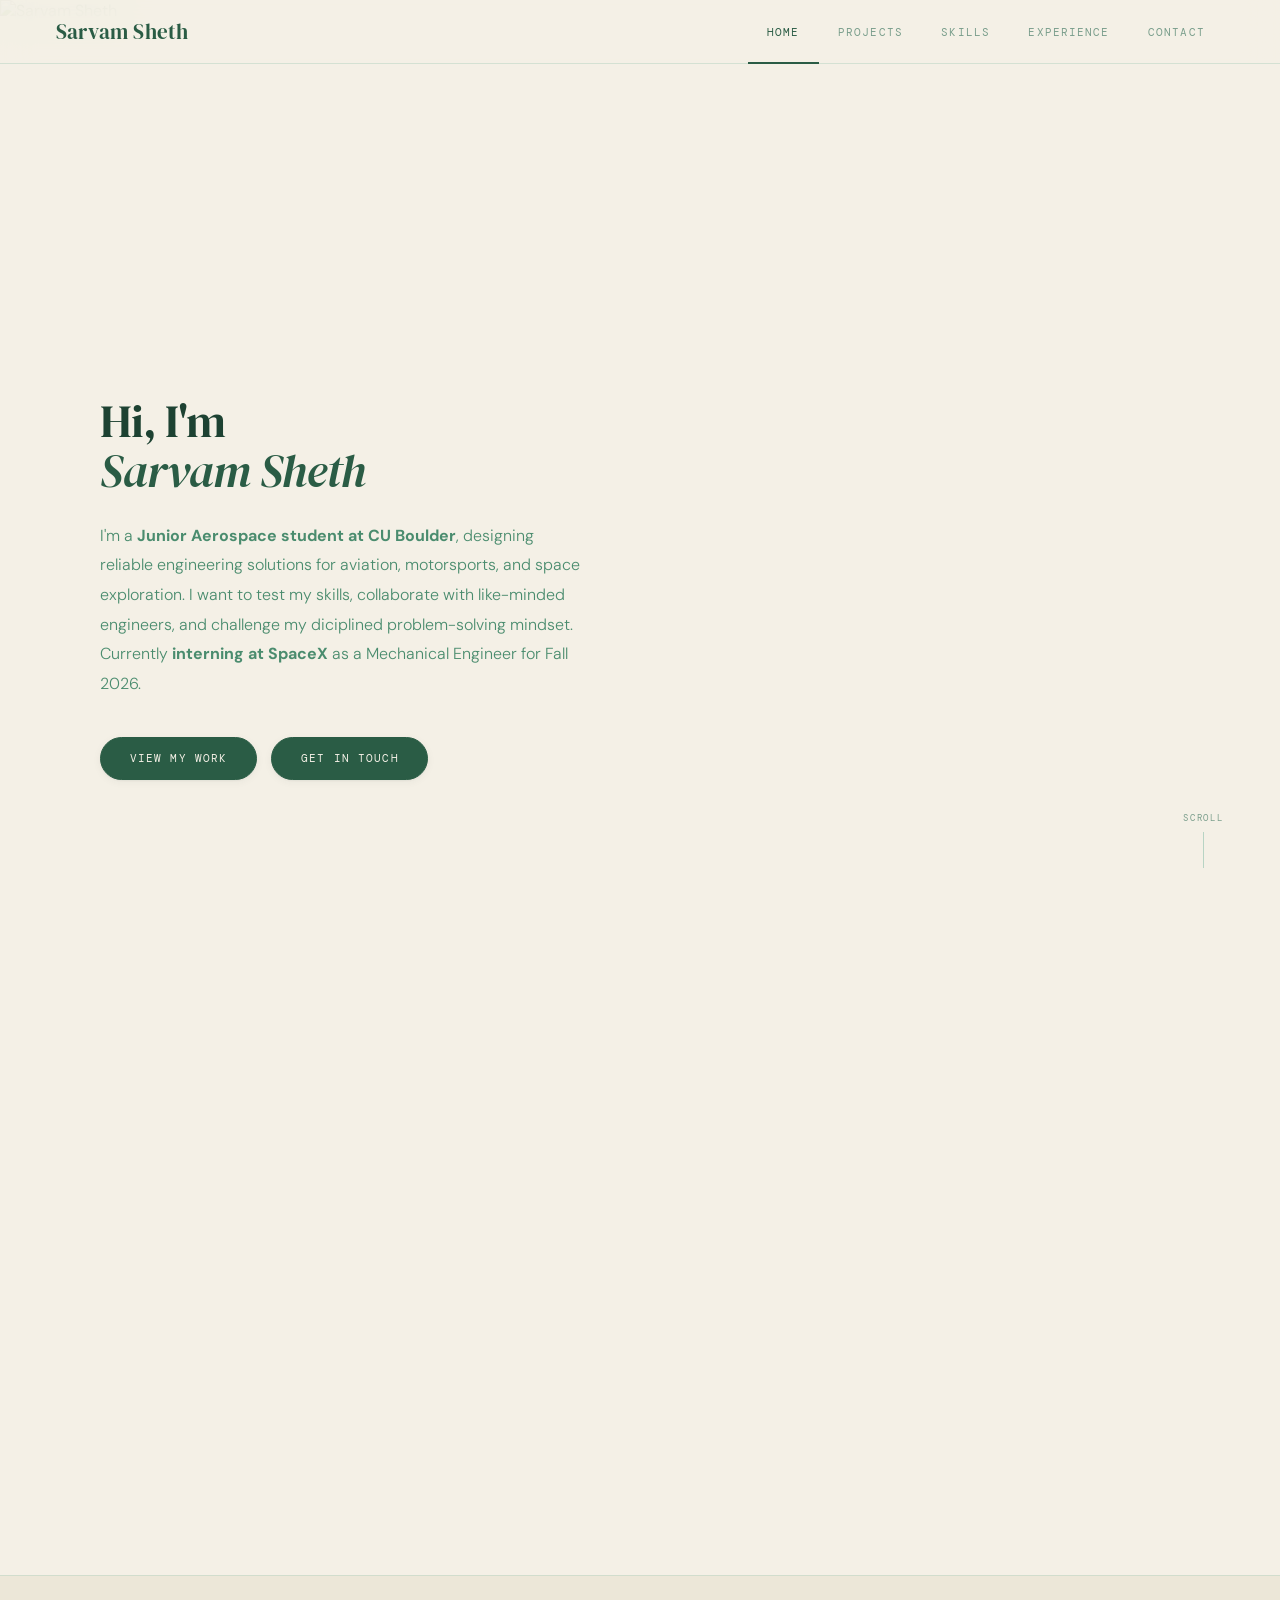
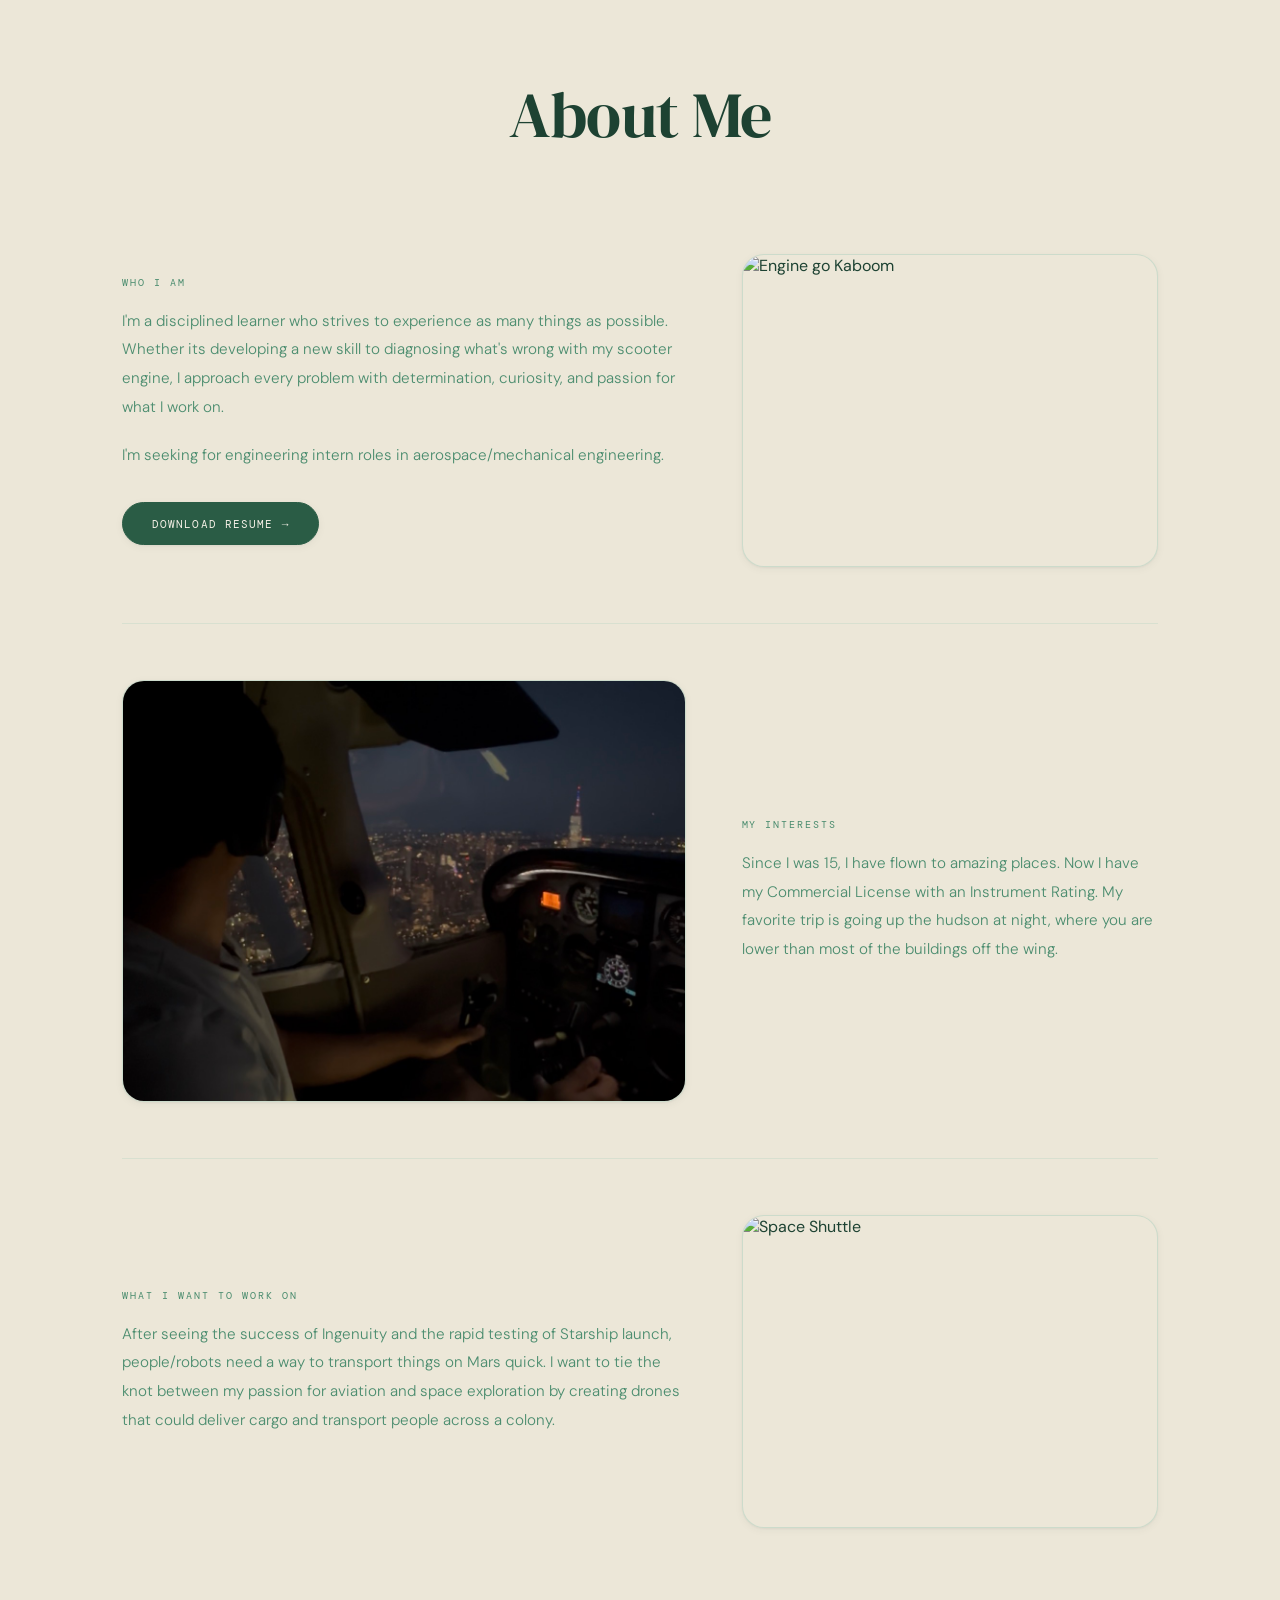
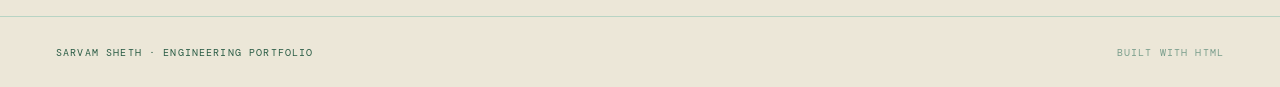
==== commit 15a8341a: "Add files via upload" ====
--- a/index.html
+++ b/index.html
@@ -5,22 +5,15 @@
   <meta charset="UTF-8"/>
   <meta name="viewport" content="width=device-width, initial-scale=1.0"/>
   <title>Sarvam Sheth — Engineering Portfolio</title>
-
   <link rel="preconnect" href="https://fonts.googleapis.com">
-
   <link href="https://fonts.googleapis.com/css2?family=DM+Serif+Display:ital@0;1&family=DM+Mono:wght@400;500&family=DM+Sans:ital,wght@0,300;0,400;0,500;1,300&display=swap" rel="stylesheet">
-
   <link rel="stylesheet" href="styles.css">
 </head>
-
 <body>
 
-<!-- NAVIGATION -->
+<!-- NAV -->
 <nav>
-  <span class="nav-logo" onclick="location.href='index.html'">
-    Sarvam Sheth
-  </span>
-
+  <span class="nav-logo" onclick="location.href='index.html'">Sarvam Sheth</span>
   <ul class="nav-links">
     <li><button onclick="location.href='index.html'" id="nav-index" class="active">Home</button></li>
     <li><button onclick="location.href='projects.html'" id="nav-projects">Projects</button></li>
@@ -30,175 +23,130 @@
   </ul>
 </nav>
 
-<!-- HOME PAGE -->
 <div class="page active" id="page-home">
 
-  <!-- HERO -->
+  <!-- Wrapper is taller than viewport — gives scroll room for sticky hero -->
   <div class="hero-wrapper">
-
     <div class="hero-fullbg" id="hero-sticky">
 
-      <!-- BACKGROUND IMAGE -->
+      <!-- BACKGROUND IMAGE — replace placeholder with your photo -->
       <div class="hero-bg-img">
+        <!--
+          TO ADD YOUR PHOTO:
+          Replace the entire .hero-bg-placeholder div below with:
+          <img src="your-photo.jpg" alt="Sarvam Sheth">
+        -->
         <img src="bikeShort.jpg" alt="Sarvam Sheth">
       </div>
 
-      <!-- CENTERED HERO CARD -->
+      <!-- Text content — appears on scroll -->
       <div class="hero-content">
-
-        <h1 class="hero-title">
-          Hi, I'm<br>
-          <em>Sarvam Sheth</em>
-        </h1>
-
+        <h1 class="hero-title">Hi, I'm<br><em>Sarvam Sheth</em></h1>
         <p class="hero-bio">
-          I'm a <strong>Junior Aerospace student at CU Boulder</strong>,
-          designing reliable engineering solutions for aviation,
-          motorsports, and space exploration.
-          I want to test my skills, collaborate with like-minded engineers,
-          and challenge my disciplined problem-solving mindset.
+          I'm a <strong>Junior Aerospace student at CU Boulder</strong>, designing reliable engineering 
+          solutions for aviation, motorsports, and space exploration.
+          I want to test my skills, collaborate with like-minded engineers, 
+          and challenge my diciplined problem-solving mindset.
           <br>
-          Currently <strong>interning at SpaceX</strong> as a Mechanical
-          Engineer for Fall 2026.
+          Currently <strong>interning at SpaceX</strong> as a Mechanical Engineer for Fall 2026. 
         </p>
-
         <div class="hero-actions">
-          <button class="btn btn-solid"
-            onclick="location.href='projects.html'">
-            View My Work
-          </button>
-
-          <button class="btn btn-solid"
-            onclick="location.href='contact.html'">
-            Get in Touch
-          </button>
+          <button class="btn btn-solid" onclick="location.href='projects.html'">View My Work</button>
+          <button class="btn btn-solid" onclick="location.href='contact.html'">Get in Touch</button>
         </div>
-
       </div>
 
-      <div class="hero-scroll-hint" id="hero-scroll-hint">
-        Scroll
+      <div class="hero-scroll-hint" id="hero-scroll-hint">Scroll</div>
+    </div>
+  </div><!-- /hero-wrapper -->
+
+  <!-- About — centered heading + 3 alternating full-width rows -->
+  <div class="home-about" id="home-about">
+    <div class="page-header" style="text-align:center; border-bottom:none; padding-top:1rem;">
+      <h2 class="page-title">About Me</h2>
+    </div>
+
+    <div class="about-rows">
+
+      <div class="about-row">
+        <div class="about-row-text proj-slide-left">
+          <p class="about-row-label">Who I Am</p>
+          <div class="about-body">
+            <p>
+              I'm a disciplined learner who strives to experience as many things as possible. Whether its 
+              developing a new skill to diagnosing what's wrong with my scooter engine, 
+              I approach every problem with determination, curiosity, and passion for what I work on.
+            </p>
+            <p>
+              I'm seeking for engineering intern roles in aerospace/mechanical engineering.
+            </p>
+          </div>
+          <div style="margin-top:2rem">
+            <a class="btn btn-solid" href="Sarvam Sheth Resume November 2026.pdf">Download Resume →</a>
+          </div>
+        </div>
+        <div class="about-row-img proj-slide-right">
+          <div class="hero-bg-img">
+            <img src="Cooked.jpg" alt="Engine go Kaboom">
+          </div>
+        </div>
+      </div>
+
+      <div class="about-row flip">
+        <div class="about-row-img proj-slide-left">
+          <div class="hero-bg-img">
+            <img src="NYCFlight.jpg" alt="NYC Flight">
+          </div>
+        </div>
+        <div class="about-row-text proj-slide-right">
+          <p class="about-row-label">My Interests</p>
+          <div class="about-body">
+            <p>
+              Since I was 15, I have flown to amazing places. Now I have my Commercial License
+              with an Instrument Rating. My favorite trip is  going up the hudson at night,
+              where you are lower than most of the buildings off the wing.
+            </p>
+          </div>
+        </div>
+      </div>
+
+      <div class="about-row">
+        <div class="about-row-text proj-slide-left">
+          <p class="about-row-label">What I Want to Work On</p>
+          <div class="about-body">
+            <p>
+              After seeing the success of Ingenuity and the rapid testing of Starship launch, 
+              people/robots need a way to transport things on Mars quick. I want to tie the knot
+              between my passion for aviation and space exploration by creating drones that could deliver
+              cargo and transport people across a colony.
+            </p>
+            <p>
+            
+            </p>
+          </div>
+        </div>
+        <div class="about-row-img proj-slide-right">
+          <div class="hero-bg-img">
+            <img src="Shuttle.jpg" alt="Space Shuttle">
+          </div>
+        </div>
       </div>
 
     </div>
   </div>
 
-  <!-- ABOUT ME -->
-  <div class="home-about" id="home-about">
+</div><!-- /home -->
 
-    <div class="page-header"
-      style="text-align:center; border-bottom:none; padding-top:1rem;">
+<!-- ══════════════════════════════════════════
+     PROJECTS
+══════════════════════════════════════════ -->
 
-      <h2 class="page-title">About Me</h2>
 
-    </div>
-
-    <div class="about-rows">
-
-      <!-- WHO I AM -->
-      <div class="about-row">
-
-        <div class="about-row-text proj-slide-left">
-
-          <p class="about-row-label">Who I Am</p>
-
-          <div class="about-body">
-
-            <p>
-              I'm a disciplined learner who strives to experience as many
-              things as possible. Whether it's developing a new skill or
-              diagnosing what's wrong with my scooter engine, I approach
-              every problem with determination, curiosity, and passion
-              for what I work on.
-            </p>
-
-            <p>
-              I'm seeking engineering internship roles in
-              aerospace/mechanical engineering.
-            </p>
-
-          </div>
-
-          <div style="margin-top:2rem">
-            <a class="btn btn-solid"
-              href="Sarvam Sheth Resume November 2026.pdf">
-              Download Resume →
-            </a>
-          </div>
-
-        </div>
-
-        <div class="about-row-img proj-slide-right">
-          <img src="Engine.jpeg" alt="Engine">
-        </div>
-
-      </div>
-
-      <!-- MY INTERESTS -->
-      <div class="about-row flip">
-
-        <div class="about-row-img proj-slide-left">
-          <img src="NYCFlight.jpg" alt="NYC Flight">
-        </div>
-
-        <div class="about-row-text proj-slide-right">
-
-          <p class="about-row-label">My Interests</p>
-
-          <div class="about-body">
-
-            <p>
-              Since I was 15, I have flown to amazing places. Now I have
-              my Commercial License with an Instrument Rating.
-              My favorite trip is going up the Hudson at night,
-              where you are lower than most of the buildings off the wing.
-            </p>
-
-          </div>
-
-        </div>
-
-      </div>
-
-      <!-- WHAT I WANT TO WORK ON -->
-      <div class="about-row">
-
-        <div class="about-row-text proj-slide-left">
-
-          <p class="about-row-label">What I Want to Work On</p>
-
-          <div class="about-body">
-
-            <p>
-              After seeing the success of Ingenuity and the rapid testing
-              of Starship launch, people and robots need a way to transport
-              things on Mars quickly. I want to tie the knot between my
-              passion for aviation and space exploration by creating drones
-              that could deliver cargo and transport people across a colony.
-            </p>
-
-          </div>
-
-        </div>
-
-        <div class="about-row-img proj-slide-right">
-          <img src="Shuttle.jpeg" alt="Space Shuttle">
-        </div>
-
-      </div>
-
-    </div>
-  </div>
-
-</div>
-
-<!-- FOOTER -->
 <footer>
   <span>Sarvam Sheth &middot; Engineering Portfolio</span>
   <span>Built with HTML</span>
 </footer>
 
 <script src="main.js"></script>
-
 </body>
-</html>
+</html>
--- a/styles.css
+++ b/styles.css
@@ -1,1453 +1,745 @@
-
 *, *::before, *::after { box-sizing: border-box; margin: 0; padding: 0; }
 
-:root {
-  --cream: #f4f0e6;
-  --cream2: #ece7d8;
-  --cream3: #e2dccb;
-  --green: #2a5c45;
-  --green2: #1d4232;
-  --green-lt: #4a8c6e;
-  --green-gl: rgba(42,92,69,0.07);
-  --ink: #2a5c45;
-  --ink2: #1d4232;
-  --muted: #7a9e8c;
-  --border: #b8d4c4;
-  --serif: 'DM Serif Display', serif;
-  --mono: 'DM Mono', monospace;
-  --sans: 'DM Sans', sans-serif;
-  --r-lg: 22px;
-  --r-md: 16px;
-  --r-sm: 10px;
-  --r-pill: 999px;
-  --shadow-sm: 0 1px 2px rgba(29,66,50,.05), 0 2px 8px rgba(29,66,50,.05);
-  --shadow-md: 0 4px 14px rgba(29,66,50,.08), 0 1px 3px rgba(29,66,50,.06);
-  --shadow-lg: 0 14px 34px rgba(29,66,50,.12), 0 2px 8px rgba(29,66,50,.06);
-}
-
-html { scroll-behavior: smooth; }
-
-body {
-  background: var(--cream);
-  color: var(--ink);
-  font-family: var(--sans);
-  overflow-x: hidden;
-  min-height: 100vh;
-}
-
-/* NAV */
-nav {
-  position: fixed;
-  top: 0;
-  width: 100%;
-  z-index: 200;
-  display: flex;
-  justify-content: space-between;
-  align-items: center;
-  padding: 0 3.5rem;
-  height: 64px;
-  background: rgba(244,240,230,0.93);
-  backdrop-filter: blur(16px);
-  border-bottom: 1px solid rgba(184,212,196,.55);
-}
-
-.nav-logo {
-  font-family: var(--serif);
-  font-size: 1.3rem;
-  color: var(--green);
-  cursor: pointer;
-  letter-spacing: .01em;
-  user-select: none;
-}
-
-.nav-links {
-  display: flex;
-  gap: 0;
-  list-style: none;
-}
-
-.nav-links li button {
-  display: block;
-  padding: 0 1.2rem;
-  height: 64px;
-  line-height: 64px;
-  font-family: var(--mono);
-  font-size: .7rem;
-  letter-spacing: .1em;
-  text-transform: uppercase;
-  color: var(--muted);
-  background: none;
-  border: none;
-  border-bottom: 2.5px solid transparent;
-  cursor: pointer;
-  transition: color .2s, background .2s, border-color .2s;
-  white-space: nowrap;
-}
-
-.nav-links li button:hover {
-  color: var(--green);
-  background: var(--green-gl);
-  border-radius: var(--r-sm) var(--r-sm) 0 0;
-}
-
-.nav-links li button.active {
-  color: var(--green);
-  border-bottom-color: var(--green);
-}
-
-/* PAGE SYSTEM */
-.page {
-  display: none;
-  padding-top: 64px;
-  min-height: 100vh;
-}
-
-.page.active { display: block; }
-
-/* SHARED */
-.section-eyebrow {
-  font-family: var(--mono);
-  font-size: .65rem;
-  letter-spacing: .22em;
-  text-transform: uppercase;
-  color: var(--green-lt);
-  margin-bottom: .9rem;
-}
-
-h2.page-title {
-  font-family: var(--serif);
-  font-size: clamp(2.4rem, 5vw, 4rem);
-  font-weight: 400;
-  line-height: 1.1;
-  color: var(--ink);
-  letter-spacing: -.01em;
-}
-
-h2.page-title em {
-  color: var(--green);
-  font-style: italic;
-}
-
-.page-header {
-  padding: 5rem 3.5rem 3rem;
-  max-width: 1080px;
-  margin: 0 auto;
-  border-bottom: 1px solid rgba(184,212,196,.5);
-}
-
-/* BUTTONS */
-.btn {
-  display: inline-flex;
-  align-items: center;
-  gap: .55rem;
-  padding: .85rem 1.8rem;
-  font-family: var(--mono);
-  font-size: .7rem;
-  letter-spacing: .1em;
-  text-transform: uppercase;
-  text-decoration: none;
-  cursor: pointer;
-  border: none;
-  border-radius: var(--r-pill);
-  transition: all .18s;
-}
-
-.btn-solid {
-  background: var(--green);
-  color: var(--cream);
-  border: 1px solid var(--green);
-  box-shadow: var(--shadow-sm);
-}
-
-.btn-solid:hover {
-  background: var(--green2);
-  border-color: var(--green2);
-  transform: translateY(-2px);
-  box-shadow: var(--shadow-md);
-}
-
-.btn-outline {
-  background: transparent;
-  color: var(--green);
-  border: 1.5px solid var(--border);
-}
-
-.btn-outline:hover {
-  background: var(--green);
-  color: var(--cream);
-  border-color: var(--green);
-  transform: translateY(-2px);
-  box-shadow: var(--shadow-md);
-}
-
-.btn-ghost {
-  background: rgba(42,92,69,.06);
-  color: var(--green);
-  border: 1.5px solid rgba(42,92,69,.16);
-}
-
-.btn-ghost:hover {
-  background: rgba(42,92,69,.12);
-  border-color: rgba(42,92,69,.3);
-  transform: translateY(-2px);
-}
-
-/* HOME */
-#page-home { padding-top: 0; }
-
-.hero-wrapper {
-  height: 175vh;
-  position: relative;
-}
-
-.hero-fullbg {
-  position: sticky;
-  top: 0;
-  height: 100vh;
-  overflow: hidden;
-  display: flex;
-  align-items: center;
-  justify-content: center;
-  padding: clamp(1rem, 4vw, 3.5rem);
-}
-
-/* HERO BACKGROUND */
-.hero-bg-img {
-  position: absolute;
-  inset: 0;
-  opacity: 0;
-  animation: imgReveal 1.4s 0s cubic-bezier(.25,.46,.45,.94) forwards;
-}
-
-.hero-bg-img img {
-  width: 100%;
-  height: 100%;
-  object-fit: cover;
-  object-position: center top;
-  display: block;
-}
-
-.hero-bg-placeholder {
-  width: 100%;
-  height: 100%;
-  display: flex;
-  flex-direction: column;
-  align-items: center;
-  justify-content: center;
-  gap: 1rem;
-  background: var(--cream2);
-  color: var(--muted);
-}
-
-.hero-bg-placeholder svg {
-  width: 80px;
-  height: 80px;
-  opacity: .25;
-}
-
-.hero-bg-placeholder span {
-  font-family: var(--mono);
-  font-size: .65rem;
-  letter-spacing: .2em;
-  text-transform: uppercase;
-}
-
-.hero-bg-placeholder small {
-  font-family: var(--sans);
-  font-size: .8rem;
-  color: var(--border);
-}
-
-/* HERO CARD */
-.hero-content {
-  position: relative;
-  z-index: 2;
-  width: min(100%, 1140px);
-  max-width: 1140px;
-  margin: 0 auto;
-  padding: clamp(2rem, 5.5vw, 5rem) clamp(1.5rem, 6.8vw, 5.5rem);
-  border-radius: clamp(24px, 4vw, 48px);
-  background: rgba(244,240,230,0.94);
-  box-shadow: 0 24px 64px rgba(29,66,50,.16);
-  transition: none;
-}
-
-.hero-fullbg.text-visible .hero-content {
-  background: rgba(244,240,230,0.94);
-  box-shadow: 0 24px 64px rgba(29,66,50,.16);
-}
-
-.hero-eyebrow {
-  font-family: var(--mono);
-  font-size: .7rem;
-  letter-spacing: .22em;
-  text-transform: uppercase;
-  color: var(--green-lt);
-  margin-bottom: 1.2rem;
-  opacity: 1;
-  transform: none;
-}
-
-h1.hero-title {
-  font-family: var(--serif);
-  font-size: clamp(3.4rem, 8vw, 6.7rem);
-  font-weight: 400;
-  line-height: 1.02;
-  letter-spacing: -.02em;
-  color: var(--green2);
-  max-width: 100%;
-  white-space: normal;
-  opacity: 1;
-  transform: none;
-}
-
-h1.hero-title em {
-  color: var(--green);
-  font-style: italic;
-}
-
-.hero-bio {
-  max-width: 100%;
-  margin-top: clamp(1.5rem, 3.5vw, 2.5rem);
-  font-size: clamp(1.05rem, 2.25vw, 2rem);
-  font-weight: 300;
-  line-height: 1.8;
-  color: var(--green-lt);
-  opacity: 1;
-  transform: none;
-}
-
-.hero-actions {
-  display: flex;
-  gap: 1.1rem;
-  margin-top: clamp(2rem, 4.5vw, 3.5rem);
-  flex-wrap: wrap;
-  opacity: 1;
-  transform: none;
-}
-
-.hero-actions .btn {
-  justify-content: center;
-  padding: 1.35rem 3.4rem;
-  font-size: clamp(.72rem, 1.15vw, .95rem);
-}
-
-.hero-fullbg.text-visible .hero-eyebrow,
-.hero-fullbg.text-visible h1.hero-title,
-.hero-fullbg.text-visible .hero-bio,
-.hero-fullbg.text-visible .hero-actions {
-  opacity: 1;
-  transform: translateY(0);
-}
-
-.hero-scroll-hint {
-  display: none;
-}
-
-/* ABOUT SECTION */
-.home-about {
-  background: var(--cream2);
-  color: var(--green2);
-  padding: 5.5rem 0 2rem;
-  border-top: 1px solid rgba(184,212,196,.5);
-}
-
-.home-about .page-header {
-  max-width: 800px;
-  padding: 0 3.5rem 3rem;
-}
-
-.home-about .section-eyebrow { color: var(--green-lt); }
-.home-about .page-title { color: var(--green2); }
-.home-about .page-title em { color: var(--green); }
-
-.about-body {
-  font-size: .95rem;
-  font-weight: 300;
-  color: var(--green-lt);
-  line-height: 1.9;
-}
-
-.about-body p + p { margin-top: 1.2rem; }
-
-.about-rows {
-  width: 100%;
-  max-width: 1680px;
-  margin: 0 auto;
-  padding: 0 4rem;
-}
-
-.about-row {
-  display: grid;
-  grid-template-columns: minmax(0, .9fr) minmax(0, 1.1fr);
-  gap: clamp(2rem, 5vw, 4.5rem);
-  align-items: center;
-  padding: 4rem 0;
-  border-bottom: 1px solid rgba(184,212,196,.4);
-}
-
-.about-row > * { min-width: 0; }
-.about-row:last-child { border-bottom: none; }
-.about-row.flip { direction: rtl; }
-.about-row.flip > * { direction: ltr; }
-.about-row-text { min-width: 0; }
-
-.about-row-label {
-  font-family: var(--mono);
-  font-size: .62rem;
-  letter-spacing: .2em;
-  text-transform: uppercase;
-  color: var(--green-lt);
-  margin-bottom: 1.1rem;
-}
-
-.about-row-img {
-  width: 100%;
-  min-width: 0;
-  aspect-ratio: 16 / 10;
-  background: var(--cream2);
-  border: 1px solid rgba(184,212,196,.6);
-  border-radius: var(--r-lg);
-  box-shadow: var(--shadow-sm);
-  overflow: hidden;
-  position: relative;
-  transition: box-shadow .25s, transform .25s;
-}
-
-.about-row:hover .about-row-img {
-  box-shadow: var(--shadow-md);
-  transform: translateY(-3px);
-}
-
-.about-row-img img {
-  display: block;
-  width: 100%;
-  height: 100%;
-  object-fit: cover;
-  object-position: center;
-}
-
-/* SLIDE ANIMATIONS */
-.proj-slide-left {
-  opacity: 0;
-  transform: translateX(-80px);
-  transition: opacity .8s cubic-bezier(.16,1,.3,1), transform .8s cubic-bezier(.16,1,.3,1);
-}
-
-.proj-slide-right {
-  opacity: 0;
-  transform: translateX(80px);
-  transition: opacity .8s cubic-bezier(.16,1,.3,1), transform .8s cubic-bezier(.16,1,.3,1);
-  transition-delay: .1s;
-}
-
-.proj-slide-left.slide-in,
-.proj-slide-right.slide-in {
-  opacity: 1;
-  transform: translateX(0);
-}
-
-/* SKILLS */
-.skill-box {
-  border: 1px solid rgba(184,212,196,.7);
-  border-radius: var(--r-md);
-  box-shadow: var(--shadow-sm);
-  padding: 1.6rem 1.5rem 1.4rem;
-  background: var(--cream);
-  position: relative;
-  transition: transform .2s, box-shadow .2s, background .2s, opacity .5s ease, scale .5s cubic-bezier(.16,1,.3,1);
-  opacity: 0;
-  scale: .88;
-}
-
-.skill-box.pop-in { opacity: 1; scale: 1; }
-
-.skill-box:hover {
-  transform: translateY(-4px);
-  box-shadow: var(--shadow-lg);
-  background: var(--cream2);
-}
-
-/* PROJECTS */
-.projects-list {
-  max-width: 1080px;
-  margin: 0 auto;
-  padding: 0 3.5rem 6rem;
-}
-
-.project-item {
-  display: grid;
-  grid-template-columns: 1fr 1fr;
-  gap: 2.5rem;
-  padding: 2.75rem 0;
-  align-items: stretch;
-}
-
-.project-item + .project-item { border-top: 1px solid rgba(184,212,196,.4); }
-.project-item.flip { direction: rtl; }
-.project-item.flip > * { direction: ltr; }
-
-.proj-img-wrap {
-  background: var(--cream2);
-  border: 1px solid rgba(184,212,196,.6);
-  border-radius: var(--r-lg);
-  box-shadow: var(--shadow-sm);
-  aspect-ratio: 4/3;
-  overflow: hidden;
-  position: relative;
-  display: flex;
-  align-items: center;
-  justify-content: center;
-  transition: box-shadow .25s, transform .25s;
-}
-
-.project-item:hover .proj-img-wrap {
-  box-shadow: var(--shadow-md);
-  transform: translateY(-3px);
-}
-
-.proj-img-wrap img {
-  width: 100%;
-  height: 100%;
-  object-fit: cover;
-  position: absolute;
-  inset: 0;
-}
-
-.proj-img-placeholder {
-  display: flex;
-  flex-direction: column;
-  align-items: center;
-  gap: .7rem;
-  color: var(--muted);
-}
-
-.proj-img-placeholder svg { width: 40px; height: 40px; opacity: .3; }
-
-.proj-img-placeholder span {
-  font-family: var(--mono);
-  font-size: .58rem;
-  letter-spacing: .1em;
-  text-transform: uppercase;
-}
-
-.proj-img-placeholder small {
-  font-family: var(--sans);
-  font-size: .73rem;
-  color: var(--border);
-  max-width: 130px;
-  text-align: center;
-  line-height: 1.5;
-}
-
-.proj-content {
-  padding: 1.25rem .5rem;
-  display: flex;
-  flex-direction: column;
-  justify-content: center;
-}
-
-.proj-num {
-  font-family: var(--mono);
-  font-size: .6rem;
-  letter-spacing: .18em;
-  text-transform: uppercase;
-  color: var(--green-lt);
-  margin-bottom: .9rem;
-}
-
-.proj-title {
-  font-family: var(--serif);
-  font-size: 1.85rem;
-  font-weight: 400;
-  line-height: 1.15;
-  margin-bottom: 1rem;
-  color: var(--green2);
-}
-
-.proj-desc {
-  font-size: .87rem;
-  font-weight: 300;
-  color: var(--green-lt);
-  line-height: 1.85;
-  margin-bottom: 1.5rem;
-}
-
-.proj-tags {
-  display: flex;
-  flex-wrap: wrap;
-  gap: .45rem;
-  margin-bottom: 1.8rem;
-}
-
-.tag {
-  font-family: var(--mono);
-  font-size: .58rem;
-  letter-spacing: .1em;
-  text-transform: uppercase;
-  padding: .32rem .8rem;
-  border-radius: var(--r-pill);
-  background: rgba(42,92,69,.06);
-  border: 1px solid rgba(184,212,196,.7);
-  color: var(--green-lt);
-}
-
-.proj-link {
-  font-family: var(--mono);
-  font-size: .67rem;
-  letter-spacing: .12em;
-  text-transform: uppercase;
-  color: var(--green);
-  text-decoration: none;
-  background: none;
-  border: none;
-  padding: 0;
-  display: inline-flex;
-  align-items: center;
-  gap: .5rem;
-  border-bottom: 1.5px solid var(--green);
-  padding-bottom: .15rem;
-  width: fit-content;
-  transition: gap .2s, color .2s;
-  cursor: pointer;
-}
-
-.proj-link:hover { gap: .9rem; color: var(--green2); }
-
-/* SKILLS PAGE */
-.skills-body {
-  max-width: 1080px;
-  margin: 0 auto;
-  padding: 3.5rem 3.5rem 6rem;
-}
-
-.skills-category { margin-bottom: 4.5rem; }
-
-.skills-cat-title {
-  font-family: var(--mono);
-  font-size: .65rem;
-  letter-spacing: .2em;
-  text-transform: uppercase;
-  color: var(--green);
-  padding-bottom: 1rem;
-  border-bottom: 1px solid rgba(42,92,69,.3);
-  margin-bottom: 1.8rem;
-  display: flex;
-  align-items: center;
-  gap: .7rem;
-}
-
-.skills-cat-title::before {
-  content: '';
-  width: 8px;
-  height: 8px;
-  background: var(--green);
-  border-radius: 50%;
-  flex-shrink: 0;
-}
-
-.skills-boxes {
-  display: grid;
-  grid-template-columns: repeat(3, 1fr);
-  gap: 1rem;
-}
-
-.skill-box-tag {
-  position: absolute;
-  top: .8rem;
-  right: .9rem;
-  font-family: var(--mono);
-  font-size: .52rem;
-  letter-spacing: .1em;
-  text-transform: uppercase;
-  color: var(--border);
-}
-
-.skill-box-name {
-  font-family: var(--serif);
-  font-size: 1.2rem;
-  font-weight: 400;
-  margin-bottom: .45rem;
-  color: var(--green2);
-}
-
-.skill-box-level {
-  font-family: var(--mono);
-  font-size: .57rem;
-  letter-spacing: .14em;
-  text-transform: uppercase;
-  color: var(--green-lt);
-  margin-bottom: .75rem;
-}
-
-.skill-box-desc {
-  font-size: .79rem;
-  font-weight: 300;
-  color: var(--green-lt);
-  line-height: 1.72;
-}
-
-/* EXPERIENCE */
-.experience-body {
-  max-width: 1180px;
-  margin: 0 auto;
-  padding: 3.5rem 3.5rem 6rem;
-}
-
-.timeline {
-  position: relative;
-  padding-left: 2.5rem;
-}
-
-.timeline::before {
-  content: '';
-  position: absolute;
-  left: 0;
-  top: 0;
-  bottom: 0;
-  width: 1.5px;
-  background: var(--border);
-}
-
-.timeline-item {
-  position: relative;
-  padding-bottom: 4rem;
-  display: grid;
-  grid-template-columns: 1fr 320px;
-  gap: 3rem;
-  align-items: start;
-}
-
-.timeline-item::before {
-  content: '';
-  position: absolute;
-  left: -2.5rem;
-  top: .55rem;
-  width: 9px;
-  height: 9px;
-  background: var(--green);
-  border-radius: 50%;
-  border: 2.5px solid var(--cream);
-  box-shadow: 0 0 0 1.5px var(--green);
-}
-
-.tl-text { min-width: 0; }
-
-.tl-date {
-  font-family: var(--mono);
-  font-size: .62rem;
-  letter-spacing: .18em;
-  text-transform: uppercase;
-  color: var(--green-lt);
-  margin-bottom: .5rem;
-}
-
-.tl-role {
-  font-family: var(--serif);
-  font-size: 1.7rem;
-  font-weight: 400;
-  line-height: 1.2;
-  color: var(--green2);
-}
-
-.tl-company {
-  font-family: var(--mono);
-  font-size: 1rem;
-  color: var(--muted);
-  letter-spacing: .06em;
-  margin: .45rem 0 1rem;
-}
-
-.tl-desc {
-  font-size: .87rem;
-  font-weight: 300;
-  color: var(--green-lt);
-  line-height: 1.9;
-}
-
-.tl-images {
-  display: grid;
-  grid-template-columns: 1fr 1fr;
-  gap: .5rem;
-  align-content: start;
-}
-
-.tl-img-item {
-  aspect-ratio: 1/1;
-  background: var(--cream2);
-  border: 1px solid rgba(184,212,196,.6);
-  border-radius: var(--r-sm);
-  overflow: hidden;
-  box-shadow: var(--shadow-sm);
-  display: flex;
-  align-items: center;
-  justify-content: center;
-}
-
-.tl-img-item img {
-  width: 100%;
-  height: 100%;
-  object-fit: cover;
-  display: block;
-}
-
-.tl-img-ph {
-  display: flex;
-  flex-direction: column;
-  align-items: center;
-  gap: .4rem;
-  color: var(--muted);
-}
-
-.tl-img-ph svg { width: 22px; height: 22px; opacity: .28; }
-
-.tl-img-ph span {
-  font-family: var(--mono);
-  font-size: .5rem;
-  letter-spacing: .1em;
-  text-transform: uppercase;
-}
-
-.tl-img-cap {
-  font-family: var(--mono);
-  font-size: .5rem;
-  letter-spacing: .1em;
-  text-transform: uppercase;
-  color: var(--muted);
-  margin-top: .25rem;
-}
-
-/* CONTACT */
-.contact-body {
-  max-width: 1080px;
-  margin: 0 auto;
-  padding: 4rem 3.5rem 6rem;
-  display: grid;
-  grid-template-columns: 1.1fr 1fr;
-  gap: 6rem;
-  align-items: start;
-}
-
-.contact-intro {
-  font-size: .97rem;
-  font-weight: 300;
-  color: var(--green-lt);
-  line-height: 1.9;
-  margin-bottom: 2.8rem;
-}
-
-.contact-channels {
-  display: flex;
-  flex-direction: column;
-  gap: .9rem;
-}
-
-.contact-channel {
-  display: flex;
-  align-items: center;
-  gap: 1.4rem;
-  padding: 1.35rem 1.5rem;
-  border: 1px solid rgba(184,212,196,.7);
-  border-radius: var(--r-md);
-  box-shadow: var(--shadow-sm);
-  text-decoration: none;
-  color: var(--green2);
-  background: var(--cream);
-  transition: border-color .2s, transform .2s, box-shadow .2s;
-}
-
-.contact-channel:hover {
-  border-color: var(--green);
-  transform: translateY(-3px);
-  box-shadow: var(--shadow-lg);
-}
-
-.ch-icon {
-  width: 40px;
-  height: 40px;
-  border: 1.5px solid var(--green);
-  border-radius: 50%;
-  display: flex;
-  align-items: center;
-  justify-content: center;
-  color: var(--green);
-  flex-shrink: 0;
-}
-
-.ch-icon svg { width: 17px; height: 17px; }
-.ch-meta { flex: 1; }
-
-.ch-type {
-  font-family: var(--mono);
-  font-size: .58rem;
-  letter-spacing: .18em;
-  text-transform: uppercase;
-  color: var(--muted);
-  margin-bottom: .22rem;
-}
-
-.ch-val { font-size: .9rem; font-weight: 400; }
-
-.ch-arr {
-  font-size: 1.1rem;
-  color: var(--border);
-  transition: color .2s;
-}
-
-.contact-channel:hover .ch-arr { color: var(--green); }
-
-.avail-card {
-  padding: 2.2rem;
-  border: 1px solid rgba(42,92,69,.25);
-  border-radius: var(--r-lg);
-  box-shadow: var(--shadow-md);
-  background: var(--cream2);
-  color: var(--green2);
-}
-
-.avail-status {
-  font-family: var(--mono);
-  font-size: .62rem;
-  letter-spacing: .2em;
-  text-transform: uppercase;
-  color: var(--muted);
-  margin-bottom: 1rem;
-  display: flex;
-  align-items: center;
-  gap: .6rem;
-}
-
-.avail-dot {
-  width: 9px;
-  height: 9px;
-  background: var(--green);
-  border-radius: 50%;
-  box-shadow: 0 0 0 3px rgba(42,92,69,.2);
-  flex-shrink: 0;
-}
-
-.avail-title {
-  font-family: var(--serif);
-  font-size: 1.5rem;
-  line-height: 1.28;
-  color: var(--green2);
-  margin-bottom: 1.1rem;
-}
-
-.avail-detail {
-  font-size: .82rem;
-  font-weight: 300;
-  color: var(--green-lt);
-  line-height: 1.8;
-}
-
-/* FOOTER */
-footer {
-  background: var(--cream2);
-  color: var(--muted);
-  border-top: 1.5px solid var(--border);
-  padding: 1.8rem 3.5rem;
-  display: flex;
-  justify-content: space-between;
-  align-items: center;
-  font-family: var(--mono);
-  font-size: .6rem;
-  letter-spacing: .12em;
-  text-transform: uppercase;
-}
-
-footer span:first-child { color: var(--green); }
-
-/* ANIMATIONS */
-@keyframes fadeUp {
-  from { opacity: 0; transform: translateY(20px); }
-  to { opacity: 1; transform: translateY(0); }
-}
-
-@keyframes fadeIn {
-  from { opacity: 0; }
-  to { opacity: 1; }
-}
-
-@keyframes imgReveal {
-  0% { opacity: 0; transform: scale(1.04); }
-  100% { opacity: 1; transform: scale(1); }
-}
-
-.page-entering .page-header .section-eyebrow {
-  opacity: 0;
-  animation: fadeUp .5s .05s ease forwards;
-}
-
-.page-entering .page-header .page-title {
-  opacity: 0;
-  animation: fadeUp .6s .2s ease forwards;
-}
-
-.reveal {
-  opacity: 0;
-  transform: translateY(24px);
-  transition: opacity .65s ease, transform .65s ease;
-}
-
-.reveal.visible {
-  opacity: 1;
-  transform: none;
-}
-
-/* RESPONSIVE — TABLET */
-@media (max-width: 860px) {
-  nav { padding: 0 1.5rem; }
-  .nav-links li button { padding: 0 .75rem; font-size: .63rem; }
-
-  .home-about { padding: 4rem 0; }
-  .home-about .page-header {
-    padding-left: 1.5rem;
-    padding-right: 1.5rem;
-  }
-
-  .about-rows { padding: 0 1.5rem; }
-
-  .about-row {
-    grid-template-columns: minmax(0, 1fr);
-    gap: 1.5rem;
-    padding: 3rem 0;
-  }
-
-  .about-row.flip { direction: ltr; }
-
-  .about-row-img {
-    width: 100%;
-    aspect-ratio: 16 / 10;
-  }
-
-  .about-row-text,
-  .about-row-img { grid-column: 1; }
-
-  .page-header,
-  .projects-list,
-  .skills-body,
-  .experience-body,
-  .contact-body {
-    padding-left: 1.5rem;
-    padding-right: 1.5rem;
-  }
-
-  .project-item { grid-template-columns: 1fr; }
-  .project-item.flip { direction: ltr; }
-
-  .proj-content {
-    border-left: 1.5px solid var(--border) !important;
-    border-right: none !important;
-    border-top: none;
-  }
-
-  .skills-boxes { grid-template-columns: 1fr 1fr; }
-  .contact-body { grid-template-columns: 1fr; gap: 3rem; }
-  footer { flex-direction: column; gap: .6rem; text-align: center; }
-
-  .timeline-item { grid-template-columns: 1fr; }
-  .tl-images { grid-template-columns: repeat(3, 1fr); position: static; }
-
-  /* Hero tablet */
-  .hero-fullbg { padding: 1.5rem; }
-
-  .hero-content {
-    width: 100%;
-    padding: 2.5rem;
-    border-radius: 30px;
-  }
-
-  h1.hero-title { font-size: clamp(3rem, 9vw, 5rem); }
-
-  .hero-bio { font-size: clamp(1rem, 2.4vw, 1.35rem); }
-}
-
-/* RESPONSIVE — PHONE */
-@media (max-width: 520px) {
-  nav { padding: 0 1rem; height: 52px; }
-  .nav-logo { font-size: .85rem; }
-  .nav-links { gap: 0; }
-  .nav-links li button {
-    padding: 0 .5rem;
-    font-size: .55rem;
-    letter-spacing: .08em;
-  }
-
-  .hero-fullbg {
-    min-height: 100svh;
-    height: auto;
-    padding: 1rem;
-  }
-
-  .hero-content {
-    width: 100%;
-    margin: 0;
-    padding: 2rem 1.5rem;
-    border-radius: 24px;
-  }
-
-  h1.hero-title {
-    font-size: clamp(2.7rem, 12vw, 3.8rem);
-    line-height: 1.04;
-  }
-
-  .hero-bio {
-    margin-top: 1.35rem;
-    font-size: .98rem;
-    line-height: 1.7;
-  }
-
-  .hero-actions {
-    flex-direction: column;
-    margin-top: 1.8rem;
-    gap: .75rem;
-  }
-
-  .hero-actions .btn {
-    width: 100%;
-    padding: 1rem 1.25rem;
-    font-size: .7rem;
-    text-align: center;
-    justify-content: center;
-  }
-
-  .home-about { padding: 3rem 0; }
-  .about-rows { padding: 0 1.2rem; }
-  .page-title { font-size: 1.9rem; }
-
-  .page-header { padding-left: 1.2rem; padding-right: 1.2rem; }
-  .page-header .page-title { font-size: 2rem; }
-
-  .projects-list {
-    padding-left: 1.2rem;
-    padding-right: 1.2rem;
-    padding-bottom: 3rem;
-  }
-
-  .proj-title { font-size: 1.4rem; }
-  .proj-content { padding: 1.5rem 1.2rem; }
-
-  .skills-body { padding: 2rem 1.2rem 4rem; }
-  .skills-boxes { grid-template-columns: 1fr; }
-
-  .experience-body { padding: 2rem 1.2rem 4rem; }
-  .timeline { padding-left: 1.8rem; }
-  .tl-role { font-size: 1.3rem; }
-  .tl-images { grid-template-columns: 1fr 1fr; }
-
-  .contact-body { padding: 2rem 1.2rem 4rem; }
-  .contact-channel { padding: 1rem 1.1rem; gap: 1rem; }
-
-  footer {
-    padding: 1.4rem 1.2rem;
-    flex-direction: column;
-    gap: .5rem;
-    text-align: center;
-  }
-
-  .btn { font-size: .67rem; padding: .75rem 1.4rem; }
-
-  .pmod-header { padding: 0 1.2rem; }
-  .pmod-body { padding: 1.8rem 1.2rem 4rem; }
-  .pmod-title { font-size: 1.6rem; }
-  .pmod-meta { grid-template-columns: 1fr; }
-
-  .pmod-meta-item {
-    border-right: none;
-    border-bottom: 1.5px solid var(--border);
-  }
-
-  .pmod-meta-item:last-child { border-bottom: none; }
-  .pmod-img-grid { grid-template-columns: 1fr; }
-}
-
-/* PROJECT DETAIL MODALS */
-.proj-modal-backdrop {
-  position: fixed;
-  inset: 0;
-  z-index: 500;
-  background: rgba(29,66,50,0.18);
-  opacity: 0;
-  pointer-events: none;
-  transition: opacity .35s ease;
-}
-
-.proj-modal-backdrop.open {
-  opacity: 1;
-  pointer-events: all;
-}
-
-.proj-modal {
-  position: fixed;
-  top: 0;
-  right: 0;
-  bottom: 0;
-  z-index: 600;
-  width: min(840px, 100vw);
-  background: var(--cream);
-  overflow-y: auto;
-  transform: translateX(100%);
-  transition: transform .42s cubic-bezier(.16,1,.3,1);
-  box-shadow: -8px 0 40px rgba(29,66,50,0.12);
-}
-
-.proj-modal.open { transform: translateX(0); }
-
-.pmod-header {
-  position: sticky;
-  top: 0;
-  z-index: 10;
-  background: rgba(244,240,230,0.96);
-  backdrop-filter: blur(12px);
-  border-bottom: 1px solid rgba(184,212,196,.55);
-  padding: 0 2.5rem;
-  height: 60px;
-  display: flex;
-  align-items: center;
-  justify-content: space-between;
-}
-
-.pmod-back {
-  display: flex;
-  align-items: center;
-  gap: .55rem;
-  font-family: var(--mono);
-  font-size: .67rem;
-  letter-spacing: .12em;
-  text-transform: uppercase;
-  color: var(--green);
-  background: none;
-  border: none;
-  cursor: pointer;
-  transition: gap .2s;
-}
-
-.pmod-back:hover { gap: .9rem; }
-.pmod-back svg { width: 14px; height: 14px; flex-shrink: 0; }
-
-.pmod-num {
-  font-family: var(--mono);
-  font-size: .6rem;
-  letter-spacing: .18em;
-  text-transform: uppercase;
-  color: var(--muted);
-}
-
-.pmod-hero-img {
-  width: 100%;
-  aspect-ratio: 16/7;
-  background: var(--cream2);
-  border-bottom: 1.5px solid var(--border);
-  overflow: hidden;
-  position: relative;
-  display: flex;
-  align-items: center;
-  justify-content: center;
-}
-
-.pmod-hero-img img {
-  width: 100%;
-  height: 100%;
-  object-fit: cover;
-  display: block;
-}
-
-.pmod-img-ph {
-  display: flex;
-  flex-direction: column;
-  align-items: center;
-  gap: .7rem;
-  color: var(--muted);
-  text-align: center;
-}
-
-.pmod-img-ph svg { width: 38px; height: 38px; opacity: .28; }
-
-.pmod-img-ph span {
-  font-family: var(--mono);
-  font-size: .58rem;
-  letter-spacing: .12em;
-  text-transform: uppercase;
-}
-
-.pmod-img-ph small {
-  font-family: var(--sans);
-  font-size: .72rem;
-  color: var(--border);
-}
-
-.pmod-body { padding: 3rem 2.5rem 5rem; }
-
-.pmod-title {
-  font-family: var(--serif);
-  font-size: clamp(1.9rem, 4vw, 2.8rem);
-  font-weight: 400;
-  line-height: 1.1;
-  letter-spacing: -.01em;
-  color: var(--green2);
-  margin-bottom: 1rem;
-}
-
-.pmod-tags {
-  display: flex;
-  flex-wrap: wrap;
-  gap: .4rem;
-  margin-bottom: 2.2rem;
-}
-
-.pmod-meta {
-  display: grid;
-  grid-template-columns: repeat(3, 1fr);
-  border: 1px solid rgba(184,212,196,.7);
-  border-radius: var(--r-md);
-  box-shadow: var(--shadow-sm);
-  overflow: hidden;
-  margin-bottom: 3rem;
-}
-
-.pmod-meta-item {
-  padding: 1.1rem 1.2rem;
-  border-right: 1px solid rgba(184,212,196,.6);
-}
-
-.pmod-meta-item:last-child { border-right: none; }
-
-.pmod-meta-label {
-  font-family: var(--mono);
-  font-size: .55rem;
-  letter-spacing: .18em;
-  text-transform: uppercase;
-  color: var(--muted);
-  margin-bottom: .35rem;
-}
-
-.pmod-meta-val {
-  font-size: .88rem;
-  font-weight: 500;
-  color: var(--green2);
-}
-
-.pmod-section { margin-bottom: 3rem; }
-
-.pmod-section-title {
-  font-family: var(--mono);
-  font-size: .62rem;
-  letter-spacing: .2em;
-  text-transform: uppercase;
-  color: var(--green);
-  border-bottom: 1px solid rgba(184,212,196,.6);
-  padding-bottom: .8rem;
-  margin-bottom: 1.4rem;
-}
-
-.pmod-text {
-  font-size: .92rem;
-  font-weight: 300;
-  color: var(--green-lt);
-  line-height: 1.9;
-}
-
-.pmod-text p + p { margin-top: 1.1rem; }
-
-.pmod-img-grid {
-  display: grid;
-  grid-template-columns: 1fr 1fr;
-  gap: 1rem;
-  margin: 2rem 0;
-}
-
-.pmod-img-grid.single { grid-template-columns: 1fr; }
-
-.pmod-inline-img {
-  aspect-ratio: 4/3;
-  background: var(--cream2);
-  border: 1px solid rgba(184,212,196,.6);
-  border-radius: var(--r-md);
-  box-shadow: var(--shadow-sm);
-  overflow: hidden;
-  position: relative;
-  display: flex;
-  align-items: center;
-  justify-content: center;
-}
-
-.pmod-inline-img img {
-  width: 100%;
-  height: 100%;
-  object-fit: cover;
-  display: block;
-}
-
-.pmod-img-cap {
-  font-family: var(--mono);
-  font-size: .57rem;
-  letter-spacing: .1em;
-  text-transform: uppercase;
-  color: var(--muted);
-  margin-top: .45rem;
-}
-
-.pmod-bullets {
-  list-style: none;
-  display: flex;
-  flex-direction: column;
-  gap: .75rem;
-}
-
-.pmod-bullets li {
-  display: flex;
-  gap: .8rem;
-  align-items: flex-start;
-  font-size: .9rem;
-  font-weight: 300;
-  color: var(--green-lt);
-  line-height: 1.75;
-}
-
-.pmod-bullets li::before {
-  content: "→";
-  color: var(--green);
-  font-family: var(--mono);
-  font-size: .78rem;
-  flex-shrink: 0;
-  margin-top: .1rem;
-}
-
-.pmod-link-row {
-  display: flex;
-  gap: 1rem;
-  margin-top: 2.5rem;
-  flex-wrap: wrap;
-}
-
-@media (max-width: 600px) {
-  .pmod-body { padding: 2rem 1.5rem 4rem; }
-  .pmod-header { padding: 0 1.5rem; }
-  .pmod-meta { grid-template-columns: 1fr; }
-
-  .pmod-meta-item {
-    border-right: none;
-    border-bottom: 1.5px solid var(--border);
-  }
-
-  .pmod-meta-item:last-child { border-bottom: none; }
-  .pmod-img-grid { grid-template-columns: 1fr; }
-}
-
-/* ACCESSIBILITY */
-@media (prefers-reduced-motion: reduce) {
-  *,
-  *::before,
-  *::after {
-    scroll-behavior: auto !important;
-    animation-duration: .01ms !important;
-    animation-iteration-count: 1 !important;
-    transition-duration: .01ms !important;
-  }
-
-  .hero-bg-img {
-    animation: none;
-    opacity: 1;
-  }
-}
+    :root {
+      --cream:    #f4f0e6;
+      --cream2:   #ece7d8;
+      --cream3:   #e2dccb;
+      --green:    #2a5c45;
+      --green2:   #1d4232;
+      --green-lt: #4a8c6e;
+      --green-gl: rgba(42,92,69,0.07);
+      --ink:      #2a5c45;
+      --ink2:     #1d4232;
+      --muted:    #7a9e8c;
+      --border:   #b8d4c4;
+      --serif:    'DM Serif Display', serif;
+      --mono:     'DM Mono', monospace;
+      --sans:     'DM Sans', sans-serif;
+      --r-lg: 22px;
+      --r-md: 16px;
+      --r-sm: 10px;
+      --r-pill: 999px;
+      --shadow-sm: 0 1px 2px rgba(29,66,50,.05), 0 2px 8px rgba(29,66,50,.05);
+      --shadow-md: 0 4px 14px rgba(29,66,50,.08), 0 1px 3px rgba(29,66,50,.06);
+      --shadow-lg: 0 14px 34px rgba(29,66,50,.12), 0 2px 8px rgba(29,66,50,.06);
+    }
+
+    html { scroll-behavior: smooth; }
+    body {
+      background: var(--cream);
+      color: var(--ink);
+      font-family: var(--sans);
+      overflow-x: hidden;
+      min-height: 100vh;
+    }
+
+    /* ─── NAV ─── */
+    nav {
+      position: fixed; top: 0; width: 100%; z-index: 200;
+      display: flex; justify-content: space-between; align-items: center;
+      padding: 0 3.5rem;
+      height: 64px;
+      background: rgba(244,240,230,0.93);
+      backdrop-filter: blur(16px);
+      border-bottom: 1px solid rgba(184,212,196,.55);
+    }
+    .nav-logo {
+      font-family: var(--serif);
+      font-size: 1.3rem;
+      color: var(--green);
+      cursor: pointer;
+      letter-spacing: .01em;
+      user-select: none;
+    }
+    .nav-links { display: flex; gap: 0; list-style: none; }
+    .nav-links li button {
+      display: block;
+      padding: 0 1.2rem;
+      height: 64px;
+      line-height: 64px;
+      font-family: var(--mono);
+      font-size: .7rem;
+      letter-spacing: .1em;
+      text-transform: uppercase;
+      color: var(--muted);
+      background: none;
+      border: none;
+      border-bottom: 2.5px solid transparent;
+      cursor: pointer;
+      transition: color .2s, background .2s, border-color .2s;
+      white-space: nowrap;
+    }
+    .nav-links li button:hover { color: var(--green); background: var(--green-gl); border-radius: var(--r-sm) var(--r-sm) 0 0; }
+    .nav-links li button.active { color: var(--green); border-bottom-color: var(--green); }
+
+    /* ─── PAGE SYSTEM ─── */
+    .page { display: none; padding-top: 64px; min-height: 100vh; }
+    .page.active { display: block; }
+
+    /* ─── SHARED ─── */
+    .section-eyebrow {
+      font-family: var(--mono);
+      font-size: .65rem;
+      letter-spacing: .22em;
+      text-transform: uppercase;
+      color: var(--green-lt);
+      margin-bottom: .9rem;
+    }
+    h2.page-title {
+      font-family: var(--serif);
+      font-size: clamp(2.4rem, 5vw, 4rem);
+      font-weight: 400;
+      line-height: 1.1;
+      color: var(--ink);
+      letter-spacing: -.01em;
+    }
+    h2.page-title em { color: var(--green); font-style: italic; }
+    .page-header {
+      padding: 5rem 3.5rem 3rem;
+      max-width: 1080px;
+      margin: 0 auto;
+      border-bottom: 1px solid rgba(184,212,196,.5);
+    }
+
+    /* ─── BUTTONS ─── */
+    .btn {
+      display: inline-flex; align-items: center; gap: .55rem;
+      padding: .85rem 1.8rem;
+      font-family: var(--mono);
+      font-size: .7rem;
+      letter-spacing: .1em;
+      text-transform: uppercase;
+      text-decoration: none;
+      cursor: pointer;
+      border: none;
+      transition: all .18s;
+    }
+    .btn { border-radius: var(--r-pill); }
+    .btn-solid { background: var(--green); color: var(--cream); border: 1px solid var(--green); box-shadow: var(--shadow-sm); }
+    .btn-solid:hover { background: var(--green2); border-color: var(--green2); transform: translateY(-2px); box-shadow: var(--shadow-md); }
+    .btn-outline { background: transparent; color: var(--green); border: 1.5px solid var(--border); }
+    .btn-outline:hover { background: var(--green); color: var(--cream); border-color: var(--green); transform: translateY(-2px); box-shadow: var(--shadow-md); }
+    .btn-ghost { background: rgba(42,92,69,.06); color: var(--green); border: 1.5px solid rgba(42,92,69,.16); }
+    .btn-ghost:hover { background: rgba(42,92,69,.12); border-color: rgba(42,92,69,.3); transform: translateY(-2px); }
+
+    /* ═══════════════ HOME ═══════════════ */
+    #page-home { padding-top: 0; }
+
+    /* Tall wrapper gives scroll room while hero is sticky */
+    .hero-wrapper {
+      height: 175vh;
+      position: relative;
+    }
+
+    /* Sticks to top while user scrolls through the wrapper */
+    .hero-fullbg {
+      position: sticky;
+      top: 0;
+      height: 100vh;
+      overflow: hidden;
+      display: flex;
+      align-items: flex-end;
+    }
+
+    /* BG image — reveals on page load */
+    .hero-bg-img {
+      position: absolute; inset: 0;
+      opacity: 0;
+      animation: imgReveal 1.4s 0s cubic-bezier(.25,.46,.45,.94) forwards;
+    }
+    .hero-bg-img img {
+      width: 100%; height: 100%;
+      object-fit: cover; object-position: center top;
+      display: block;
+    }
+    .hero-bg-placeholder {
+      width: 100%; height: 100%;
+      display: flex; flex-direction: column;
+      align-items: center; justify-content: center; gap: 1rem;
+      background: var(--cream2); color: var(--muted);
+    }
+    .hero-bg-placeholder svg { width: 80px; height: 80px; opacity: .25; }
+    .hero-bg-placeholder span { font-family: var(--mono); font-size: .65rem; letter-spacing: .2em; text-transform: uppercase; }
+    .hero-bg-placeholder small { font-family: var(--sans); font-size: .8rem; color: var(--border); }
+
+    /* Removed: previously a full-viewport radial-gradient fade sat behind the
+       box and bled blur upward across the photo. The box below now provides
+       all the contrast on its own, cleanly contained. */
+
+    /* Text content — scroll-driven, sits on its own solid card
+       so it stays readable without washing out the rest of the photo */
+    .hero-content {
+      position: relative; z-index: 2;
+      margin: 0 3.5rem 5rem;
+      max-width: 660px;
+      padding: 2.5rem 2.75rem;
+      border-radius: 28px;
+      background: rgba(244,240,230,0);
+      box-shadow: none;
+      transition: background .8s ease, box-shadow .8s ease;
+    }
+    .hero-fullbg.text-visible .hero-content {
+      background: rgba(244,240,230,0.94);
+      box-shadow: 0 24px 64px rgba(29,66,50,.16);
+    }
+    .hero-eyebrow {
+      font-family: var(--mono);
+      font-size: .7rem; letter-spacing: .22em; text-transform: uppercase;
+      color: var(--green-lt); margin-bottom: 1.2rem;
+      opacity: 0; transform: translateY(32px);
+      transition: opacity .6s ease, transform .6s ease;
+      transition-delay: 0s;
+    }
+    h1.hero-title {
+      font-family: var(--serif);
+      font-size: clamp(2.3rem, 3.6vw, 3.6rem);
+      font-weight: 400; line-height: 1.08; letter-spacing: -.02em;
+      color: var(--green2);
+      white-space: nowrap;
+      opacity: 0; transform: translateY(32px);
+      transition: opacity .65s ease, transform .65s ease;
+      transition-delay: 0.1s;
+    }
+    h1.hero-title em { color: var(--green); font-style: italic; }
+    .hero-bio {
+      margin-top: 1.6rem;
+      font-size: 1rem; font-weight: 300; line-height: 1.85;
+      color: var(--green-lt); max-width: 480px;
+      opacity: 0; transform: translateY(32px);
+      transition: opacity .65s ease, transform .65s ease;
+      transition-delay: 0.22s;
+    }
+    .hero-actions {
+      display: flex; gap: .9rem; margin-top: 2.4rem; flex-wrap: wrap;
+      opacity: 0; transform: translateY(28px);
+      transition: opacity .6s ease, transform .6s ease;
+      transition-delay: 0.34s;
+    }
+
+    /* Text-visible state — triggered by JS on scroll */
+    .hero-fullbg.text-visible .hero-eyebrow,
+    .hero-fullbg.text-visible h1.hero-title,
+    .hero-fullbg.text-visible .hero-bio,
+    .hero-fullbg.text-visible .hero-actions {
+      opacity: 1; transform: translateY(0);
+    }
+
+    /* Scroll hint — visible after image loads, fades when text appears */
+    .hero-scroll-hint {
+      position: absolute; bottom: 2rem; right: 3.5rem;
+      font-family: var(--mono); font-size: .58rem; letter-spacing: .2em; text-transform: uppercase;
+      color: var(--muted);
+      display: flex; flex-direction: column; align-items: center; gap: .5rem;
+      opacity: 0;
+      transition: opacity .5s ease;
+    }
+    .hero-scroll-hint.hint-show { opacity: 1; }
+    .hero-fullbg.text-visible .hero-scroll-hint { opacity: 0; pointer-events: none; }
+    .hero-scroll-hint::after { content: ''; width: 1px; height: 36px; background: var(--border); }
+
+    /* Home — about section: centered heading, full-width edge to edge */
+    .home-about {
+      background: var(--cream2);
+      color: var(--green2);
+      padding: 5.5rem 0 2rem;
+      border-top: 1px solid rgba(184,212,196,.5);
+    }
+    .home-about .page-header { max-width: 800px; padding: 0 3.5rem 3rem; }
+    .home-about .section-eyebrow { color: var(--green-lt); }
+    .home-about .page-title { color: var(--green2); }
+    .home-about .page-title em { color: var(--green); }
+    .about-body {
+      font-size: .95rem;
+      font-weight: 300;
+      color: var(--green-lt);
+      line-height: 1.9;
+    }
+    .about-body p + p { margin-top: 1.2rem; }
+
+    /* Alternating rows — mirrors the Projects zig-zag, pulled toward center
+       with generous side margins and a smaller image column */
+    .about-rows { max-width: 1180px; margin: 0 auto; padding: 0 4.5rem; }
+    .about-row {
+      display: grid;
+      grid-template-columns: 1.15fr 0.85fr;
+      gap: 3.5rem;
+      align-items: center;
+      padding: 3.5rem 0;
+      border-bottom: 1px solid rgba(184,212,196,.4);
+    }
+    .about-row:last-child { border-bottom: none; }
+    /* Default: text left, image right */
+    .about-row-text { order: 1; }
+    .about-row-img { order: 2; }
+    /* Flip: image left, text right. Uses `order`, not direction:rtl, so it
+       works no matter which element comes first in the HTML */
+    .about-row.flip .about-row-img { order: 1; }
+    .about-row.flip .about-row-text { order: 2; }
+    .about-row-label {
+      font-family: var(--mono); font-size: .62rem; letter-spacing: .2em;
+      text-transform: uppercase; color: var(--green-lt); margin-bottom: 1.1rem;
+    }
+    .about-row-img {
+      background: var(--cream2);
+      border: 1px solid rgba(184,212,196,.6);
+      border-radius: var(--r-lg);
+      box-shadow: var(--shadow-sm);
+      aspect-ratio: 4/3;
+      overflow: hidden;
+      position: relative;
+      display: flex; align-items: center; justify-content: center;
+      transition: box-shadow .25s, transform .25s;
+    }
+    .about-row:hover .about-row-img { box-shadow: var(--shadow-md); transform: translateY(-3px); }
+    .about-row-img .hero-bg-img { position: absolute; inset: 0; opacity: 1; animation: none; }
+    .about-row-img img { width: 100%; height: 100%; object-fit: cover; object-position: center; display: block; }
+
+
+    /* ── Project slide-in from sides ── */
+    .proj-slide-left {
+      opacity: 0; transform: translateX(-80px);
+      transition: opacity .8s cubic-bezier(.16,1,.3,1), transform .8s cubic-bezier(.16,1,.3,1);
+    }
+    .proj-slide-right {
+      opacity: 0; transform: translateX(80px);
+      transition: opacity .8s cubic-bezier(.16,1,.3,1), transform .8s cubic-bezier(.16,1,.3,1);
+      transition-delay: 0.1s;
+    }
+    .proj-slide-left.slide-in  { opacity: 1; transform: translateX(0); }
+    .proj-slide-right.slide-in { opacity: 1; transform: translateX(0); }
+
+    /* ── Skill box pop-in ── */
+    .skill-box {
+      border: 1px solid rgba(184,212,196,.7);
+      border-radius: var(--r-md);
+      box-shadow: var(--shadow-sm);
+      padding: 1.6rem 1.5rem 1.4rem;
+      background: var(--cream);
+      position: relative;
+      transition: transform .2s, box-shadow .2s, background .2s,
+                  opacity .5s ease, scale .5s cubic-bezier(.16,1,.3,1);
+      opacity: 0;
+      scale: 0.88;
+    }
+    .skill-box.pop-in { opacity: 1; scale: 1; }
+    .skill-box:hover { transform: translateY(-4px); box-shadow: var(--shadow-lg); background: var(--cream2); }
+
+    /* ═══════════════ PROJECTS ═══════════════ */
+    .projects-list {
+      max-width: 1080px;
+      margin: 0 auto;
+      padding: 0 3.5rem 6rem;
+    }
+    .project-item {
+      display: grid;
+      grid-template-columns: 1fr 1fr;
+      gap: 2.5rem;
+      padding: 2.75rem 0;
+      align-items: stretch;
+    }
+    .project-item + .project-item { border-top: 1px solid rgba(184,212,196,.4); }
+    .project-item.flip { direction: rtl; }
+    .project-item.flip > * { direction: ltr; }
+    .proj-img-wrap {
+      background: var(--cream2);
+      border: 1px solid rgba(184,212,196,.6);
+      border-radius: var(--r-lg);
+      box-shadow: var(--shadow-sm);
+      aspect-ratio: 4/3;
+      overflow: hidden;
+      position: relative;
+      display: flex; align-items: center; justify-content: center;
+      transition: box-shadow .25s, transform .25s;
+    }
+    .project-item:hover .proj-img-wrap { box-shadow: var(--shadow-md); transform: translateY(-3px); }
+    .proj-img-wrap img { width: 100%; height: 100%; object-fit: cover; position: absolute; inset: 0; }
+    .proj-img-placeholder { display: flex; flex-direction: column; align-items: center; gap: .7rem; color: var(--muted); }
+    .proj-img-placeholder svg { width: 40px; height: 40px; opacity: .3; }
+    .proj-img-placeholder span { font-family: var(--mono); font-size: .58rem; letter-spacing: .1em; text-transform: uppercase; }
+    .proj-img-placeholder small { font-family: var(--sans); font-size: .73rem; color: var(--border); max-width: 130px; text-align: center; line-height: 1.5; }
+    .proj-content {
+      padding: 1.25rem .5rem;
+      display: flex; flex-direction: column; justify-content: center;
+    }
+    .proj-num { font-family: var(--mono); font-size: .6rem; letter-spacing: .18em; text-transform: uppercase; color: var(--green-lt); margin-bottom: .9rem; }
+    .proj-title { font-family: var(--serif); font-size: 1.85rem; font-weight: 400; line-height: 1.15; margin-bottom: 1rem; color: var(--green2); }
+    .proj-desc { font-size: .87rem; font-weight: 300; color: var(--green-lt); line-height: 1.85; margin-bottom: 1.5rem; }
+    .proj-tags { display: flex; flex-wrap: wrap; gap: .45rem; margin-bottom: 1.8rem; }
+    .tag {
+      font-family: var(--mono); font-size: .58rem; letter-spacing: .1em; text-transform: uppercase;
+      padding: .32rem .8rem; border-radius: var(--r-pill); background: rgba(42,92,69,.06);
+      border: 1px solid rgba(184,212,196,.7); color: var(--green-lt);
+    }
+    .proj-link {
+      font-family: var(--mono); font-size: .67rem; letter-spacing: .12em; text-transform: uppercase;
+      color: var(--green); text-decoration: none; background: none; border: none; padding: 0;
+      display: inline-flex; align-items: center; gap: .5rem;
+      border-bottom: 1.5px solid var(--green); padding-bottom: .15rem; width: fit-content;
+      transition: gap .2s, color .2s; cursor: pointer;
+    }
+    .proj-link:hover { gap: .9rem; color: var(--green2); }
+
+    /* ═══════════════ SKILLS ═══════════════ */
+    .skills-body { max-width: 1080px; margin: 0 auto; padding: 3.5rem 3.5rem 6rem; }
+    .skills-category { margin-bottom: 4.5rem; }
+    .skills-cat-title {
+      font-family: var(--mono); font-size: .65rem; letter-spacing: .2em; text-transform: uppercase;
+      color: var(--green); padding-bottom: 1rem;
+      border-bottom: 1px solid rgba(42,92,69,.3); margin-bottom: 1.8rem;
+      display: flex; align-items: center; gap: .7rem;
+    }
+    .skills-cat-title::before { content: ''; width: 8px; height: 8px; background: var(--green); border-radius: 50%; flex-shrink: 0; }
+    .skills-boxes {
+      display: grid;
+      grid-template-columns: repeat(3, 1fr);
+      gap: 1rem;
+    }
+
+    .skill-box-tag {
+      position: absolute; top: .8rem; right: .9rem;
+      font-family: var(--mono); font-size: .52rem; letter-spacing: .1em; text-transform: uppercase;
+      color: var(--border);
+    }
+    .skill-box-name { font-family: var(--serif); font-size: 1.2rem; font-weight: 400; margin-bottom: .45rem; color: var(--green2); }
+    .skill-box-level { font-family: var(--mono); font-size: .57rem; letter-spacing: .14em; text-transform: uppercase; color: var(--green-lt); margin-bottom: .75rem; }
+    .skill-box-desc { font-size: .79rem; font-weight: 300; color: var(--green-lt); line-height: 1.72; }
+
+    /* ═══════════════ EXPERIENCE ═══════════════ */
+    .experience-body { max-width: 1280px; margin: 0 auto; padding: 3.5rem 3.5rem 6rem; }
+    .timeline { position: relative; padding-left: 2.5rem; }
+    .timeline::before { content: ''; position: absolute; left: 0; top: 0; bottom: 0; width: 1.5px; background: var(--border); }
+    .timeline-item {
+      position: relative; padding-bottom: 4rem;
+      display: grid; grid-template-columns: minmax(0, 1fr) 440px;
+      gap: 3rem; align-items: start;
+    }
+    .timeline-item::before {
+      content: ''; position: absolute; left: -2.5rem; top: .55rem;
+      width: 9px; height: 9px; background: var(--green); border-radius: 50%;
+      border: 2.5px solid var(--cream); box-shadow: 0 0 0 1.5px var(--green);
+    }
+    .tl-text { min-width: 0; }
+    .tl-date { font-family: var(--mono); font-size: .62rem; letter-spacing: .18em; text-transform: uppercase; color: var(--green-lt); margin-bottom: .5rem; }
+    .tl-role { font-family: var(--serif); font-size: 1.7rem; font-weight: 400; line-height: 1.2; color: var(--green2); }
+    .tl-company { font-family: var(--mono); font-size: .73rem; color: var(--muted); letter-spacing: .06em; margin: .45rem 0 1rem; }
+    .tl-desc { font-size: .87rem; font-weight: 300; color: var(--green-lt); line-height: 1.9; }
+    .tl-images {
+      display: grid;
+      grid-template-columns: 1fr 1fr;
+      gap: .9rem .75rem;
+      align-content: start;
+    }
+    .tl-img-item {
+      aspect-ratio: 4/3; background: var(--cream2);
+      border: 1px solid rgba(184,212,196,.6); border-radius: var(--r-md); overflow: hidden;
+      box-shadow: var(--shadow-sm); cursor: zoom-in;
+      transition: box-shadow .2s, transform .2s;
+      display: flex; align-items: center; justify-content: center;
+    }
+    .tl-img-item:hover { box-shadow: var(--shadow-md); transform: translateY(-2px); }
+    .tl-img-item img { width: 100%; height: 100%; object-fit: cover; display: block; }
+    .tl-img-ph { display: flex; flex-direction: column; align-items: center; gap: .4rem; color: var(--muted); }
+    .tl-img-ph svg { width: 22px; height: 22px; opacity: .28; }
+    .tl-img-ph span { font-family: var(--mono); font-size: .5rem; letter-spacing: .1em; text-transform: uppercase; }
+    .tl-img-cap { font-family: var(--mono); font-size: .6rem; letter-spacing: .08em; text-transform: uppercase; color: var(--muted); margin-top: .4rem; line-height: 1.5; }
+    @media (max-width: 1100px) {
+      .timeline-item { grid-template-columns: minmax(0, 1fr) 340px; gap: 2rem; }
+    }
+    @media (max-width: 860px) {
+      .timeline-item { grid-template-columns: 1fr; }
+      .tl-images { grid-template-columns: repeat(2, 1fr); }
+    }
+
+    /* ═══════════════ CONTACT ═══════════════ */
+    .contact-body {
+      max-width: 1080px; margin: 0 auto;
+      padding: 4rem 3.5rem 6rem;
+      display: grid; grid-template-columns: 1.1fr 1fr; gap: 6rem; align-items: start;
+    }
+    .contact-intro { font-size: .97rem; font-weight: 300; color: var(--green-lt); line-height: 1.9; margin-bottom: 2.8rem; }
+    .contact-channels { display: flex; flex-direction: column; gap: .9rem; }
+    .contact-channel {
+      display: flex; align-items: center; gap: 1.4rem;
+      padding: 1.35rem 1.5rem;
+      border: 1px solid rgba(184,212,196,.7);
+      border-radius: var(--r-md);
+      box-shadow: var(--shadow-sm);
+      text-decoration: none; color: var(--green2); background: var(--cream);
+      transition: border-color .2s, transform .2s, box-shadow .2s;
+    }
+    .contact-channel:hover { border-color: var(--green); transform: translateY(-3px); box-shadow: var(--shadow-lg); }
+    .ch-icon {
+      width: 40px; height: 40px; border: 1.5px solid var(--green); border-radius: 50%;
+      display: flex; align-items: center; justify-content: center; color: var(--green); flex-shrink: 0;
+    }
+    .ch-icon svg { width: 17px; height: 17px; }
+    .ch-meta { flex: 1; }
+    .ch-type { font-family: var(--mono); font-size: .58rem; letter-spacing: .18em; text-transform: uppercase; color: var(--muted); margin-bottom: .22rem; }
+    .ch-val { font-size: .9rem; font-weight: 400; }
+    .ch-arr { font-size: 1.1rem; color: var(--border); transition: color .2s; }
+    .contact-channel:hover .ch-arr { color: var(--green); }
+
+    .avail-card {
+      padding: 2.2rem; border: 1px solid rgba(42,92,69,.25);
+      border-radius: var(--r-lg);
+      box-shadow: var(--shadow-md);
+      background: var(--cream2); color: var(--green2);
+    }
+    .avail-status { font-family: var(--mono); font-size: .62rem; letter-spacing: .2em; text-transform: uppercase; color: var(--muted); margin-bottom: 1rem; display: flex; align-items: center; gap: .6rem; }
+    .avail-dot { width: 9px; height: 9px; background: var(--green); border-radius: 50%; box-shadow: 0 0 0 3px rgba(42,92,69,.2); flex-shrink: 0; }
+    .avail-title { font-family: var(--serif); font-size: 1.5rem; line-height: 1.28; color: var(--green2); margin-bottom: 1.1rem; }
+    .avail-detail { font-size: .82rem; font-weight: 300; color: var(--green-lt); line-height: 1.8; }
+
+    /* ─── FOOTER ─── */
+    footer {
+      background: var(--cream2); color: var(--muted);
+      border-top: 1.5px solid var(--border);
+      padding: 1.8rem 3.5rem;
+      display: flex; justify-content: space-between; align-items: center;
+      font-family: var(--mono); font-size: .6rem; letter-spacing: .12em; text-transform: uppercase;
+    }
+    footer span:first-child { color: var(--green); }
+
+    /* ─── ANIMATIONS ─── */
+    @keyframes fadeUp {
+      from { opacity: 0; transform: translateY(20px); }
+      to   { opacity: 1; transform: translateY(0); }
+    }
+    @keyframes fadeIn {
+      from { opacity: 0; }
+      to   { opacity: 1; }
+    }
+    @keyframes imgReveal {
+      0%   { opacity: 0; transform: scale(1.04); }
+      100% { opacity: 1; transform: scale(1); }
+    }
+
+    /* Page-header entrance animation (triggered via .page-entering class) */
+    .page-entering .page-header .section-eyebrow {
+      opacity: 0;
+      animation: fadeUp .5s .05s ease forwards;
+    }
+    .page-entering .page-header .page-title {
+      opacity: 0;
+      animation: fadeUp .6s .2s ease forwards;
+    }
+
+    .reveal { opacity: 0; transform: translateY(24px); transition: opacity .65s ease, transform .65s ease; }
+    .reveal.visible { opacity: 1; transform: none; }
+
+    /* ─── RESPONSIVE ─── */
+    /* ── Tablet (≤860px) ── */
+    @media (max-width: 860px) {
+      nav { padding: 0 1.5rem; }
+      .nav-links li button { padding: 0 .75rem; font-size: .63rem; }
+      #page-home .hero { grid-template-columns: 1fr; padding: 3.5rem 1.5rem; gap: 2.5rem; }
+      .hero-photo-wrap { max-width: 260px; }
+      .home-about { padding: 4rem 0; }
+      .home-about .page-header { padding-left: 1.5rem; padding-right: 1.5rem; }
+      .about-rows { padding: 0 1.5rem; }
+      .about-row { grid-template-columns: 1fr; gap: 2rem; padding: 3rem 0; }
+      .about-row-text, .about-row-img,
+      .about-row.flip .about-row-img, .about-row.flip .about-row-text { order: 0; }
+      .page-header, .projects-list, .skills-body, .experience-body, .contact-body { padding-left: 1.5rem; padding-right: 1.5rem; }
+      .project-item { grid-template-columns: 1fr; }
+      .project-item.flip { direction: ltr; }
+      .proj-content { border-left: 1.5px solid var(--border) !important; border-right: none !important; border-top: none; }
+      .skills-boxes { grid-template-columns: 1fr 1fr; }
+      .contact-body { grid-template-columns: 1fr; gap: 3rem; }
+      footer { flex-direction: column; gap: .6rem; text-align: center; }
+      .timeline-item { grid-template-columns: 1fr; }
+      .tl-images { grid-template-columns: repeat(2, 1fr); position: static; }
+    }
+
+    /* ── Phone (≤520px) ── */
+    @media (max-width: 520px) {
+      /* Nav */
+      nav { padding: 0 1rem; height: 52px; }
+      .nav-logo { font-size: .85rem; }
+      .nav-links { gap: 0; }
+      .nav-links li button { padding: 0 .5rem; font-size: .55rem; letter-spacing: .08em; }
+
+      /* Hero */
+      .hero-content { margin: 0 1.2rem 3rem; padding: 1.6rem 1.5rem; border-radius: 20px; max-width: none; }
+      h1.hero-title { font-size: 1.9rem; white-space: normal; }
+      .hero-bio { font-size: .88rem; }
+      .hero-actions { flex-direction: column; gap: .6rem; }
+      .hero-actions .btn { text-align: center; justify-content: center; }
+      .hero-scroll-hint { right: 1.2rem; }
+
+      /* Home about */
+      .home-about { padding: 3rem 1.2rem; }
+      .page-title { font-size: 1.9rem; }
+
+      /* Page headers */
+      .page-header { padding-left: 1.2rem; padding-right: 1.2rem; }
+      .page-header .page-title { font-size: 2rem; }
+
+      /* Projects */
+      .projects-list { padding-left: 1.2rem; padding-right: 1.2rem; padding-bottom: 3rem; }
+      .proj-title { font-size: 1.4rem; }
+      .proj-content { padding: 1.5rem 1.2rem; }
+
+      /* Skills */
+      .skills-body { padding: 2rem 1.2rem 4rem; }
+      .skills-boxes { grid-template-columns: 1fr; }
+
+      /* Experience */
+      .experience-body { padding: 2rem 1.2rem 4rem; }
+      .timeline { padding-left: 1.8rem; }
+      .tl-role { font-size: 1.3rem; }
+      .tl-images { grid-template-columns: 1fr 1fr; }
+
+      /* Contact */
+      .contact-body { padding: 2rem 1.2rem 4rem; }
+      .contact-channel { padding: 1rem 1.1rem; gap: 1rem; }
+
+      /* Footer */
+      footer { padding: 1.4rem 1.2rem; flex-direction: column; gap: .5rem; text-align: center; }
+
+      /* Buttons */
+      .btn { font-size: .67rem; padding: .75rem 1.4rem; }
+
+      /* Project modals */
+      .pmod-header { padding: 0 1.2rem; }
+      .pmod-body { padding: 1.8rem 1.2rem 4rem; }
+      .pmod-title { font-size: 1.6rem; }
+      .pmod-meta { grid-template-columns: 1fr; }
+      .pmod-meta-item { border-right: none; border-bottom: 1.5px solid var(--border); }
+      .pmod-meta-item:last-child { border-bottom: none; }
+      .pmod-img-grid { grid-template-columns: 1fr; }
+    }
+
+    /* ═══════════════ PROJECT DETAIL MODAL ═══════════════ */
+    .proj-modal-backdrop {
+      position: fixed; inset: 0; z-index: 500;
+      background: rgba(29,66,50,0.18);
+      opacity: 0; pointer-events: none;
+      transition: opacity .35s ease;
+    }
+    .proj-modal-backdrop.open { opacity: 1; pointer-events: all; }
+
+    .proj-modal {
+      position: fixed; top: 0; right: 0; bottom: 0; z-index: 600;
+      width: min(840px, 100vw);
+      background: var(--cream);
+      overflow-y: auto;
+      transform: translateX(100%);
+      transition: transform .42s cubic-bezier(.16,1,.3,1);
+      box-shadow: -8px 0 40px rgba(29,66,50,0.12);
+    }
+    .proj-modal.open { transform: translateX(0); }
+
+    .pmod-header {
+      position: sticky; top: 0; z-index: 10;
+      background: rgba(244,240,230,0.96);
+      backdrop-filter: blur(12px);
+      border-bottom: 1px solid rgba(184,212,196,.55);
+      padding: 0 2.5rem; height: 60px;
+      display: flex; align-items: center; justify-content: space-between;
+    }
+    .pmod-back {
+      display: flex; align-items: center; gap: .55rem;
+      font-family: var(--mono); font-size: .67rem; letter-spacing: .12em; text-transform: uppercase;
+      color: var(--green); background: none; border: none; cursor: pointer;
+      transition: gap .2s;
+    }
+    .pmod-back:hover { gap: .9rem; }
+    .pmod-back svg { width: 14px; height: 14px; flex-shrink: 0; }
+    .pmod-num { font-family: var(--mono); font-size: .6rem; letter-spacing: .18em; text-transform: uppercase; color: var(--muted); }
+
+    .pmod-hero-img {
+      width: 100%; aspect-ratio: 16/7;
+      background: var(--cream2);
+      border-bottom: 1.5px solid var(--border);
+      overflow: hidden; position: relative;
+      display: flex; align-items: center; justify-content: center;
+    }
+    .pmod-hero-img img { width: 100%; height: 100%; object-fit: cover; display: block; }
+    .pmod-img-ph { display: flex; flex-direction: column; align-items: center; gap: .7rem; color: var(--muted); text-align: center; }
+    .pmod-img-ph svg { width: 38px; height: 38px; opacity: .28; }
+    .pmod-img-ph span { font-family: var(--mono); font-size: .58rem; letter-spacing: .12em; text-transform: uppercase; }
+    .pmod-img-ph small { font-family: var(--sans); font-size: .72rem; color: var(--border); }
+
+    .pmod-body { padding: 3rem 2.5rem 5rem; }
+    .pmod-title {
+      font-family: var(--serif);
+      font-size: clamp(1.9rem, 4vw, 2.8rem);
+      font-weight: 400; line-height: 1.1; letter-spacing: -.01em;
+      color: var(--green2); margin-bottom: 1rem;
+    }
+    .pmod-tags { display: flex; flex-wrap: wrap; gap: .4rem; margin-bottom: 2.2rem; }
+
+    .pmod-meta {
+      display: grid; grid-template-columns: repeat(3, 1fr);
+      border: 1px solid rgba(184,212,196,.7); border-radius: var(--r-md);
+      box-shadow: var(--shadow-sm);
+      overflow: hidden; margin-bottom: 3rem;
+    }
+    .pmod-meta-item { padding: 1.1rem 1.2rem; border-right: 1px solid rgba(184,212,196,.6); }
+    .pmod-meta-item:last-child { border-right: none; }
+    .pmod-meta-label { font-family: var(--mono); font-size: .55rem; letter-spacing: .18em; text-transform: uppercase; color: var(--muted); margin-bottom: .35rem; }
+    .pmod-meta-val { font-size: .88rem; font-weight: 500; color: var(--green2); }
+
+    .pmod-section { margin-bottom: 3rem; }
+    .pmod-section-title {
+      font-family: var(--mono); font-size: .62rem; letter-spacing: .2em; text-transform: uppercase;
+      color: var(--green); border-bottom: 1px solid rgba(184,212,196,.6);
+      padding-bottom: .8rem; margin-bottom: 1.4rem;
+    }
+    .pmod-text { font-size: .92rem; font-weight: 300; color: var(--green-lt); line-height: 1.9; }
+    .pmod-text p + p { margin-top: 1.1rem; }
+
+    .pmod-img-grid { display: grid; grid-template-columns: 1fr 1fr; gap: 1rem; margin: 2rem 0; }
+    .pmod-img-grid.single { grid-template-columns: 1fr; }
+    .pmod-inline-img {
+      aspect-ratio: 4/3;
+      background: var(--cream2); border: 1px solid rgba(184,212,196,.6); border-radius: var(--r-md);
+      box-shadow: var(--shadow-sm);
+      overflow: hidden; position: relative;
+      display: flex; align-items: center; justify-content: center;
+    }
+    .pmod-inline-img img { width: 100%; height: 100%; object-fit: cover; display: block; }
+    .pmod-img-cap { font-family: var(--mono); font-size: .57rem; letter-spacing: .1em; text-transform: uppercase; color: var(--muted); margin-top: .45rem; }
+
+    .pmod-bullets { list-style: none; display: flex; flex-direction: column; gap: .75rem; }
+    .pmod-bullets li {
+      display: flex; gap: .8rem; align-items: flex-start;
+      font-size: .9rem; font-weight: 300; color: var(--green-lt); line-height: 1.75;
+    }
+    .pmod-bullets li::before { content: "→"; color: var(--green); font-family: var(--mono); font-size: .78rem; flex-shrink: 0; margin-top: .1rem; }
+
+    .pmod-link-row { display: flex; gap: 1rem; margin-top: 2.5rem; flex-wrap: wrap; }
+
+    @media (max-width: 600px) {
+      .pmod-body { padding: 2rem 1.5rem 4rem; }
+      .pmod-header { padding: 0 1.5rem; }
+      .pmod-meta { grid-template-columns: 1fr; }
+      .pmod-meta-item { border-right: none; border-bottom: 1.5px solid var(--border); }
+      .pmod-meta-item:last-child { border-bottom: none; }
+      .pmod-img-grid { grid-template-columns: 1fr; }
+    }
+
+    /* ═══════════════ CLICK-TO-ENLARGE LIGHTBOX ═══════════════ */
+    .pmod-inline-img { cursor: zoom-in; }
+    .lightbox {
+      position: fixed; inset: 0; z-index: 9999;
+      display: flex; flex-direction: column; align-items: center; justify-content: center;
+      gap: 1rem; padding: 2rem;
+      background: rgba(20,38,30,.88); backdrop-filter: blur(6px);
+      opacity: 0; pointer-events: none; transition: opacity .25s ease; cursor: zoom-out;
+    }
+    .lightbox.open { opacity: 1; pointer-events: all; }
+    .lightbox img {
+      max-width: min(1200px, 94vw); max-height: 80vh; object-fit: contain;
+      border-radius: var(--r-md); box-shadow: 0 20px 60px rgba(0,0,0,.45);
+    }
+    .lightbox-cap {
+      font-family: var(--mono); font-size: .7rem; letter-spacing: .12em; text-transform: uppercase;
+      color: var(--cream); text-align: center; max-width: 700px;
+    }
+    .lightbox-x {
+      position: absolute; top: 1.2rem; right: 1.6rem;
+      font-family: var(--mono); font-size: .65rem; letter-spacing: .16em; text-transform: uppercase;
+      color: rgba(244,240,230,.75);
+    }
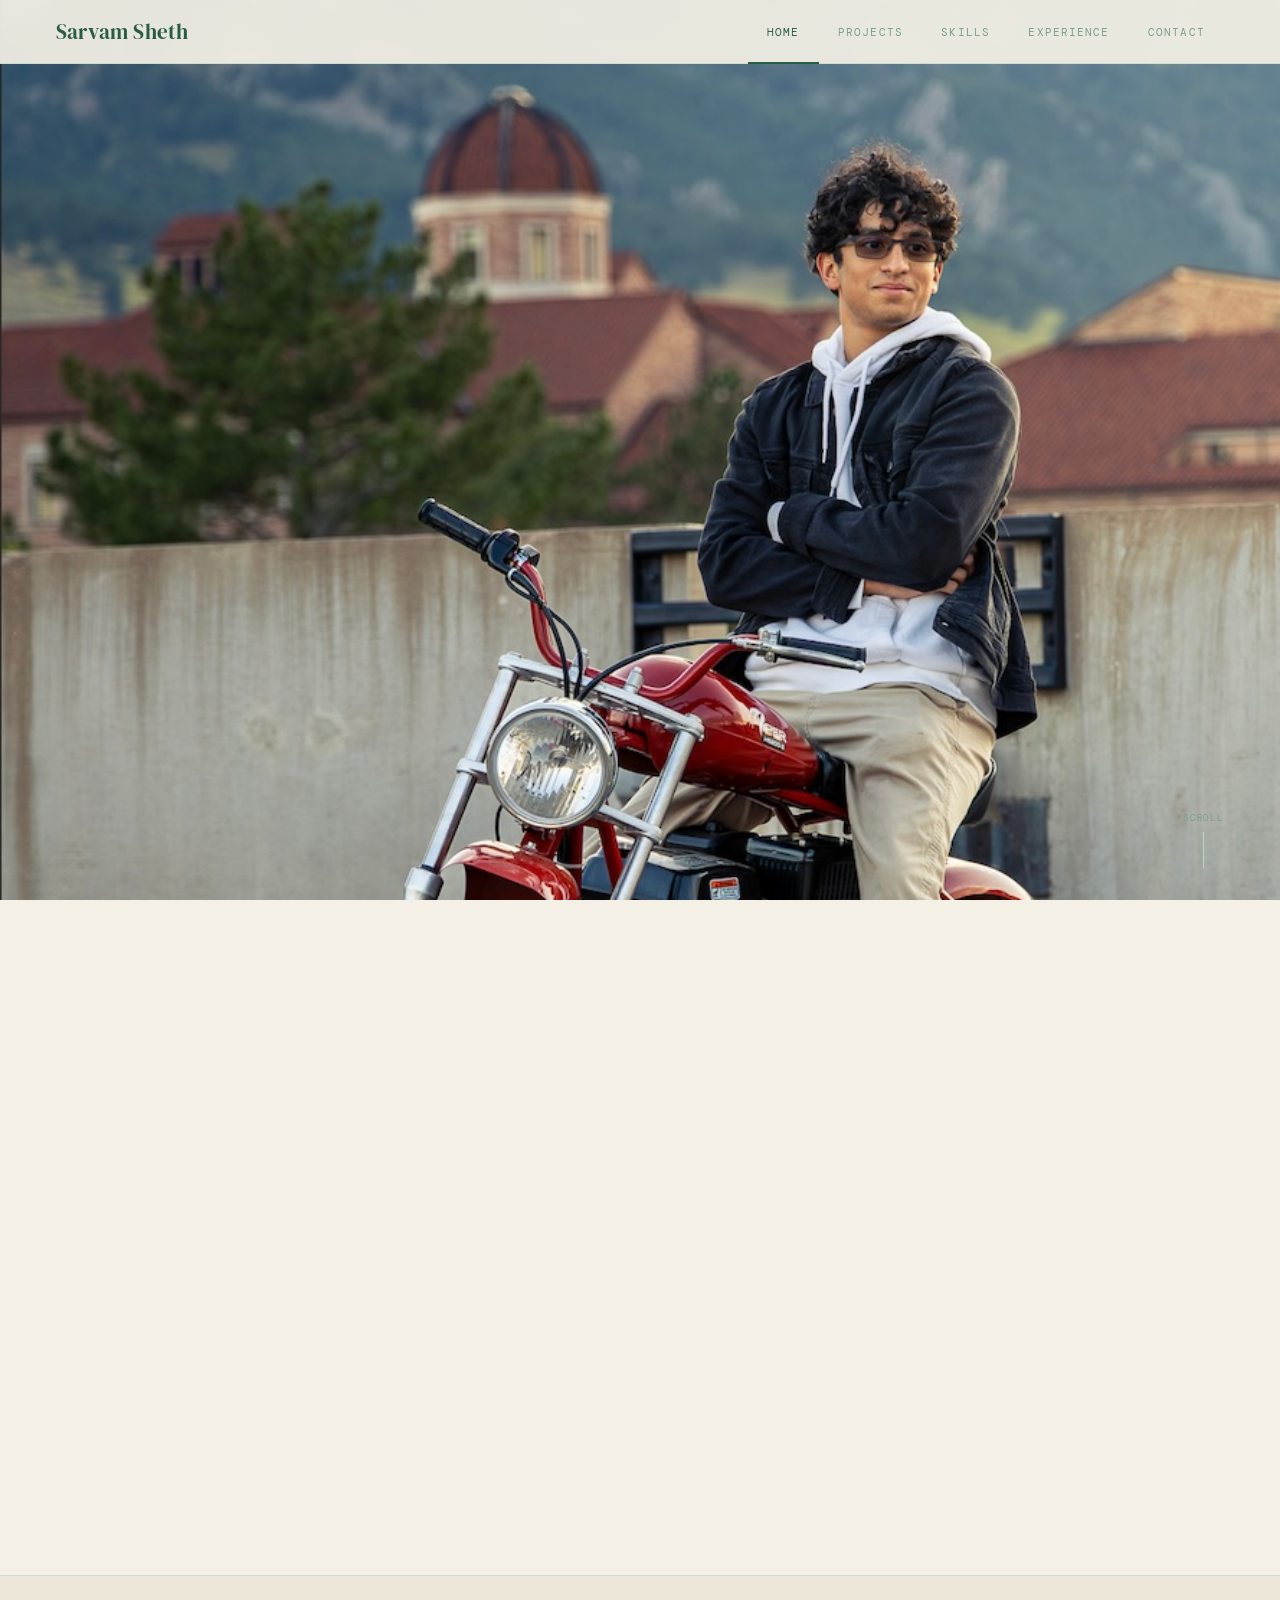
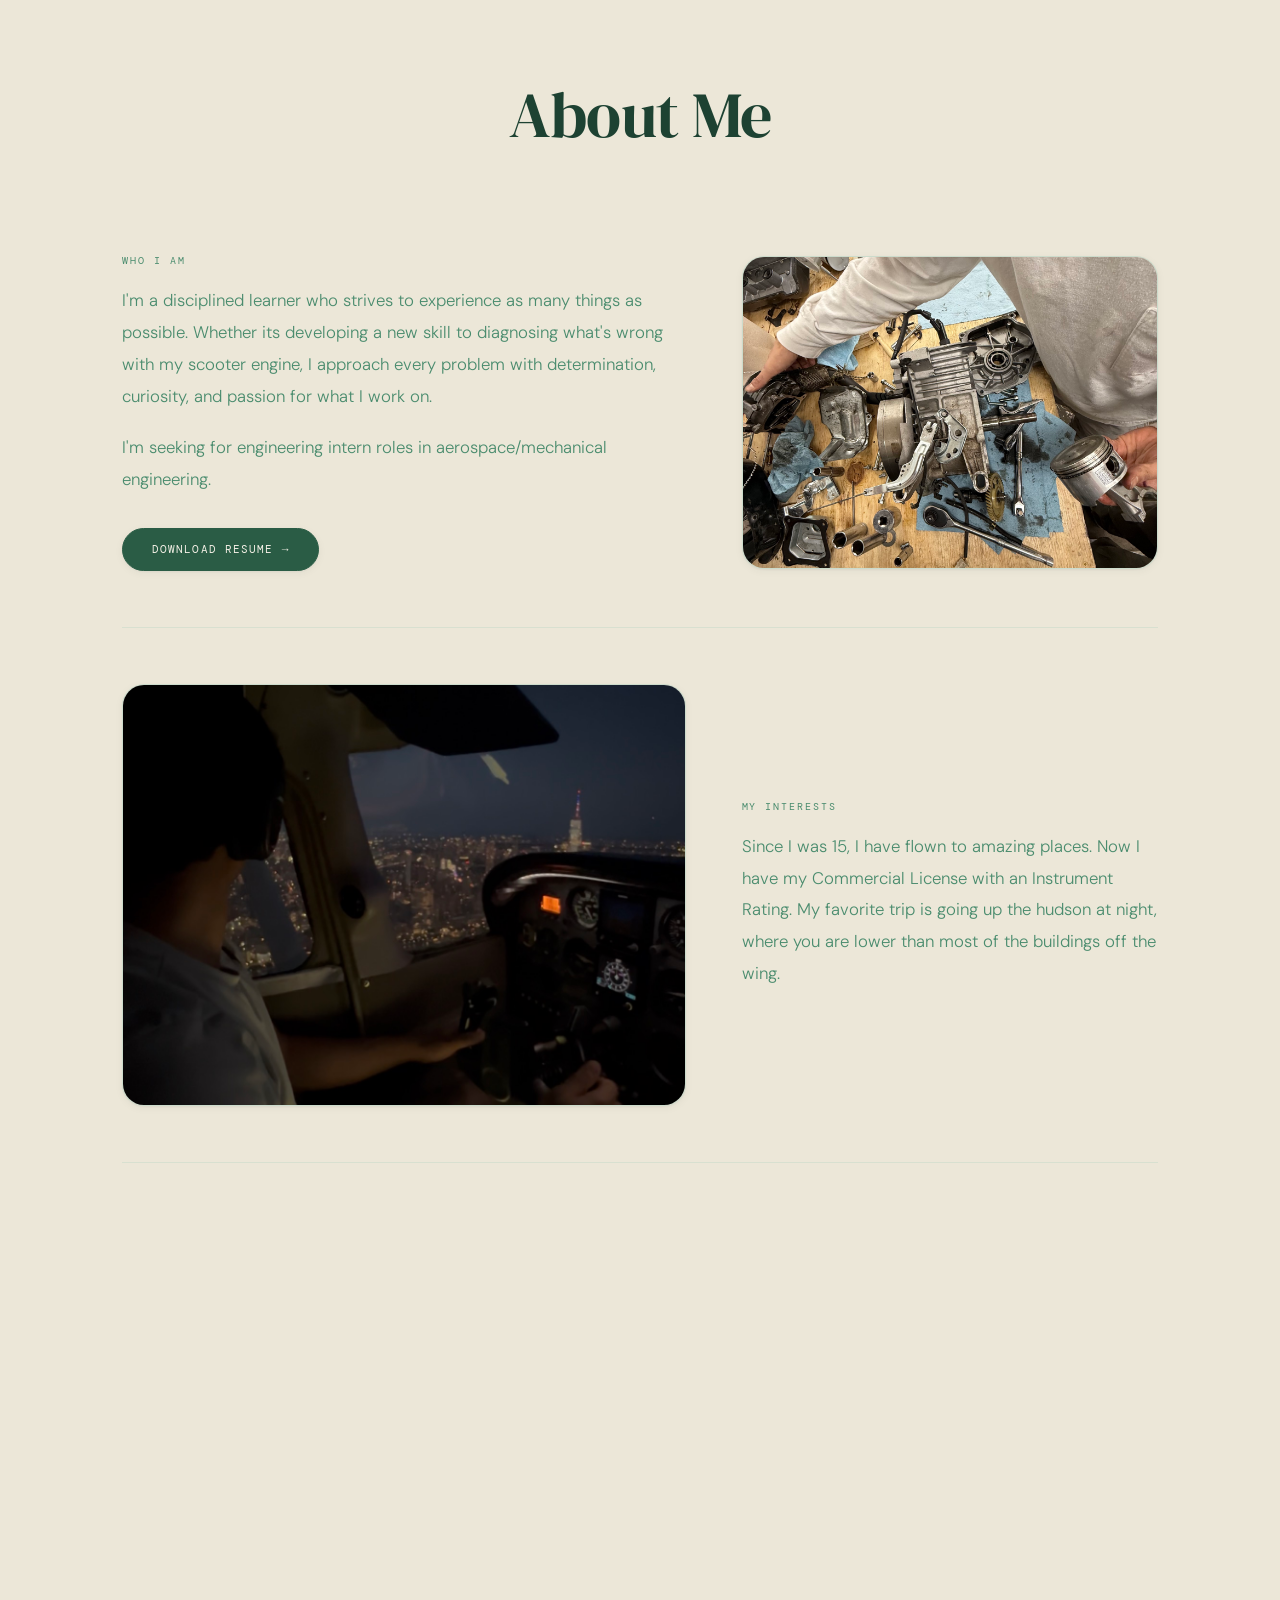
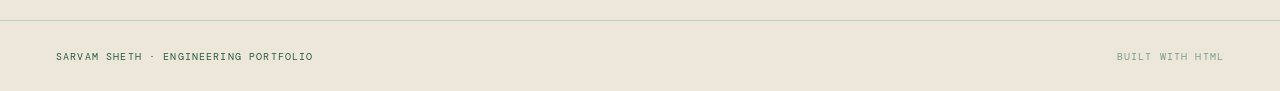
==== commit 9326eaec: "Switch images to JPEG, enlarge body text, emphasize company names - Point all page images to .jpeg f" ====
--- a/index.html
+++ b/index.html
@@ -36,7 +36,7 @@
           Replace the entire .hero-bg-placeholder div below with:
           <img src="your-photo.jpg" alt="Sarvam Sheth">
         -->
-        <img src="bikeShort.jpg" alt="Sarvam Sheth">
+        <img src="bikeShort.jpeg" alt="Sarvam Sheth">
       </div>
 
       <!-- Text content — appears on scroll -->
@@ -87,7 +87,7 @@
         </div>
         <div class="about-row-img proj-slide-right">
           <div class="hero-bg-img">
-            <img src="Cooked.jpg" alt="Engine go Kaboom">
+            <img src="Engine.jpeg" alt="Engine go Kaboom">
           </div>
         </div>
       </div>
@@ -95,7 +95,7 @@
       <div class="about-row flip">
         <div class="about-row-img proj-slide-left">
           <div class="hero-bg-img">
-            <img src="NYCFlight.jpg" alt="NYC Flight">
+            <img src="NYCFlight.jpeg" alt="NYC Flight">
           </div>
         </div>
         <div class="about-row-text proj-slide-right">
@@ -127,7 +127,7 @@
         </div>
         <div class="about-row-img proj-slide-right">
           <div class="hero-bg-img">
-            <img src="Shuttle.jpg" alt="Space Shuttle">
+            <img src="Shuttle.jpeg" alt="Space Shuttle">
           </div>
         </div>
       </div>
--- a/styles.css
+++ b/styles.css
@@ -203,7 +203,7 @@
     h1.hero-title em { color: var(--green); font-style: italic; }
     .hero-bio {
       margin-top: 1.6rem;
-      font-size: 1rem; font-weight: 300; line-height: 1.85;
+      font-size: 1.08rem; font-weight: 300; line-height: 1.85;
       color: var(--green-lt); max-width: 480px;
       opacity: 0; transform: translateY(32px);
       transition: opacity .65s ease, transform .65s ease;
@@ -249,7 +249,7 @@
     .home-about .page-title { color: var(--green2); }
     .home-about .page-title em { color: var(--green); }
     .about-body {
-      font-size: .95rem;
+      font-size: 1.05rem;
       font-weight: 300;
       color: var(--green-lt);
       line-height: 1.9;
@@ -363,7 +363,7 @@
     }
     .proj-num { font-family: var(--mono); font-size: .6rem; letter-spacing: .18em; text-transform: uppercase; color: var(--green-lt); margin-bottom: .9rem; }
     .proj-title { font-family: var(--serif); font-size: 1.85rem; font-weight: 400; line-height: 1.15; margin-bottom: 1rem; color: var(--green2); }
-    .proj-desc { font-size: .87rem; font-weight: 300; color: var(--green-lt); line-height: 1.85; margin-bottom: 1.5rem; }
+    .proj-desc { font-size: .97rem; font-weight: 300; color: var(--green-lt); line-height: 1.85; margin-bottom: 1.5rem; }
     .proj-tags { display: flex; flex-wrap: wrap; gap: .45rem; margin-bottom: 1.8rem; }
     .tag {
       font-family: var(--mono); font-size: .58rem; letter-spacing: .1em; text-transform: uppercase;
@@ -402,7 +402,7 @@
     }
     .skill-box-name { font-family: var(--serif); font-size: 1.2rem; font-weight: 400; margin-bottom: .45rem; color: var(--green2); }
     .skill-box-level { font-family: var(--mono); font-size: .57rem; letter-spacing: .14em; text-transform: uppercase; color: var(--green-lt); margin-bottom: .75rem; }
-    .skill-box-desc { font-size: .79rem; font-weight: 300; color: var(--green-lt); line-height: 1.72; }
+    .skill-box-desc { font-size: .88rem; font-weight: 300; color: var(--green-lt); line-height: 1.72; }
 
     /* ═══════════════ EXPERIENCE ═══════════════ */
     .experience-body { max-width: 1280px; margin: 0 auto; padding: 3.5rem 3.5rem 6rem; }
@@ -421,8 +421,8 @@
     .tl-text { min-width: 0; }
     .tl-date { font-family: var(--mono); font-size: .62rem; letter-spacing: .18em; text-transform: uppercase; color: var(--green-lt); margin-bottom: .5rem; }
     .tl-role { font-family: var(--serif); font-size: 1.7rem; font-weight: 400; line-height: 1.2; color: var(--green2); }
-    .tl-company { font-family: var(--mono); font-size: .73rem; color: var(--muted); letter-spacing: .06em; margin: .45rem 0 1rem; }
-    .tl-desc { font-size: .87rem; font-weight: 300; color: var(--green-lt); line-height: 1.9; }
+    .tl-company { font-family: var(--mono); font-size: .88rem; font-weight: 600; color: var(--green); letter-spacing: .06em; margin: .5rem 0 1rem; }
+    .tl-desc { font-size: .97rem; font-weight: 300; color: var(--green-lt); line-height: 1.9; }
     .tl-images {
       display: grid;
       grid-template-columns: 1fr 1fr;
@@ -456,7 +456,7 @@
       padding: 4rem 3.5rem 6rem;
       display: grid; grid-template-columns: 1.1fr 1fr; gap: 6rem; align-items: start;
     }
-    .contact-intro { font-size: .97rem; font-weight: 300; color: var(--green-lt); line-height: 1.9; margin-bottom: 2.8rem; }
+    .contact-intro { font-size: 1.05rem; font-weight: 300; color: var(--green-lt); line-height: 1.9; margin-bottom: 2.8rem; }
     .contact-channels { display: flex; flex-direction: column; gap: .9rem; }
     .contact-channel {
       display: flex; align-items: center; gap: 1.4rem;
@@ -562,7 +562,7 @@
       /* Hero */
       .hero-content { margin: 0 1.2rem 3rem; padding: 1.6rem 1.5rem; border-radius: 20px; max-width: none; }
       h1.hero-title { font-size: 1.9rem; white-space: normal; }
-      .hero-bio { font-size: .88rem; }
+      .hero-bio { font-size: .95rem; }
       .hero-actions { flex-direction: column; gap: .6rem; }
       .hero-actions .btn { text-align: center; justify-content: center; }
       .hero-scroll-hint { right: 1.2rem; }
@@ -687,7 +687,7 @@
       color: var(--green); border-bottom: 1px solid rgba(184,212,196,.6);
       padding-bottom: .8rem; margin-bottom: 1.4rem;
     }
-    .pmod-text { font-size: .92rem; font-weight: 300; color: var(--green-lt); line-height: 1.9; }
+    .pmod-text { font-size: 1rem; font-weight: 300; color: var(--green-lt); line-height: 1.9; }
     .pmod-text p + p { margin-top: 1.1rem; }
 
     .pmod-img-grid { display: grid; grid-template-columns: 1fr 1fr; gap: 1rem; margin: 2rem 0; }
@@ -705,7 +705,7 @@
     .pmod-bullets { list-style: none; display: flex; flex-direction: column; gap: .75rem; }
     .pmod-bullets li {
       display: flex; gap: .8rem; align-items: flex-start;
-      font-size: .9rem; font-weight: 300; color: var(--green-lt); line-height: 1.75;
+      font-size: .98rem; font-weight: 300; color: var(--green-lt); line-height: 1.75;
     }
     .pmod-bullets li::before { content: "→"; color: var(--green); font-family: var(--mono); font-size: .78rem; flex-shrink: 0; margin-top: .1rem; }
 
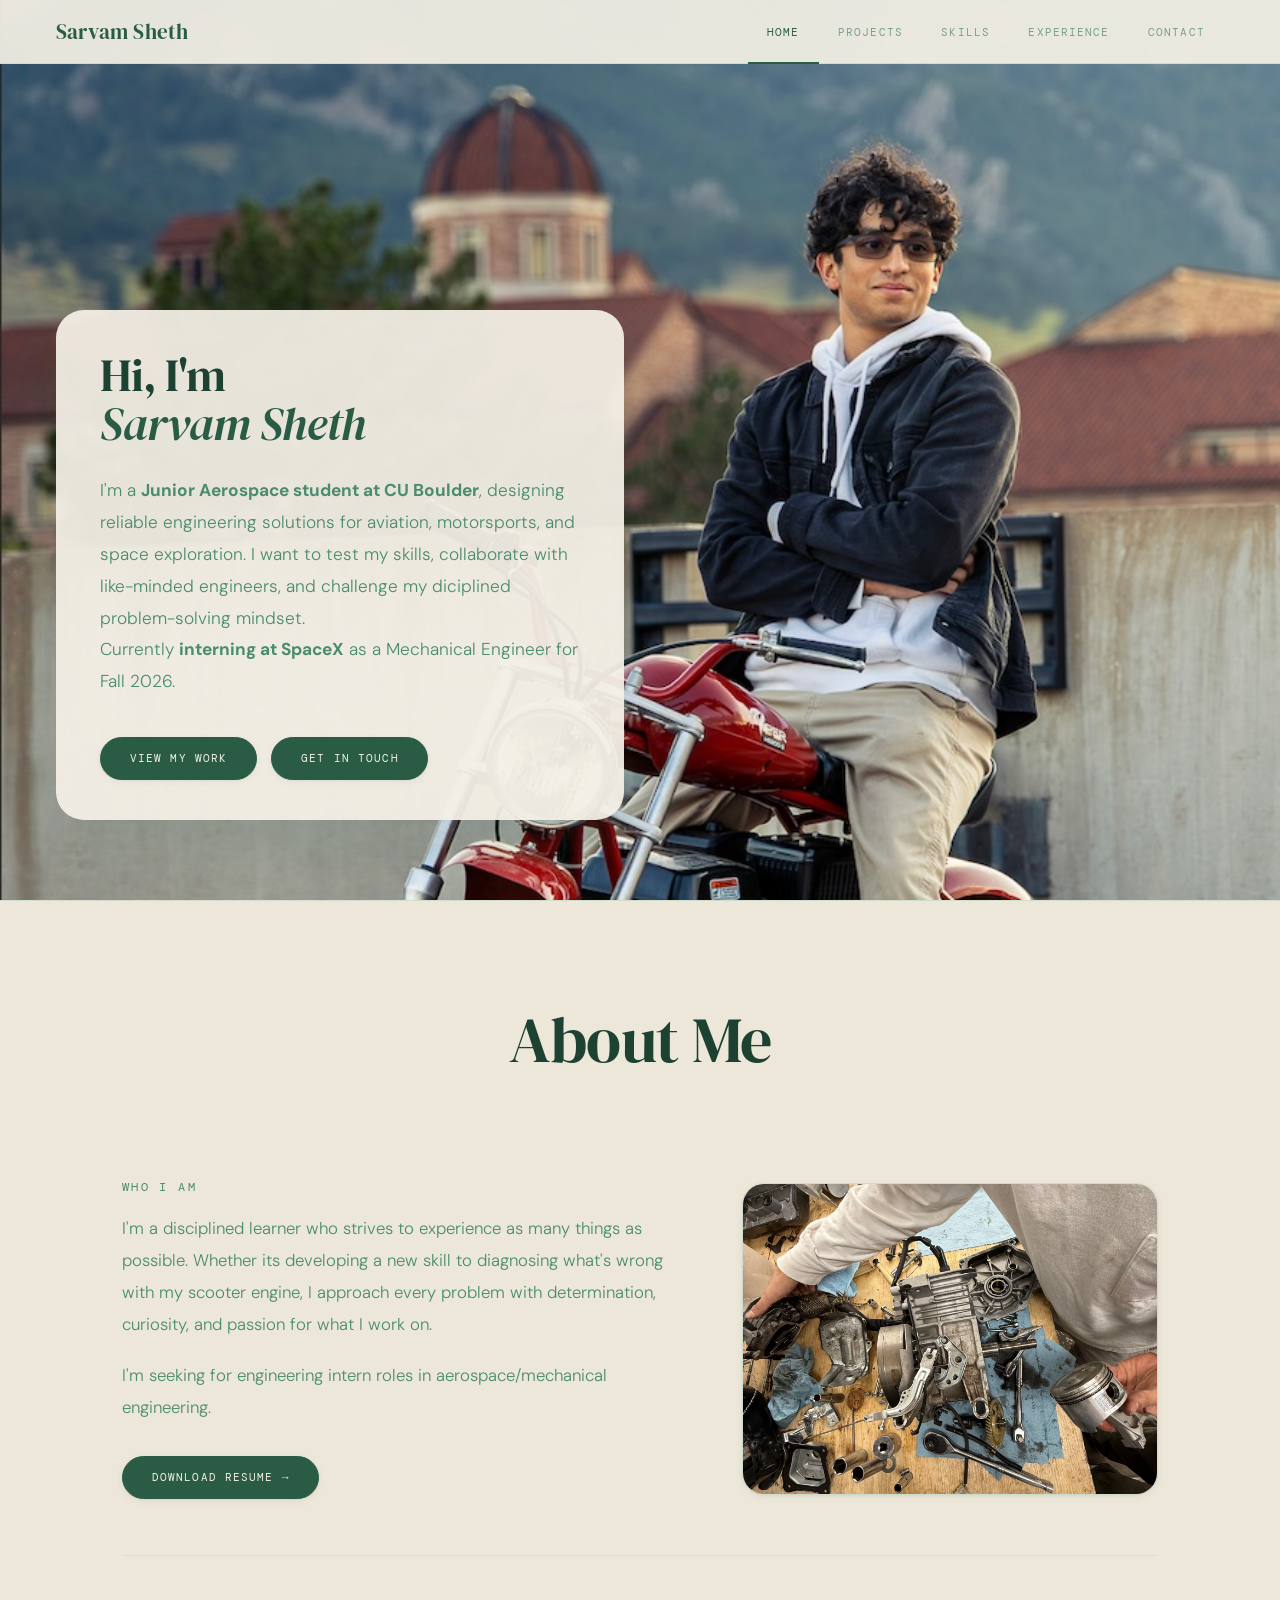
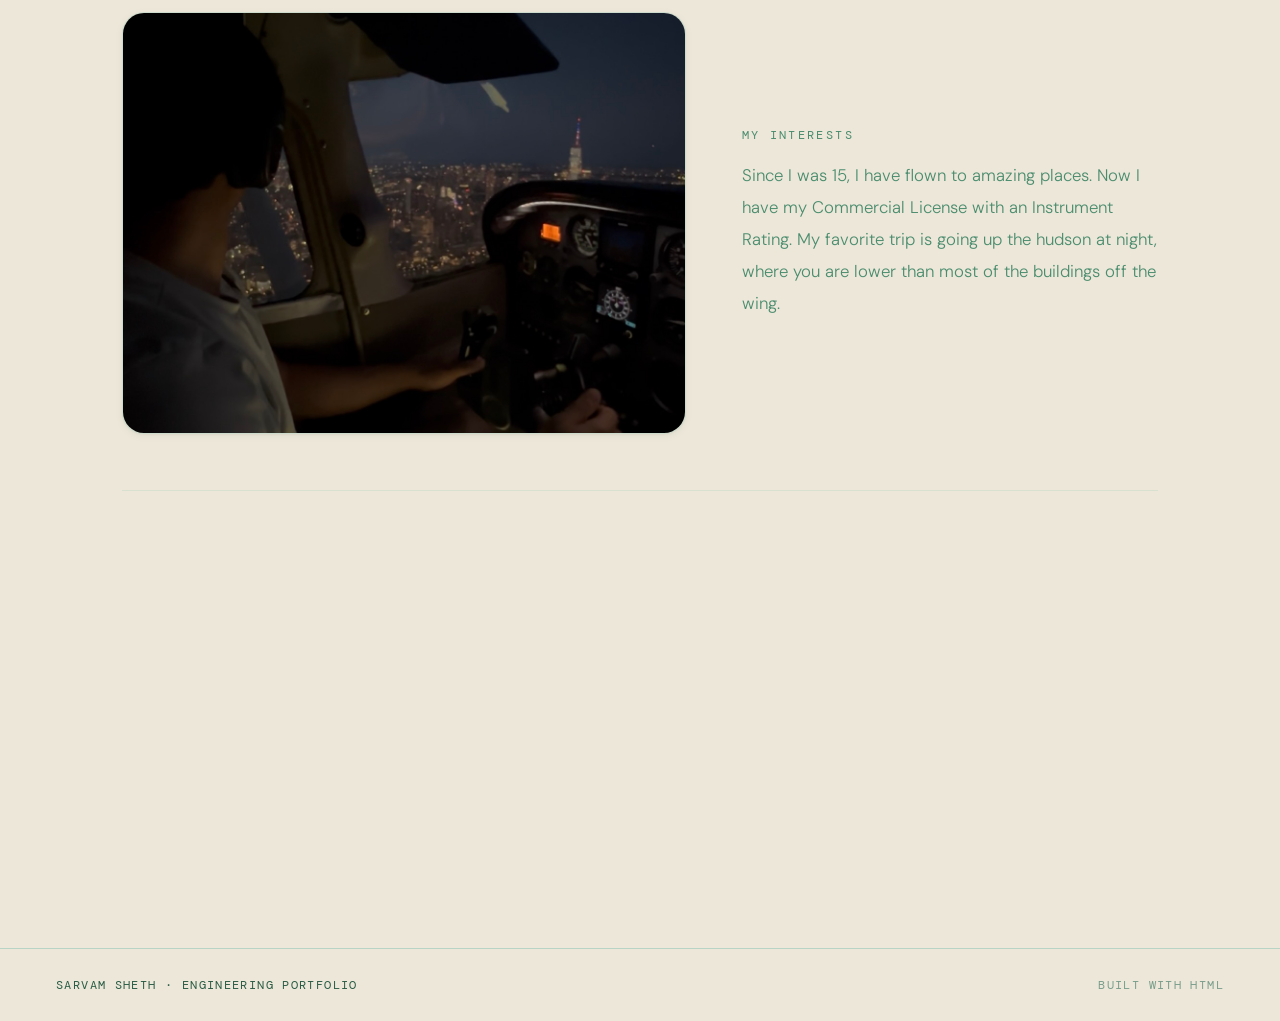
==== commit 731bede0: "Animate hero box on load and improve mobile layout - Hero box rises in on page load instead of on sc" ====
--- a/index.html
+++ b/index.html
@@ -14,6 +14,9 @@
 <!-- NAV -->
 <nav>
   <span class="nav-logo" onclick="location.href='index.html'">Sarvam Sheth</span>
+  <button class="nav-toggle" type="button" aria-label="Open menu" aria-expanded="false" onclick="toggleNav()">
+    <span></span><span></span><span></span>
+  </button>
   <ul class="nav-links">
     <li><button onclick="location.href='index.html'" id="nav-index" class="active">Home</button></li>
     <li><button onclick="location.href='projects.html'" id="nav-projects">Projects</button></li>
--- a/styles.css
+++ b/styles.css
@@ -79,7 +79,7 @@
     /* ─── SHARED ─── */
     .section-eyebrow {
       font-family: var(--mono);
-      font-size: .65rem;
+      font-size: .76rem;
       letter-spacing: .22em;
       text-transform: uppercase;
       color: var(--green-lt);
@@ -127,7 +127,7 @@
 
     /* Tall wrapper gives scroll room while hero is sticky */
     .hero-wrapper {
-      height: 175vh;
+      height: 100vh;
       position: relative;
     }
 
@@ -159,7 +159,7 @@
       background: var(--cream2); color: var(--muted);
     }
     .hero-bg-placeholder svg { width: 80px; height: 80px; opacity: .25; }
-    .hero-bg-placeholder span { font-family: var(--mono); font-size: .65rem; letter-spacing: .2em; text-transform: uppercase; }
+    .hero-bg-placeholder span { font-family: var(--mono); font-size: .76rem; letter-spacing: .2em; text-transform: uppercase; }
     .hero-bg-placeholder small { font-family: var(--sans); font-size: .8rem; color: var(--border); }
 
     /* Removed: previously a full-viewport radial-gradient fade sat behind the
@@ -174,13 +174,15 @@
       max-width: 660px;
       padding: 2.5rem 2.75rem;
       border-radius: 28px;
-      background: rgba(244,240,230,0);
-      box-shadow: none;
-      transition: background .8s ease, box-shadow .8s ease;
-    }
-    .hero-fullbg.text-visible .hero-content {
       background: rgba(244,240,230,0.94);
       box-shadow: 0 24px 64px rgba(29,66,50,.16);
+      opacity: 0;
+      transform: translateY(120px);
+      transition: opacity .7s ease, transform 1s cubic-bezier(.22,.8,.3,1);
+    }
+    .hero-fullbg.text-visible .hero-content {
+      opacity: 1;
+      transform: translateY(0);
     }
     .hero-eyebrow {
       font-family: var(--mono);
@@ -216,7 +218,7 @@
       transition-delay: 0.34s;
     }
 
-    /* Text-visible state — triggered by JS on scroll */
+    /* Text-visible state — added by JS shortly after page load */
     .hero-fullbg.text-visible .hero-eyebrow,
     .hero-fullbg.text-visible h1.hero-title,
     .hero-fullbg.text-visible .hero-bio,
@@ -227,7 +229,7 @@
     /* Scroll hint — visible after image loads, fades when text appears */
     .hero-scroll-hint {
       position: absolute; bottom: 2rem; right: 3.5rem;
-      font-family: var(--mono); font-size: .58rem; letter-spacing: .2em; text-transform: uppercase;
+      font-family: var(--mono); font-size: .7rem; letter-spacing: .2em; text-transform: uppercase;
       color: var(--muted);
       display: flex; flex-direction: column; align-items: center; gap: .5rem;
       opacity: 0;
@@ -276,7 +278,7 @@
     .about-row.flip .about-row-img { order: 1; }
     .about-row.flip .about-row-text { order: 2; }
     .about-row-label {
-      font-family: var(--mono); font-size: .62rem; letter-spacing: .2em;
+      font-family: var(--mono); font-size: .74rem; letter-spacing: .2em;
       text-transform: uppercase; color: var(--green-lt); margin-bottom: 1.1rem;
     }
     .about-row-img {
@@ -355,18 +357,18 @@
     .proj-img-wrap img { width: 100%; height: 100%; object-fit: cover; position: absolute; inset: 0; }
     .proj-img-placeholder { display: flex; flex-direction: column; align-items: center; gap: .7rem; color: var(--muted); }
     .proj-img-placeholder svg { width: 40px; height: 40px; opacity: .3; }
-    .proj-img-placeholder span { font-family: var(--mono); font-size: .58rem; letter-spacing: .1em; text-transform: uppercase; }
+    .proj-img-placeholder span { font-family: var(--mono); font-size: .7rem; letter-spacing: .1em; text-transform: uppercase; }
     .proj-img-placeholder small { font-family: var(--sans); font-size: .73rem; color: var(--border); max-width: 130px; text-align: center; line-height: 1.5; }
     .proj-content {
       padding: 1.25rem .5rem;
       display: flex; flex-direction: column; justify-content: center;
     }
-    .proj-num { font-family: var(--mono); font-size: .6rem; letter-spacing: .18em; text-transform: uppercase; color: var(--green-lt); margin-bottom: .9rem; }
+    .proj-num { font-family: var(--mono); font-size: .72rem; letter-spacing: .18em; text-transform: uppercase; color: var(--green-lt); margin-bottom: .9rem; }
     .proj-title { font-family: var(--serif); font-size: 1.85rem; font-weight: 400; line-height: 1.15; margin-bottom: 1rem; color: var(--green2); }
     .proj-desc { font-size: .97rem; font-weight: 300; color: var(--green-lt); line-height: 1.85; margin-bottom: 1.5rem; }
     .proj-tags { display: flex; flex-wrap: wrap; gap: .45rem; margin-bottom: 1.8rem; }
     .tag {
-      font-family: var(--mono); font-size: .58rem; letter-spacing: .1em; text-transform: uppercase;
+      font-family: var(--mono); font-size: .7rem; letter-spacing: .1em; text-transform: uppercase;
       padding: .32rem .8rem; border-radius: var(--r-pill); background: rgba(42,92,69,.06);
       border: 1px solid rgba(184,212,196,.7); color: var(--green-lt);
     }
@@ -383,7 +385,7 @@
     .skills-body { max-width: 1080px; margin: 0 auto; padding: 3.5rem 3.5rem 6rem; }
     .skills-category { margin-bottom: 4.5rem; }
     .skills-cat-title {
-      font-family: var(--mono); font-size: .65rem; letter-spacing: .2em; text-transform: uppercase;
+      font-family: var(--mono); font-size: .76rem; letter-spacing: .2em; text-transform: uppercase;
       color: var(--green); padding-bottom: 1rem;
       border-bottom: 1px solid rgba(42,92,69,.3); margin-bottom: 1.8rem;
       display: flex; align-items: center; gap: .7rem;
@@ -401,7 +403,7 @@
       color: var(--border);
     }
     .skill-box-name { font-family: var(--serif); font-size: 1.2rem; font-weight: 400; margin-bottom: .45rem; color: var(--green2); }
-    .skill-box-level { font-family: var(--mono); font-size: .57rem; letter-spacing: .14em; text-transform: uppercase; color: var(--green-lt); margin-bottom: .75rem; }
+    .skill-box-level { font-family: var(--mono); font-size: .7rem; letter-spacing: .14em; text-transform: uppercase; color: var(--green-lt); margin-bottom: .75rem; }
     .skill-box-desc { font-size: .88rem; font-weight: 300; color: var(--green-lt); line-height: 1.72; }
 
     /* ═══════════════ EXPERIENCE ═══════════════ */
@@ -419,7 +421,7 @@
       border: 2.5px solid var(--cream); box-shadow: 0 0 0 1.5px var(--green);
     }
     .tl-text { min-width: 0; }
-    .tl-date { font-family: var(--mono); font-size: .62rem; letter-spacing: .18em; text-transform: uppercase; color: var(--green-lt); margin-bottom: .5rem; }
+    .tl-date { font-family: var(--mono); font-size: .74rem; letter-spacing: .18em; text-transform: uppercase; color: var(--green-lt); margin-bottom: .5rem; }
     .tl-role { font-family: var(--serif); font-size: 1.7rem; font-weight: 400; line-height: 1.2; color: var(--green2); }
     .tl-company { font-family: var(--mono); font-size: .88rem; font-weight: 600; color: var(--green); letter-spacing: .06em; margin: .5rem 0 1rem; }
     .tl-desc { font-size: .97rem; font-weight: 300; color: var(--green-lt); line-height: 1.9; }
@@ -441,7 +443,7 @@
     .tl-img-ph { display: flex; flex-direction: column; align-items: center; gap: .4rem; color: var(--muted); }
     .tl-img-ph svg { width: 22px; height: 22px; opacity: .28; }
     .tl-img-ph span { font-family: var(--mono); font-size: .5rem; letter-spacing: .1em; text-transform: uppercase; }
-    .tl-img-cap { font-family: var(--mono); font-size: .6rem; letter-spacing: .08em; text-transform: uppercase; color: var(--muted); margin-top: .4rem; line-height: 1.5; }
+    .tl-img-cap { font-family: var(--mono); font-size: .72rem; letter-spacing: .08em; text-transform: uppercase; color: var(--muted); margin-top: .4rem; line-height: 1.5; }
     @media (max-width: 1100px) {
       .timeline-item { grid-template-columns: minmax(0, 1fr) 340px; gap: 2rem; }
     }
@@ -474,7 +476,7 @@
     }
     .ch-icon svg { width: 17px; height: 17px; }
     .ch-meta { flex: 1; }
-    .ch-type { font-family: var(--mono); font-size: .58rem; letter-spacing: .18em; text-transform: uppercase; color: var(--muted); margin-bottom: .22rem; }
+    .ch-type { font-family: var(--mono); font-size: .7rem; letter-spacing: .18em; text-transform: uppercase; color: var(--muted); margin-bottom: .22rem; }
     .ch-val { font-size: .9rem; font-weight: 400; }
     .ch-arr { font-size: 1.1rem; color: var(--border); transition: color .2s; }
     .contact-channel:hover .ch-arr { color: var(--green); }
@@ -485,7 +487,7 @@
       box-shadow: var(--shadow-md);
       background: var(--cream2); color: var(--green2);
     }
-    .avail-status { font-family: var(--mono); font-size: .62rem; letter-spacing: .2em; text-transform: uppercase; color: var(--muted); margin-bottom: 1rem; display: flex; align-items: center; gap: .6rem; }
+    .avail-status { font-family: var(--mono); font-size: .74rem; letter-spacing: .2em; text-transform: uppercase; color: var(--muted); margin-bottom: 1rem; display: flex; align-items: center; gap: .6rem; }
     .avail-dot { width: 9px; height: 9px; background: var(--green); border-radius: 50%; box-shadow: 0 0 0 3px rgba(42,92,69,.2); flex-shrink: 0; }
     .avail-title { font-family: var(--serif); font-size: 1.5rem; line-height: 1.28; color: var(--green2); margin-bottom: 1.1rem; }
     .avail-detail { font-size: .82rem; font-weight: 300; color: var(--green-lt); line-height: 1.8; }
@@ -496,7 +498,7 @@
       border-top: 1.5px solid var(--border);
       padding: 1.8rem 3.5rem;
       display: flex; justify-content: space-between; align-items: center;
-      font-family: var(--mono); font-size: .6rem; letter-spacing: .12em; text-transform: uppercase;
+      font-family: var(--mono); font-size: .72rem; letter-spacing: .12em; text-transform: uppercase;
     }
     footer span:first-child { color: var(--green); }
 
@@ -646,7 +648,7 @@
     }
     .pmod-back:hover { gap: .9rem; }
     .pmod-back svg { width: 14px; height: 14px; flex-shrink: 0; }
-    .pmod-num { font-family: var(--mono); font-size: .6rem; letter-spacing: .18em; text-transform: uppercase; color: var(--muted); }
+    .pmod-num { font-family: var(--mono); font-size: .72rem; letter-spacing: .18em; text-transform: uppercase; color: var(--muted); }
 
     .pmod-hero-img {
       width: 100%; aspect-ratio: 16/7;
@@ -658,7 +660,7 @@
     .pmod-hero-img img { width: 100%; height: 100%; object-fit: cover; display: block; }
     .pmod-img-ph { display: flex; flex-direction: column; align-items: center; gap: .7rem; color: var(--muted); text-align: center; }
     .pmod-img-ph svg { width: 38px; height: 38px; opacity: .28; }
-    .pmod-img-ph span { font-family: var(--mono); font-size: .58rem; letter-spacing: .12em; text-transform: uppercase; }
+    .pmod-img-ph span { font-family: var(--mono); font-size: .7rem; letter-spacing: .12em; text-transform: uppercase; }
     .pmod-img-ph small { font-family: var(--sans); font-size: .72rem; color: var(--border); }
 
     .pmod-body { padding: 3rem 2.5rem 5rem; }
@@ -678,12 +680,12 @@
     }
     .pmod-meta-item { padding: 1.1rem 1.2rem; border-right: 1px solid rgba(184,212,196,.6); }
     .pmod-meta-item:last-child { border-right: none; }
-    .pmod-meta-label { font-family: var(--mono); font-size: .55rem; letter-spacing: .18em; text-transform: uppercase; color: var(--muted); margin-bottom: .35rem; }
+    .pmod-meta-label { font-family: var(--mono); font-size: .68rem; letter-spacing: .18em; text-transform: uppercase; color: var(--muted); margin-bottom: .35rem; }
     .pmod-meta-val { font-size: .88rem; font-weight: 500; color: var(--green2); }
 
     .pmod-section { margin-bottom: 3rem; }
     .pmod-section-title {
-      font-family: var(--mono); font-size: .62rem; letter-spacing: .2em; text-transform: uppercase;
+      font-family: var(--mono); font-size: .74rem; letter-spacing: .2em; text-transform: uppercase;
       color: var(--green); border-bottom: 1px solid rgba(184,212,196,.6);
       padding-bottom: .8rem; margin-bottom: 1.4rem;
     }
@@ -700,7 +702,7 @@
       display: flex; align-items: center; justify-content: center;
     }
     .pmod-inline-img img { width: 100%; height: 100%; object-fit: cover; display: block; }
-    .pmod-img-cap { font-family: var(--mono); font-size: .57rem; letter-spacing: .1em; text-transform: uppercase; color: var(--muted); margin-top: .45rem; }
+    .pmod-img-cap { font-family: var(--mono); font-size: .7rem; letter-spacing: .1em; text-transform: uppercase; color: var(--muted); margin-top: .45rem; }
 
     .pmod-bullets { list-style: none; display: flex; flex-direction: column; gap: .75rem; }
     .pmod-bullets li {
@@ -740,6 +742,66 @@
     }
     .lightbox-x {
       position: absolute; top: 1.2rem; right: 1.6rem;
-      font-family: var(--mono); font-size: .65rem; letter-spacing: .16em; text-transform: uppercase;
+      font-family: var(--mono); font-size: .76rem; letter-spacing: .16em; text-transform: uppercase;
       color: rgba(244,240,230,.75);
-    }+    }
+
+    /* ═══════════════ MOBILE FIXES ═══════════════ */
+    /* Never let anything push the page wider than the screen */
+    html, body { overflow-x: clip; }
+
+    /* ☰ menu button — hidden on larger screens */
+    .nav-toggle {
+      display: none;
+      width: 44px; height: 44px; margin-right: -10px;
+      background: none; border: none; cursor: pointer;
+      flex-direction: column; align-items: center; justify-content: center; gap: 5px;
+    }
+    .nav-toggle span {
+      display: block; width: 22px; height: 2px; border-radius: 2px;
+      background: var(--green);
+      transition: transform .25s ease, opacity .2s ease;
+    }
+    nav.nav-open .nav-toggle span:nth-child(1) { transform: translateY(7px) rotate(45deg); }
+    nav.nav-open .nav-toggle span:nth-child(2) { opacity: 0; }
+    nav.nav-open .nav-toggle span:nth-child(3) { transform: translateY(-7px) rotate(-45deg); }
+
+    /* Contact cards: let the long LinkedIn / email text wrap */
+    .contact-body > *, .contact-channel, .ch-meta { min-width: 0; }
+    .ch-val { overflow-wrap: anywhere; }
+
+    /* Tablets and phones: slide content up instead of in from the sides */
+    @media (max-width: 860px) {
+      .proj-slide-left, .proj-slide-right { transform: translateY(40px); }
+      .proj-slide-left.slide-in, .proj-slide-right.slide-in { transform: none; }
+    }
+
+    /* Phones: collapse the menu behind the ☰ button */
+    @media (max-width: 640px) {
+      nav { padding: 0 1.2rem; height: 56px; }
+      .nav-logo { font-size: 1.15rem; }
+      .nav-toggle { display: flex; }
+      .nav-links {
+        position: absolute; top: 100%; left: 0; right: 0;
+        flex-direction: column;
+        background: var(--cream);
+        border-bottom: 1px solid rgba(184,212,196,.55);
+        box-shadow: 0 16px 32px rgba(29,66,50,.10);
+        padding: .4rem 0 .8rem;
+        opacity: 0; transform: translateY(-8px); pointer-events: none;
+        transition: opacity .2s ease, transform .2s ease;
+      }
+      nav.nav-open .nav-links { opacity: 1; transform: none; pointer-events: auto; }
+      .nav-links li button {
+        width: 100%; text-align: left;
+        height: 50px; line-height: 50px; padding: 0 1.4rem;
+        font-size: .82rem; letter-spacing: .14em;
+        border-bottom: none; border-left: 3px solid transparent;
+      }
+      .nav-links li button:hover { border-radius: 0; }
+      .nav-links li button.active { border-bottom: none; border-left-color: var(--green); background: var(--green-gl); }
+
+      /* Bigger tap area for "View project →" */
+      .proj-link { position: relative; font-size: .74rem; }
+      .proj-link::after { content: ''; position: absolute; inset: -14px -10px; }
+    }
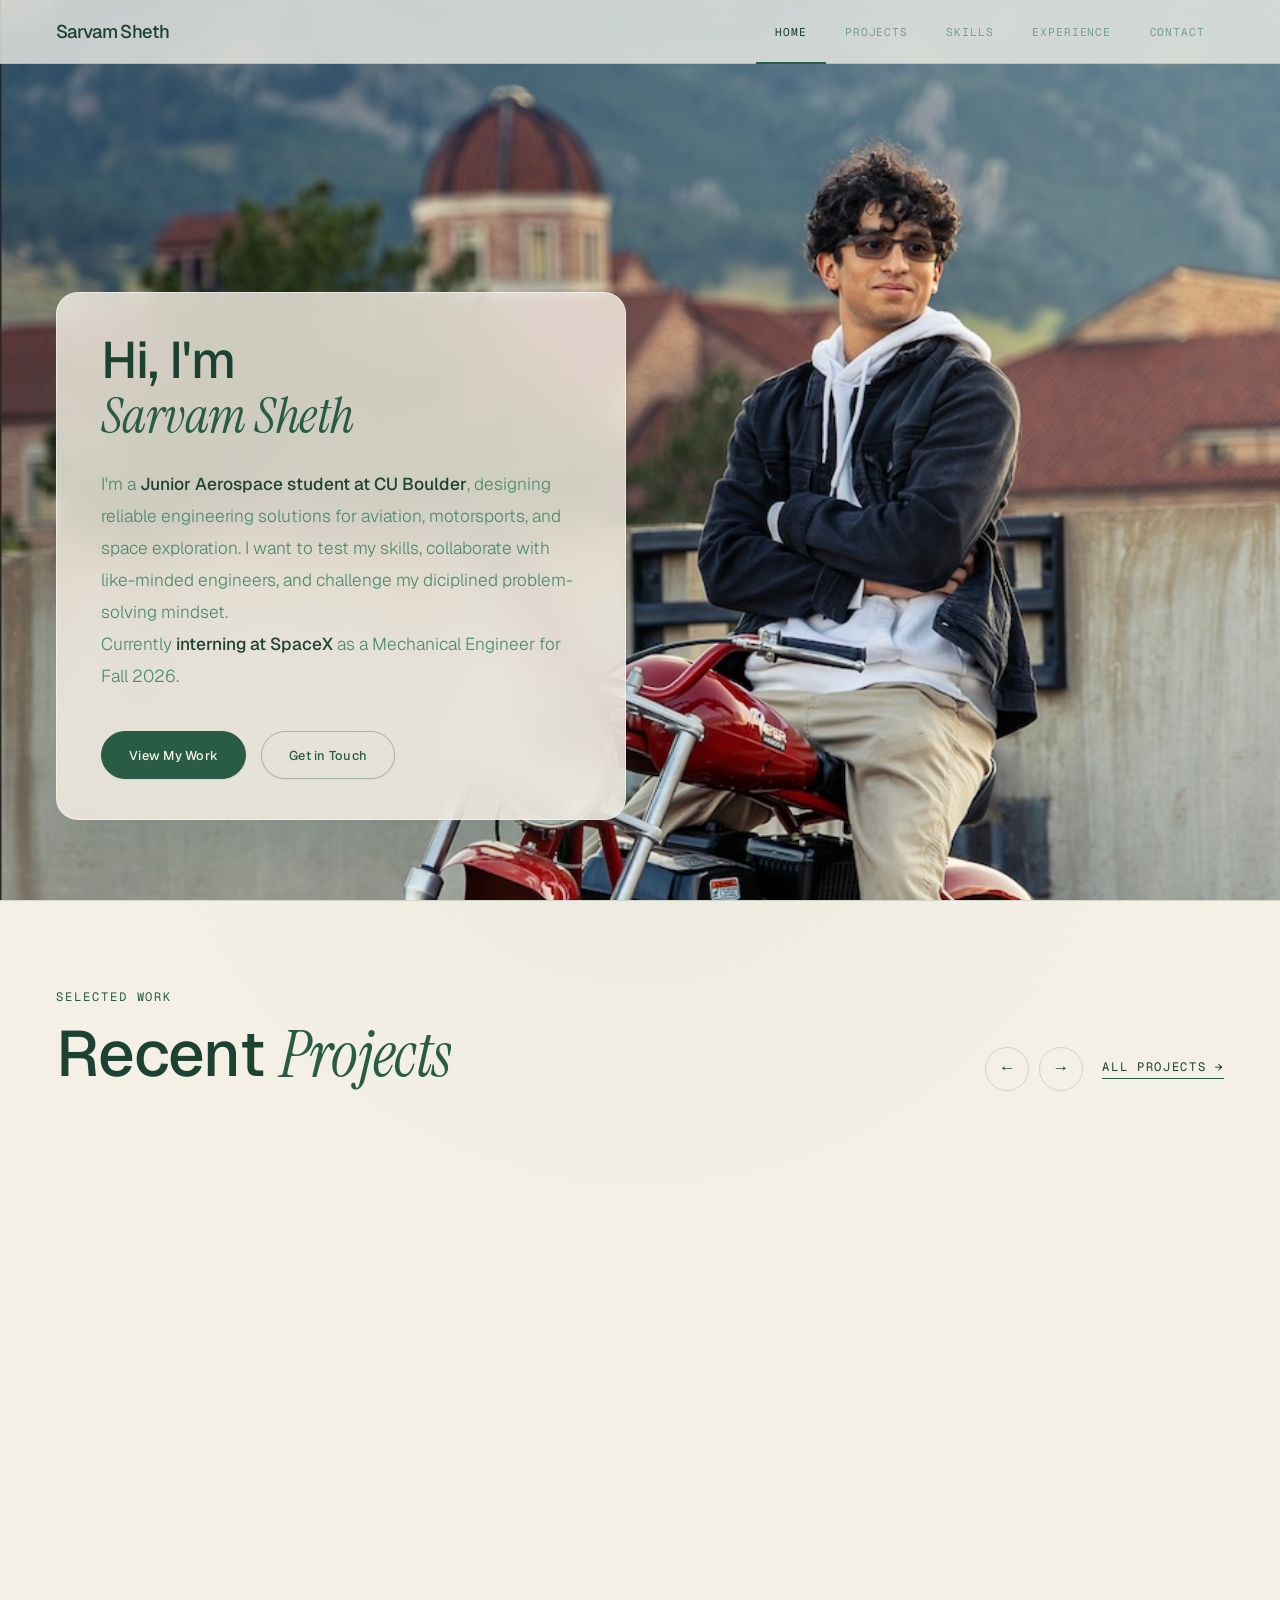
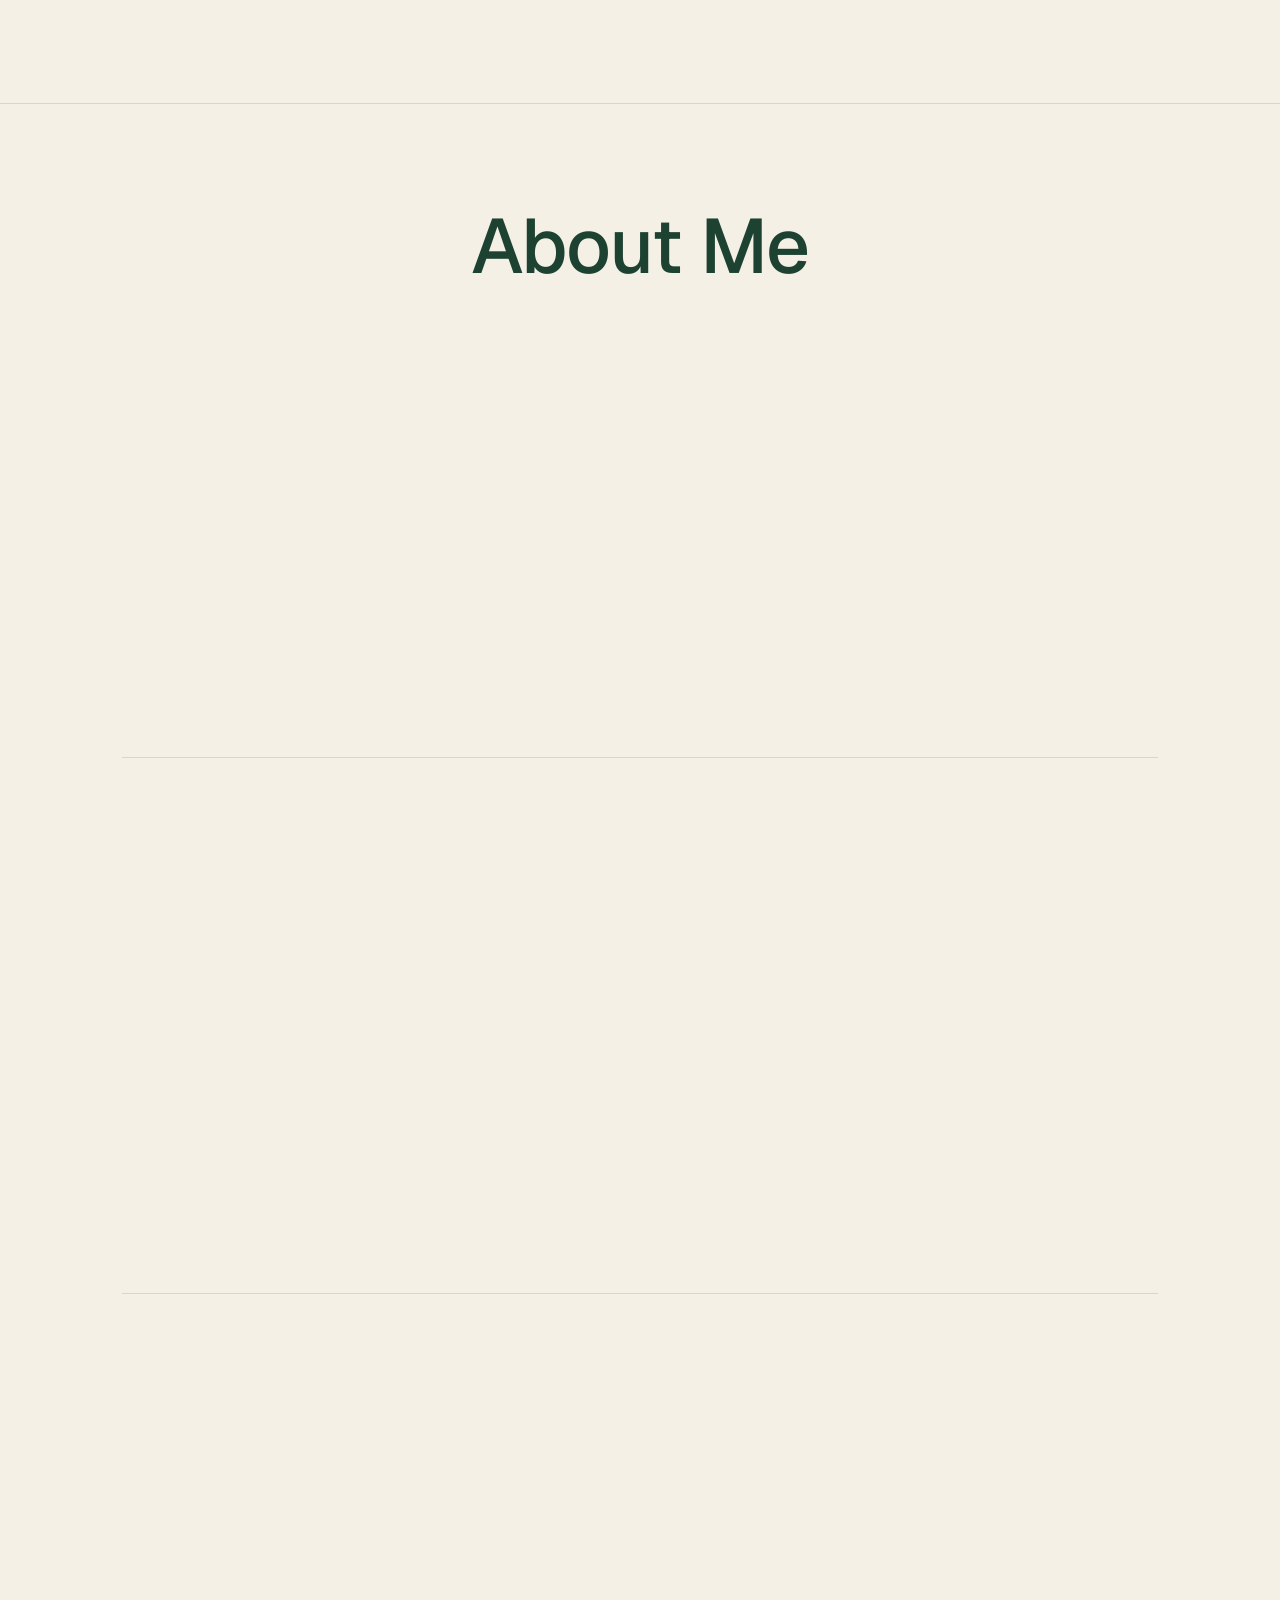
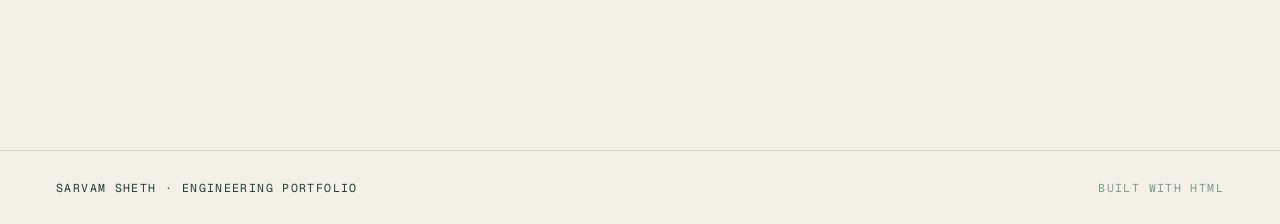
==== commit 9c07eebe: "Modern redesign with project carousel and photo transition - New modern look in the original green a" ====
--- a/index.html
+++ b/index.html
@@ -6,7 +6,7 @@
   <meta name="viewport" content="width=device-width, initial-scale=1.0"/>
   <title>Sarvam Sheth — Engineering Portfolio</title>
   <link rel="preconnect" href="https://fonts.googleapis.com">
-  <link href="https://fonts.googleapis.com/css2?family=DM+Serif+Display:ital@0;1&family=DM+Mono:wght@400;500&family=DM+Sans:ital,wght@0,300;0,400;0,500;1,300&display=swap" rel="stylesheet">
+  <link href="https://fonts.googleapis.com/css2?family=Geist:wght@300;400;500;600;700&family=Geist+Mono:wght@400;500&family=Instrument+Serif:ital@0;1&display=swap" rel="stylesheet">
   <link rel="stylesheet" href="styles.css">
 </head>
 <body>
@@ -63,6 +63,43 @@
     </div>
   </div><!-- /hero-wrapper -->
 
+  <!-- Selected work — project strip; each card opens that project on the Projects page -->
+  <section class="work-strip" id="work">
+    <div class="work-head">
+      <div>
+        <p class="section-eyebrow">Selected Work</p>
+        <h2 class="page-title">Recent <em>Projects</em></h2>
+      </div>
+      <div class="work-nav">
+        <button class="work-arrow" type="button" data-dir="-1" aria-label="Previous projects">&larr;</button>
+        <button class="work-arrow" type="button" data-dir="1" aria-label="Next projects">&rarr;</button>
+        <a class="work-all" href="projects.html">All projects &rarr;</a>
+      </div>
+    </div>
+    <div class="work-track" aria-label="Projects carousel">
+      <a class="work-card" href="projects.html#p0" style="--i:0">
+        <span class="work-label"><span class="work-name">Foam Glider</span><span class="work-cat">[ASEN 2502]</span></span>
+        <span class="work-img"><img src="glider.jpeg" alt="Foam Glider" loading="lazy"></span>
+      </a>
+      <a class="work-card" href="projects.html#p1" style="--i:1">
+        <span class="work-label"><span class="work-name">Pressure Sensor Array</span><span class="work-cat">[Buffs Racing]</span></span>
+        <span class="work-img"><img src="rake.jpeg" alt="Pressure Sensor Array" loading="lazy"></span>
+      </a>
+      <a class="work-card" href="projects.html#p2" style="--i:2">
+        <span class="work-label"><span class="work-name">Gravity Anomaly Satellite</span><span class="work-cat">[Research]</span></span>
+        <span class="work-img"><img src="globe.jpeg" alt="Gravity Anomaly Satellite" loading="lazy"></span>
+      </a>
+      <a class="work-card" href="projects.html#p3" style="--i:3">
+        <span class="work-label"><span class="work-name">2023 Season Robot</span><span class="work-cat">[FRC Robotics]</span></span>
+        <span class="work-img"><img src="robot.jpeg" alt="2023 Season Robot" loading="lazy"></span>
+      </a>
+      <a class="work-card" href="projects.html#p4" style="--i:4">
+        <span class="work-label"><span class="work-name">Interactive Planter</span><span class="work-cat">[GEEN 1400]</span></span>
+        <span class="work-img"><img src="planter.jpeg" alt="Interactive Planter" loading="lazy"></span>
+      </a>
+    </div>
+  </section>
+
   <!-- About — centered heading + 3 alternating full-width rows -->
   <div class="home-about" id="home-about">
     <div class="page-header" style="text-align:center; border-bottom:none; padding-top:1rem;">
@@ -81,7 +118,7 @@
               I approach every problem with determination, curiosity, and passion for what I work on.
             </p>
             <p>
-              I'm seeking for engineering intern roles in aerospace/mechanical engineering.
+              I'm seeking engineering intern roles in aerospace/mechanical engineering.
             </p>
           </div>
           <div style="margin-top:2rem">
--- a/styles.css
+++ b/styles.css
@@ -621,16 +621,18 @@
     }
     .proj-modal-backdrop.open { opacity: 1; pointer-events: all; }
 
+    /* Each project opens as its own full page */
     .proj-modal {
-      position: fixed; top: 0; right: 0; bottom: 0; z-index: 600;
-      width: min(840px, 100vw);
+      position: fixed; inset: 0; z-index: 600;
+      width: 100%;
       background: var(--cream);
       overflow-y: auto;
-      transform: translateX(100%);
-      transition: transform .42s cubic-bezier(.16,1,.3,1);
-      box-shadow: -8px 0 40px rgba(29,66,50,0.12);
-    }
-    .proj-modal.open { transform: translateX(0); }
+      opacity: 0; visibility: hidden; transform: translateY(24px);
+      transition: opacity .35s ease, transform .5s cubic-bezier(.16,1,.3,1), visibility 0s linear .5s;
+    }
+    .proj-modal.open { opacity: 1; visibility: visible; transform: none; transition: opacity .35s ease, transform .5s cubic-bezier(.16,1,.3,1), visibility 0s; }
+    .proj-modal.instant { transition: none !important; }
+    .pmod-body { max-width: 960px; margin: 0 auto; }
 
     .pmod-header {
       position: sticky; top: 0; z-index: 10;
@@ -651,7 +653,7 @@
     .pmod-num { font-family: var(--mono); font-size: .72rem; letter-spacing: .18em; text-transform: uppercase; color: var(--muted); }
 
     .pmod-hero-img {
-      width: 100%; aspect-ratio: 16/7;
+      width: 100%; aspect-ratio: 16/7; max-height: 70vh;
       background: var(--cream2);
       border-bottom: 1.5px solid var(--border);
       overflow: hidden; position: relative;
@@ -805,3 +807,324 @@
       .proj-link { position: relative; font-size: .74rem; }
       .proj-link::after { content: ''; position: absolute; inset: -14px -10px; }
     }
+
+    /* ═══════════════ HOME — PROJECT CAROUSEL ═══════════════ */
+    .work-strip { padding: 5.5rem 0 4rem; border-top: 1px solid rgba(184,212,196,.5); }
+    .work-head {
+      max-width: 1280px; margin: 0 auto 1.4rem; padding: 0 3.5rem;
+      display: flex; align-items: flex-end; justify-content: space-between; gap: 2rem;
+    }
+    .work-nav { display: flex; align-items: center; gap: .6rem; }
+    .work-arrow {
+      width: 44px; height: 44px; border-radius: 50%; cursor: pointer;
+      border: 1px solid var(--border); background: transparent; color: var(--green2);
+      font-size: 1.05rem; line-height: 1; display: inline-flex; align-items: center; justify-content: center;
+      transition: background .2s, color .2s, border-color .2s, transform .2s;
+    }
+    .work-arrow:hover { background: var(--green2); color: var(--cream); border-color: var(--green2); transform: scale(1.06); }
+    .work-all {
+      margin-left: .6rem;
+      font-family: var(--mono); font-size: .76rem; letter-spacing: .14em; text-transform: uppercase;
+      color: var(--green); text-decoration: none; white-space: nowrap;
+      border-bottom: 1.5px solid currentColor; padding-bottom: .2rem;
+      transition: letter-spacing .25s ease;
+    }
+    .work-all:hover { letter-spacing: .2em; }
+
+    /* The row itself: scrolls sideways (trackpad, drag, swipe, arrows) and drifts on its own */
+    .work-track {
+      display: flex; gap: 1.1rem;
+      padding: 1.6rem 0 1.8rem;
+      overflow-x: auto; overflow-y: hidden;
+      scrollbar-width: none; cursor: grab;
+      -webkit-mask-image: linear-gradient(90deg, transparent, #000 6%, #000 94%, transparent);
+              mask-image: linear-gradient(90deg, transparent, #000 6%, #000 94%, transparent);
+    }
+    .work-track::-webkit-scrollbar { display: none; }
+    .work-track.dragging { cursor: grabbing; }
+    .work-track.dragging .work-card { pointer-events: none; }
+    .work-card {
+      flex: 0 0 340px;
+      display: flex; flex-direction: column; gap: .85rem;
+      text-decoration: none; color: var(--green2);
+      -webkit-user-drag: none; user-select: none;
+    }
+    .work-label { display: flex; flex-direction: column; gap: .2rem; line-height: 1.25; white-space: nowrap; min-width: 0; }
+    .work-name { font-size: .98rem; font-weight: 500; overflow: hidden; text-overflow: ellipsis; transition: color .3s; }
+    .work-cat { font-family: var(--mono); font-size: .72rem; letter-spacing: .08em; text-transform: uppercase; color: var(--muted); }
+    .work-img {
+      display: block; height: 420px; overflow: hidden; position: relative;
+      border-radius: var(--r-md); background: var(--cream2);
+      transform-origin: center bottom;
+      transition: transform .55s cubic-bezier(.2,.8,.2,1), box-shadow .4s ease;
+    }
+    .work-img img { width: 100%; height: 100%; object-fit: cover; display: block; pointer-events: none; transition: transform .9s cubic-bezier(.2,.8,.2,1); }
+    .work-card:hover .work-img { transform: scale(1.045); box-shadow: var(--shadow-lg); }
+    .work-card:hover .work-img img { transform: scale(1.06); }
+    .work-card:hover .work-name { color: var(--green); }
+    .work-card:focus-visible { outline: none; }
+    .work-card:focus-visible .work-img { outline: 2px solid var(--green); outline-offset: 3px; }
+
+    @media (max-width: 860px) {
+      .work-strip { padding: 4rem 0 3rem; }
+      .work-head { padding: 0 1.5rem; }
+      .work-card { flex-basis: 66vw; }
+      .work-img { height: auto; aspect-ratio: 4 / 5; }
+      .work-arrow { display: none; }
+      .work-all { margin-left: 0; }
+    }
+    @media (max-width: 520px) {
+      .work-head { flex-direction: column; align-items: flex-start; gap: 1rem; padding: 0 1.2rem; }
+      .work-card { flex-basis: 74vw; }
+    }
+
+    /* ═══════════════ PHOTO → PROJECT TRANSITION ═══════════════ */
+    /* Home: the clicked photo grows to fill the screen */
+    .page-zoom, .zoom-arrive {
+      position: fixed; z-index: 1000; overflow: hidden; pointer-events: none; visibility: visible;
+    }
+    .page-zoom {
+      border-radius: var(--r-md);
+      transition: top .7s cubic-bezier(.7,0,.2,1), left .7s cubic-bezier(.7,0,.2,1),
+                  width .7s cubic-bezier(.7,0,.2,1), height .7s cubic-bezier(.7,0,.2,1),
+                  border-radius .7s ease;
+    }
+    .page-zoom img, .zoom-arrive img { width: 100%; height: 100%; object-fit: cover; display: block; }
+    body.leaving > *:not(.page-zoom) { opacity: 0; transition: opacity .45s ease .1s; }
+
+    /* Projects: page stays hidden behind the photo until the photo starts moving */
+    html.arriving body { visibility: hidden; }
+    .proj-modal.hero-hold .pmod-hero-img { visibility: hidden; }
+
+    /* Project page entrance — header fades, everything below rises in, one after another */
+    @keyframes pmIn   { from { opacity: 0; transform: translateY(32px); } to { opacity: 1; transform: none; } }
+    @keyframes pmFade { from { opacity: 0; } to { opacity: 1; } }
+    @keyframes zoomSettle { from { transform: scale(1.12); } to { transform: scale(1); } }
+    .proj-modal { --arrive: 0s; }
+    body.arrived .proj-modal { --arrive: .75s; }
+    .proj-modal.open .pmod-header { animation: pmFade .5s calc(var(--arrive) + .05s) ease both; }
+    .proj-modal.open .pmod-hero-img img { animation: zoomSettle 1.1s cubic-bezier(.2,.8,.2,1) both; }
+    body.arrived .proj-modal.open .pmod-hero-img img { animation: none; }
+    .proj-modal.open .pmod-body > * { animation: pmIn .85s calc(var(--arrive) + var(--pd, .6s)) cubic-bezier(.2,.8,.2,1) both; }
+    .pmod-body > :nth-child(1) { --pd: .15s; }
+    .pmod-body > :nth-child(2) { --pd: .25s; }
+    .pmod-body > :nth-child(3) { --pd: .33s; }
+    .pmod-body > :nth-child(4) { --pd: .41s; }
+    .pmod-body > :nth-child(5) { --pd: .49s; }
+    .pmod-body > :nth-child(6) { --pd: .57s; }
+
+/* ═══════════════════════════════════════════════════════════════════════════
+   THEME: MODERN — clean studio layout in green & beige, photo-first, smooth motion
+   Overrides the base styles above
+   ═══════════════════════════════════════════════════════════════════════════ */
+
+:root {
+  --cream:    #f4f0e6;          /* page background */
+  --cream2:   #ece7d8;          /* cards */
+  --cream3:   #e2dccb;          /* card hover */
+  --green:    #2a5c45;          /* accent */
+  --green2:   #1d4232;          /* headings */
+  --green-lt: #4a8c6e;          /* body text */
+  --green-gl: rgba(42,92,69,.07);
+  --ink:      #1d4232;
+  --ink2:     #1d4232;
+  --muted:    #7a9e8c;
+  --border:   rgba(42,92,69,.18);
+  --line:     rgba(42,92,69,.16);
+  --serif:    'Geist', system-ui, sans-serif;
+  --italic:   'Instrument Serif', serif;
+  --mono:     'Geist Mono', ui-monospace, monospace;
+  --sans:     'Geist', system-ui, sans-serif;
+  --r-lg: 18px; --r-md: 14px; --r-sm: 10px;
+  --shadow-sm: 0 1px 2px rgba(29,66,50,.06);
+  --shadow-md: 0 10px 30px rgba(29,66,50,.12);
+  --shadow-lg: 0 24px 60px rgba(29,66,50,.18);
+  --ease: cubic-bezier(.2,.8,.2,1);
+  color-scheme: light;
+}
+
+/* Soft light that follows the mouse — barely there */
+html { background: radial-gradient(900px circle at calc(var(--mx, .5) * 100%) calc(var(--my, .2) * 100%), rgba(42,92,69,.05), transparent 60%), #f4f0e6; }
+body { background: transparent; color: var(--ink); -webkit-font-smoothing: antialiased; }
+::selection { background: var(--green); color: var(--cream); }
+
+/* ── Type ── */
+h1, h2, .proj-title, .tl-role, .skill-box-name, .avail-title, .pmod-title, .nav-logo {
+  font-weight: 500 !important; letter-spacing: -.035em;
+}
+h1 em, h2 em, .avail-title em {
+  font-family: var(--italic); font-style: italic; font-weight: 400; letter-spacing: -.01em; color: inherit;
+}
+strong { color: var(--ink); font-weight: 500; }
+
+/* ── Hairlines ── */
+nav, .page-header, .home-about, .about-row, .about-row-img, .project-item + .project-item,
+.proj-img-wrap, .skill-box, .skills-cat-title, .tl-img-item, .contact-channel, .work-strip,
+.avail-card, .pmod-header, .pmod-meta, .pmod-meta-item, .pmod-section-title,
+.pmod-inline-img, .pmod-hero-img, footer { border-color: var(--line); }
+
+/* ── Nav ── */
+nav { background: rgba(244,240,230,.78); backdrop-filter: blur(18px) saturate(1.6); }
+.nav-logo { color: var(--ink); font-size: 1.15rem; }
+.nav-links li button { color: var(--muted); letter-spacing: .08em; transition: color .25s; }
+.nav-links li button:hover { color: var(--ink); background: transparent; }
+.nav-links li button.active { color: var(--ink); border-bottom-color: var(--green); }
+.nav-toggle span { background: var(--ink); }
+
+/* Thin scroll-progress line */
+@supports (animation-timeline: scroll()) {
+  nav::after {
+    content: ''; position: absolute; left: 0; right: 0; bottom: -1px; height: 1.5px;
+    background: var(--green); transform-origin: left; transform: scaleX(0);
+    animation: md-progress linear both; animation-timeline: scroll(root);
+  }
+  @keyframes md-progress { to { transform: scaleX(1); } }
+}
+
+/* ── Buttons ── */
+.btn { position: relative; overflow: hidden; border-radius: 999px; font-family: var(--sans); font-size: .8rem; letter-spacing: .02em; text-transform: none; font-weight: 500; padding: .9rem 1.7rem; }
+.btn::after {
+  content: ''; position: absolute; inset: 0;
+  background: linear-gradient(110deg, transparent 30%, rgba(255,255,255,.4) 50%, transparent 70%);
+  transform: translateX(-120%); transition: transform .7s ease;
+}
+.btn:hover::after { transform: translateX(120%); }
+.btn-solid { background: var(--green); border-color: var(--green); color: var(--cream); }
+.btn-solid:hover { background: var(--green2); border-color: var(--green2); box-shadow: 0 10px 30px rgba(29,66,50,.22); }
+.hero-actions .btn + .btn { background: transparent; color: var(--green); border: 1px solid rgba(42,92,69,.35); }
+.hero-actions .btn + .btn:hover { background: rgba(42,92,69,.08); }
+
+/* ── Hero: the photo stays clear; only a soft fade at the bottom ── */
+.hero-fullbg > .hero-bg-img img { animation: md-drift 30s ease-in-out infinite alternate; }
+@keyframes md-drift { from { transform: scale(1.02); } to { transform: scale(1.09) translate(-1%, .5%); } }
+.hero-content {
+  background: rgba(244,240,230,.82);
+  backdrop-filter: blur(22px) saturate(1.4);
+  border: 1px solid rgba(255,255,255,.5);
+  border-radius: 22px;
+  box-shadow: 0 30px 80px rgba(29,66,50,.22);
+  max-width: 600px;
+}
+h1.hero-title { color: var(--ink); font-size: clamp(2.4rem, 4vw, 3.8rem); }
+.hero-bio { color: var(--green-lt); }
+
+/* ── Headers: words rise up from behind a mask ── */
+.section-eyebrow, .about-row-label { color: var(--green); letter-spacing: .16em; }
+.page-entering .page-header .page-title,
+.work-head .page-title { animation: md-rise 1s .12s var(--ease) both; }
+@keyframes md-rise {
+  from { opacity: 1; transform: translateY(55%); clip-path: inset(0 0 100% 0); }
+  to   { opacity: 1; transform: none; clip-path: inset(-10% 0 -25% 0); }
+}
+.page-header .page-title { font-size: clamp(2.6rem, 6vw, 5rem); line-height: 1; }
+.home-about { background: transparent; }
+
+/* ── Images: clear, rounded, reveal as you scroll, gentle tilt on hover ── */
+.proj-img-wrap, .about-row-img, .tl-img-item, .pmod-inline-img { background: var(--cream2); border-radius: 16px; }
+.proj-img-wrap img, .about-row-img img, .tl-img-item img { transition: transform .9s var(--ease); }
+.project-item:hover .proj-img-wrap img, .about-row:hover .about-row-img img, .tl-img-item:hover img { transform: scale(1.05); }
+.project-item:hover .proj-img-wrap, .about-row:hover .about-row-img {
+  transform: perspective(1000px) rotateX(var(--rx, 0deg)) rotateY(var(--ry, 0deg)) translateY(-4px);
+  box-shadow: var(--shadow-lg);
+  transition: transform .2s ease-out, box-shadow .35s;
+}
+@supports (animation-timeline: view()) {
+  .proj-img-wrap img, .about-row-img img, .tl-img-item img {
+    animation: md-reveal linear both; animation-timeline: view(); animation-range: entry 0% entry 85%;
+  }
+  @keyframes md-reveal {
+    from { clip-path: inset(18% 8% 18% 8% round 14px); scale: 1.18; }
+    to   { clip-path: inset(0 0 0 0 round 0); scale: 1; }
+  }
+  .proj-title, .tl-role {
+    animation: md-up linear both; animation-timeline: view(); animation-range: entry 0% entry 60%;
+  }
+  @keyframes md-up { from { opacity: 0; transform: translateY(24px); } }
+}
+
+/* ── Selected Work strip ── */
+.work-strip { background: transparent; }
+.work-name { color: var(--ink); font-size: 1rem; letter-spacing: -.01em; }
+.work-cat { color: var(--muted); }
+.work-img { border-radius: 16px; background: var(--cream2); }
+.work-all { color: var(--ink); border-color: var(--green); }
+.work-card:hover .work-name { color: var(--green); }
+.work-name { transition: color .3s; }
+
+/* ── Projects ── */
+.proj-num { color: var(--green); }
+.proj-title { color: var(--ink); font-size: clamp(1.6rem, 2.6vw, 2.2rem); }
+.tag { background: rgba(42,92,69,.05); border: 1px solid rgba(42,92,69,.18); color: var(--green-lt); border-radius: 999px; font-family: var(--sans); text-transform: none; letter-spacing: .01em; font-size: .78rem; }
+.proj-link { color: var(--ink); border-color: var(--green); }
+.proj-link:hover { color: var(--green); }
+@media (max-width: 860px) { .proj-content { border-left-color: var(--line) !important; } }
+
+/* ── Skills: spotlight follows the cursor ── */
+.skills-cat-title { color: var(--ink); }
+.skills-cat-title::before { background: var(--green); }
+.skill-box {
+  background: radial-gradient(320px circle at var(--px, 50%) var(--py, 0%), rgba(255,255,255,.55), transparent 60%), var(--cream2);
+  border-radius: 16px;
+}
+.skill-box:hover {
+  background: radial-gradient(320px circle at var(--px, 50%) var(--py, 0%), rgba(42,92,69,.12), transparent 60%), var(--cream3);
+  transform: perspective(800px) rotateX(var(--rx, 0deg)) rotateY(var(--ry, 0deg)) translateY(-4px);
+  box-shadow: var(--shadow-lg); border-color: rgba(42,92,69,.3);
+  transition: transform .15s ease-out, box-shadow .3s, background .3s;
+}
+.skill-box-tag { color: var(--muted); }
+.skill-box-name { color: var(--ink); }
+.skill-box-level { color: var(--green); }
+
+/* ── Experience: timeline draws itself as you scroll ── */
+.timeline::before { width: 1.5px; background: linear-gradient(180deg, var(--green), rgba(42,92,69,.15)); transform-origin: top; }
+@supports (animation-timeline: scroll()) {
+  .timeline::before { animation: md-line linear both; animation-timeline: scroll(root); }
+  @keyframes md-line { from { transform: scaleY(.08); } to { transform: scaleY(1); } }
+}
+.timeline-item::before { background: var(--green); border-color: var(--cream); box-shadow: 0 0 0 1.5px var(--green); }
+.timeline-item::after {
+  content: ''; position: absolute; left: -2.5rem; top: .55rem; width: 9px; height: 9px;
+  border-radius: 50%; border: 1px solid var(--green); pointer-events: none;
+  animation: md-ping 2.8s ease-out infinite;
+}
+@keyframes md-ping { from { transform: scale(1); opacity: .8; } to { transform: scale(3); opacity: 0; } }
+.tl-date { color: var(--muted); }
+.tl-role { color: var(--ink); }
+.tl-company { color: var(--green); font-family: var(--sans); font-weight: 500; letter-spacing: 0; font-size: 1rem; }
+.tl-img-item:hover { box-shadow: var(--shadow-md); }
+
+/* ── Contact ── */
+.contact-channel {
+  background: radial-gradient(280px circle at var(--px, 50%) var(--py, 50%), rgba(255,255,255,.55), transparent 60%), var(--cream2);
+  color: var(--ink); border-radius: 16px;
+}
+.contact-channel:hover { border-color: rgba(42,92,69,.35); box-shadow: var(--shadow-lg); }
+.ch-icon { border-color: rgba(42,92,69,.35); color: var(--green); }
+.contact-channel:hover .ch-icon { border-color: var(--green); color: var(--green); }
+.avail-card { background: linear-gradient(160deg, rgba(42,92,69,.12), var(--cream2) 55%); border-color: rgba(42,92,69,.25); border-radius: 18px; color: var(--ink); }
+.avail-title { color: var(--ink); }
+.avail-dot { background: var(--green); box-shadow: 0 0 0 0 rgba(42,92,69,.5); animation: md-live 2s ease-out infinite; }
+@keyframes md-live { to { box-shadow: 0 0 0 10px rgba(42,92,69,0); } }
+
+/* ── Footer, project panels ── */
+footer { background: transparent; color: var(--muted); }
+footer span:first-child { color: var(--ink); }
+.proj-modal-backdrop { background: rgba(29,66,50,.18); backdrop-filter: blur(6px); }
+.proj-modal { background: var(--cream); }
+.pmod-header { background: rgba(244,240,230,.88); backdrop-filter: blur(16px); }
+.pmod-back { color: var(--ink); }
+.pmod-num { color: var(--muted); }
+.pmod-meta-val { color: var(--ink); }
+.pmod-section-title { color: var(--green); }
+.pmod-bullets li::before { color: var(--green); }
+.proj-modal.open .pmod-title { animation-name: md-rise; }
+.proj-modal { box-shadow: none; }
+
+@media (max-width: 640px) {
+  .nav-links { background: var(--cream); border-color: var(--line); box-shadow: 0 20px 40px rgba(29,66,50,.12); }
+}
+
+@media (prefers-reduced-motion: reduce) {
+  *, *::before, *::after { animation-duration: .01ms !important; animation-iteration-count: 1 !important; transition-duration: .01ms !important; }
+}
